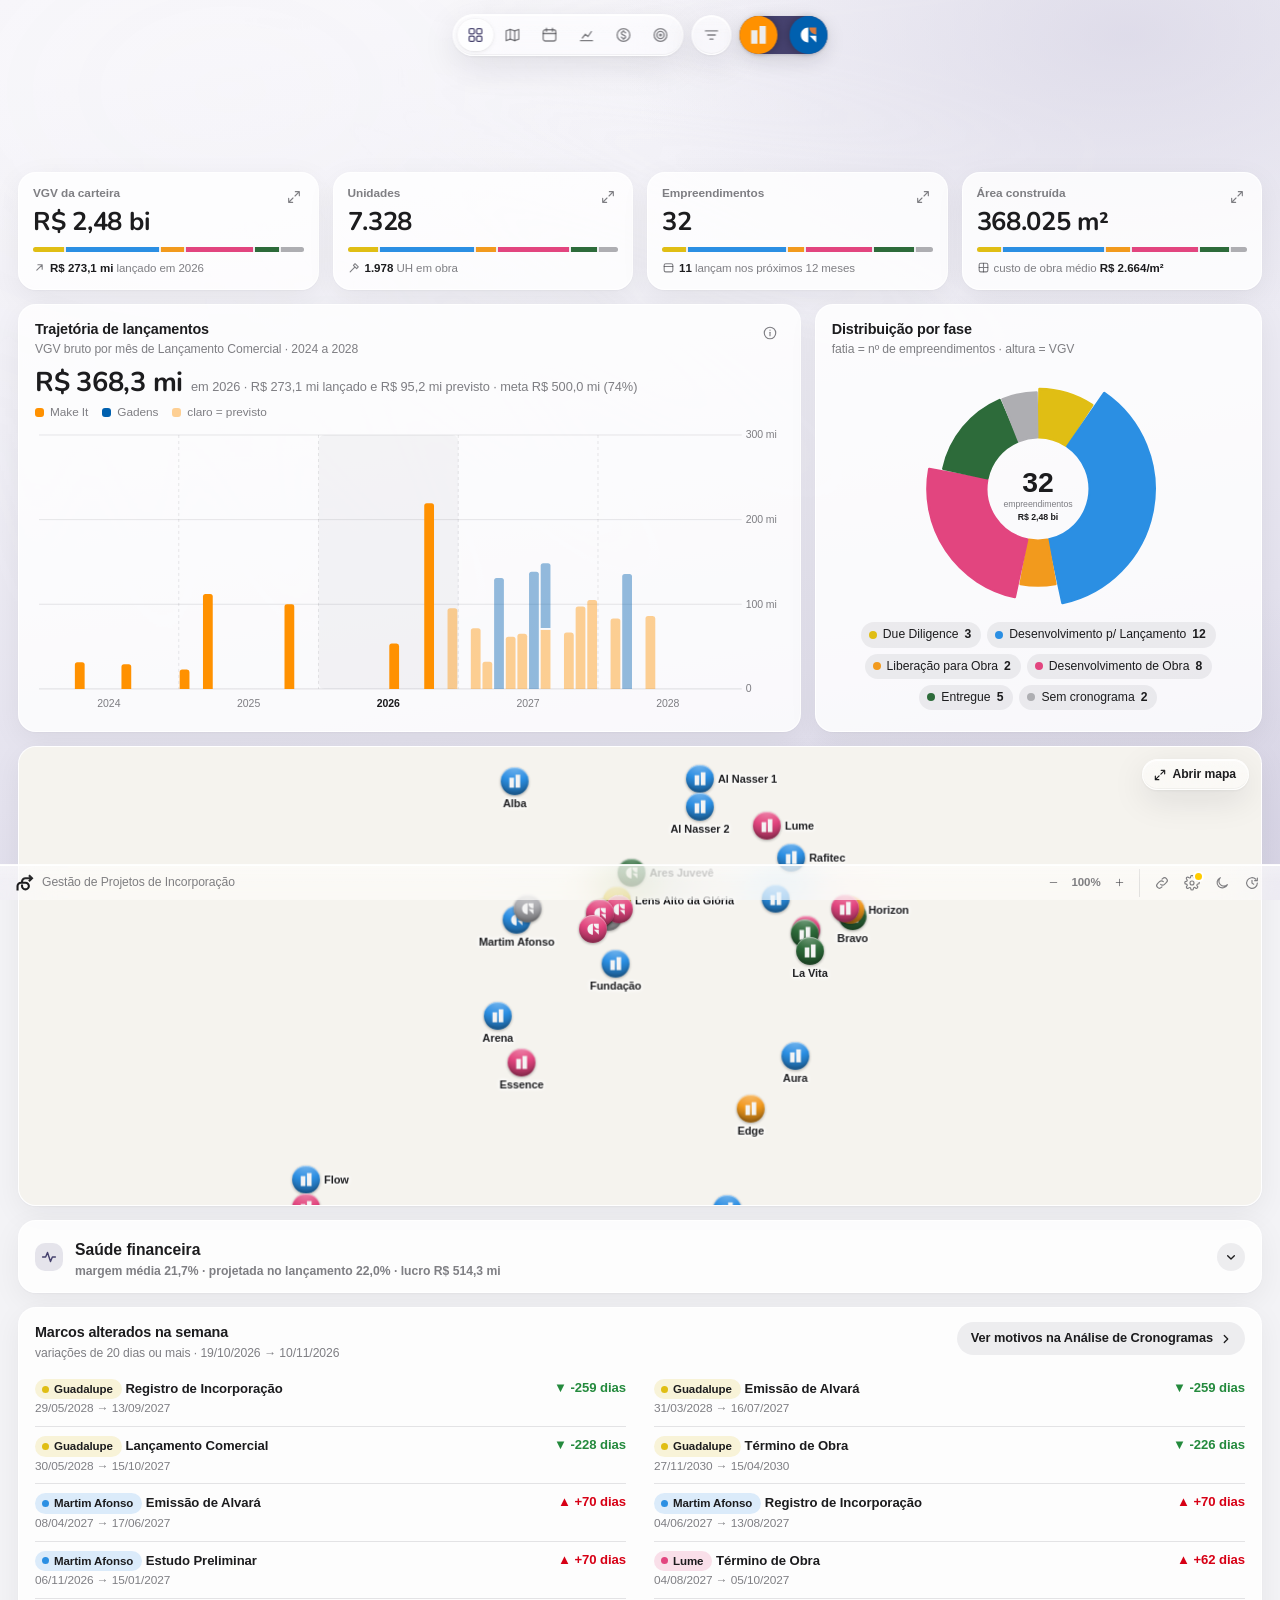
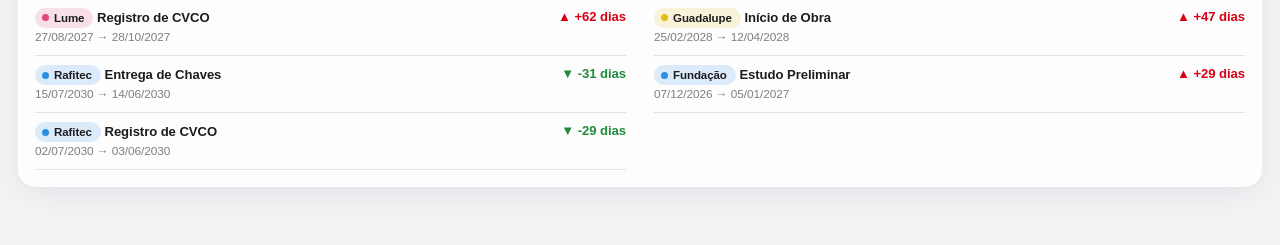
==== index.html @ de72485e "v0.9.2: card Números da versão e rolagem das janelas Co-Authored-By: Claude Opus 5.5 <noreply@anthro" ====
<!DOCTYPE html>
<html lang="pt-BR">
<head>
<meta charset="utf-8">
<meta name="viewport" content="width=device-width, initial-scale=1, viewport-fit=cover">
<title>Dashboard Incorporação · Make It e Gadens</title>
<script>/* zoom da interface */try{var zz=+localStorage.getItem("dash-zoom");if(zz)document.documentElement.style.setProperty("--ui",zz)}catch(e){}</script>
<script>/* tema antes de pintar, para não piscar */try{var t=localStorage.getItem("dash-tema");document.documentElement.dataset.theme=t||(matchMedia("(prefers-color-scheme: dark)").matches?"dark":"light")}catch(e){document.documentElement.dataset.theme="light"}</script>
<style>:where(svg){max-width:100%}:where(.top,.bot) :where(svg){width:22px;height:22px}</style>
<link rel="stylesheet" href="vendor/maplibre/maplibre-gl.css?v=4.7.1">
<link rel="preload" href="vendor/fonts/nunito-latin-700-normal.woff2" as="font" type="font/woff2" crossorigin>
<link rel="stylesheet" href="app.css?v=0.9.2">
</head>
<body>
<!-- fundo: degradê desfocado na cor da incorporadora -->
<div class="bg" aria-hidden="true"><i class="sky"></i><i class="rays"></i><i class="warm"></i><i class="tint"></i></div>

<!-- barra superior -->
<header class="top" id="top">
  <nav class="glass navpill" id="nav" aria-label="Páginas">
    <a class="ni" href="#resumo" data-p="resumo"><svg viewBox="0 0 24 24"><rect x="3.5" y="3.5" width="7" height="7" rx="2"/><rect x="13.5" y="3.5" width="7" height="7" rx="2"/><rect x="3.5" y="13.5" width="7" height="7" rx="2"/><rect x="13.5" y="13.5" width="7" height="7" rx="2"/></svg><span class="nl">Resumo</span></a>
    <a class="ni" href="#mapa" data-p="mapa"><svg viewBox="0 0 24 24"><path d="M9 4.5 3.5 6.6v13l5.5-2.1 6 2.1 5.5-2.1v-13L15 6.6z"/><path d="M9 4.5v13M15 6.6v13"/></svg><span class="nl">Mapa</span></a>
    <a class="ni" href="#cronograma" data-p="cronograma"><svg viewBox="0 0 24 24"><rect x="3.5" y="5" width="17" height="15" rx="3"/><path d="M3.5 10h17M8 3v4M16 3v4"/></svg><span class="nl">Cronograma</span></a>
    <a class="ni" href="#analise" data-p="analise"><svg viewBox="0 0 24 24"><path d="M4 19.5h16M6.5 16l4-5 3.5 3 4.5-6.5"/></svg><span class="nl">Análise</span></a>
    <a class="ni" href="#viabilidade" data-p="viabilidade"><svg viewBox="0 0 24 24"><circle cx="12" cy="12" r="8.5"/><path d="M14.8 9.2c-.5-1-1.6-1.6-2.8-1.6-1.6 0-2.8.9-2.8 2.2 0 3 5.6 1.6 5.6 4.5 0 1.3-1.2 2.2-2.8 2.2-1.3 0-2.4-.6-2.9-1.7M12 6v1.6M12 16.4V18"/></svg><span class="nl">Viabilidade</span></a>
    <a class="ni" href="#metas" data-p="metas"><svg viewBox="0 0 24 24"><circle cx="12" cy="12" r="8.5"/><circle cx="12" cy="12" r="4.8"/><circle cx="12" cy="12" r="1.3"/></svg><span class="nl">Metas</span></a>
  </nav>
  <button class="glass circ" id="filterBtn" aria-label="Filtros" aria-haspopup="true">
    <svg viewBox="0 0 24 24"><path d="M4 6.5h16M7 12h10M10 17.5h4"/></svg>
    <span class="fbadge" id="filterCount" hidden></span>
  </button>
  <button class="cosw" id="coSwitch" aria-label="Incorporadora: Consolidado" aria-haspopup="true" data-pos="0">
    <span class="cs-b"><svg viewBox="-24 -24 160 156" aria-hidden="true"><path fill="#fff" d="M54.5 0v108.4C24.6 108.4.3 84.1.3 54.2S24.6 0 54.5 0zM63.1 59.1h49.3v49.3z"/><path fill="#DB7A3B" d="M112.4 0v50.3C84.6 50.3 62 27.8 62 0z"/></svg></span>
    <span class="cs-n"></span>
    <span class="cs-o"><svg viewBox="38 38 156 156" aria-hidden="true"><path fill="#ECECEC" d="M108.6 178.3H63.9V81.6h44.7zM167.9 178.3h-44.6V51.8h44.6z"/></svg></span>
  </button>

  <div class="glass pop" id="navPop" hidden><div class="np-l" id="npList"></div><div class="np-r" id="npPrev"></div></div>
  <div class="glass pop" id="filterPop" hidden></div>
  <div class="glass pop" id="coPop" hidden></div>
</header>

<main id="main">
  <!-- RESUMO / ONE PAGE REPORT -->
  <section class="page" data-page="resumo">
    <div class="grid kpis" id="sec-kpis"></div>

    <div class="grid g-traj">
      <article class="card" id="sec-traj">
        <div class="ch"><div><h3>Trajetória de lançamentos</h3><p class="cap" id="trajCap"></p></div>
          <button class="ib info" id="trajInfo" aria-label="Sobre este gráfico"><svg viewBox="0 0 24 24"><circle cx="12" cy="12" r="8.6"/><path d="M12 11v5.2"/><circle cx="12" cy="7.8" r=".9" fill="currentColor" stroke="none"/></svg></button></div>
        <div class="big"><b id="trajBig"></b><span id="trajBigS"></span></div>
        <div class="leg" id="trajLeg"></div>
        <div class="chart" id="traj"></div>
      </article>
      <article class="card" id="sec-dist">
        <div class="ch"><div><h3 id="distTitle">Distribuição por fase</h3><p class="cap">fatia = nº de empreendimentos · altura = VGV</p></div></div>
        <div class="chart donut" id="donut"></div>
        <div class="dleg" id="donutLeg"></div>
      </article>
    </div>

    <article class="card mapcard" id="sec-map">
      <div id="map"></div>
      <a class="glass mapopen" href="#mapa" id="mapOpen"><svg viewBox="0 0 24 24"><path d="M14 4h6v6M10 20H4v-6M20 4l-6.5 6.5M4 20l6.5-6.5"/></svg>Abrir mapa</a>
    </article>

    <article class="card saude" id="sec-saude">
      <button class="sh-toggle" id="saudeToggle" aria-expanded="false" aria-controls="saudeBody">
        <span class="st-ic"><svg viewBox="0 0 24 24"><path d="M3.5 12h4l2.5-6 4 12 2.5-6h4"/></svg></span>
        <span class="st-t"><b>Saúde financeira</b><span class="cap" id="saudeSum"></span></span>
        <span class="chev"><svg viewBox="0 0 24 24"><path d="M7 10l5 5 5-5"/></svg></span>
      </button>
      <div class="saude-b" id="saudeBody" hidden></div>
    </article>

    <article class="card" id="sec-marcos">
      <div class="ch"><div><h3>Marcos alterados na semana</h3><p class="cap" id="attnNote"></p></div>
        <a class="pillbtn" href="#analise" data-sec="sec-var">Ver motivos na Análise de Cronogramas <svg viewBox="0 0 24 24"><path d="M9 6l6 6-6 6"/></svg></a></div>
      <div class="marcos" id="attn"></div>
    </article>
  </section>

  <!-- MAPA (tela cheia) -->
  <section class="page mapa-page" data-page="mapa" hidden>
    <div id="mapaFull"></div>
    <aside class="mside" id="mside"></aside>
    <div class="mctl">
      <button class="glass mbtn" id="bTipo" aria-pressed="false" data-tip="Tipo de mapa: padrão ou satélite" aria-label="Tipo de mapa"><svg viewBox="0 0 24 24"><path d="M12 3.5 3.5 8 12 12.5 20.5 8z"/><path d="M3.5 12 12 16.5 20.5 12M3.5 16 12 20.5 20.5 16"/></svg></button>
      <button class="glass mbtn t3d" id="b3d" aria-pressed="false" data-tip="Visão 3D ou 2D">3D</button>
      <div class="glass mgrp"><button id="bZin" aria-label="Aproximar">+</button><button id="bZout" aria-label="Afastar">−</button></div>
      <button class="glass mbtn" id="bTodos" data-tip="Enquadrar os empreendimentos" aria-label="Enquadrar empreendimentos"><svg viewBox="0 0 24 24"><path d="M4 9V4h5M20 9V4h-5M4 15v5h5M20 15v5h-5"/></svg></button>
      <button class="glass mbtn" id="bNorte" data-tip="Bússola: clique para voltar o norte para cima" aria-label="Bússola"><svg viewBox="0 0 24 24" id="agulha"><path d="M12 2.8l3.2 9.2H8.8z" fill="#FF453A" stroke="none"/><path d="M12 21.2l-3.2-9.2h6.4z" fill="currentColor" stroke="none" opacity=".45"/></svg><span class="nN">N</span></button>
    </div>
  </section>

  <!-- CRONOGRAMA -->
  <section class="page" data-page="cronograma" hidden>
    <h1 class="pt">Cronograma</h1>
    <article class="card soon"><h3>Em construção</h3><p>Portfólio Macro em Gantt, Régua de Lançamentos (cor por cidade, com a data da V4 e do Registro de Incorporação no hover), Agenda de marcos dos próximos 90 dias e régua individual por empreendimento.</p></article>
    <article class="card" id="sec-lanc"><div class="ch"><div><h3>Próximos lançamentos</h3><p class="cap">prévia com os dados atuais</p></div></div><div id="launchList"></div></article>
  </section>

  <!-- ANÁLISE -->
  <section class="page" data-page="analise" hidden>
    <h1 class="pt">Análise de Cronogramas</h1>
    <article class="card reg" id="sec-reg">
      <div><h3>Registro de Desvios</h3><p>O registro dos atrasos da reunião semanal acontece no app do Registro de Desvios, que abre numa aba nova (precisa de conta Claude com o ClickUp conectado). O que for registrado lá aparece aqui na atualização seguinte.</p></div>
      <a class="pillbtn solid" href="https://claude.ai/artifact/K1xeNHfYBN74VQAXnCFyDD" target="_blank" rel="noopener">Abrir o Registro de Desvios ↗</a>
    </article>
    <article class="card" id="sec-var"><div class="ch"><div><h3>Marcos que mudaram na semana</h3><p class="cap" id="varNote"></p></div></div><div id="varTable"></div>
      <p class="cap" style="margin-top:10px">Os motivos de cada alteração entram aqui assim que a página for construída, lendo os registros do Registro de Desvios.</p></article>
  </section>

  <!-- VIABILIDADE -->
  <section class="page" data-page="viabilidade" hidden>
    <div class="vb">
      <aside class="card vb-side" id="vbSide"></aside>
      <div class="vb-main" id="vbMain"></div>
    </div>
    <article class="card saude fechado" id="sec-viab"><button class="sh-toggle" id="vbTabT" aria-expanded="false"><span class="st-ic"><svg viewBox="0 0 24 24"><rect x="3.5" y="4.5" width="17" height="15" rx="3"/><path d="M3.5 9.5h17M9 9.5v10"/></svg></span><span class="st-t"><b>Viabilidades vigentes</b><span class="cap">tabela com todos os empreendimentos nos filtros atuais · clique numa linha para abrir</span></span><span class="chev"><svg viewBox="0 0 24 24"><path d="M7 10l5 5 5-5"/></svg></span></button><div class="tbl-wrap vb-tab" id="viabTable"></div></article>
  </section>

  <!-- METAS -->
  <section class="page" data-page="metas" hidden>
    <h1 class="pt">Indicadores e Metas</h1>
    <article class="card soon"><h3>Em construção</h3><p>Página reservada para as metas de Incorporação. Vamos definir os indicadores juntos antes de montar.</p></article>
  </section>
</main>

<!-- barra inferior -->
<footer class="bot glass" id="bot">
  <div class="bot-l">
    <svg class="dgp" viewBox="-14 -14 516 481" aria-hidden="true"><path fill="currentColor" d="M 256.59375 202.605469 L 188.5 202.605469 C 188.5 166.027344 219.039062 136.265625 256.578125 136.265625 L 371.667969 136.269531 L 335.035156 171.960938 L 377.617188 213.453125 L 487.039062 106.828125 L 377.617188 0.203125 L 335.035156 41.695312 L 371.875 77.589844 L 256.578125 77.589844 C 185.835938 77.589844 128.285156 133.671875 128.285156 202.605469 L 128.296875 202.605469 C 57.554688 202.605469 0 258.6875 0 327.621094 L 0 452.71875 L 60.214844 452.71875 L 60.214844 327.621094 C 60.214844 291.042969 90.757812 261.285156 128.296875 261.285156 L 256.59375 261.285156 C 294.132812 261.285156 324.671875 291.042969 324.671875 327.621094 C 324.671875 364.203125 294.132812 393.960938 256.59375 393.960938 C 219.050781 393.960938 188.511719 364.203125 188.511719 327.621094 L 188.511719 287.058594 L 128.296875 287.058594 L 128.296875 327.621094 C 128.296875 396.558594 185.847656 452.640625 256.59375 452.640625 C 327.335938 452.640625 384.886719 396.558594 384.886719 327.621094 C 384.886719 258.6875 327.335938 202.605469 256.59375 202.605469"/></svg>
    <span>Gestão de Projetos de Incorporação</span>
  </div>
  <div class="bot-r">
    <div class="zctl"><button class="ib" id="uiMenos" aria-label="Diminuir a interface" data-tip="Diminuir a interface"><svg viewBox="0 0 24 24"><path d="M6 12h12"/></svg></button><span id="uiPct">100%</span><button class="ib" id="uiMais" aria-label="Aumentar a interface" data-tip="Aumentar a interface"><svg viewBox="0 0 24 24"><path d="M6 12h12M12 6v12"/></svg></button></div>
    <button class="ib" id="linkBtn" aria-label="Links úteis" data-tip="Links úteis" aria-haspopup="true"><svg viewBox="0 0 24 24"><path d="M10 14a4 4 0 0 0 5.7 0l3-3a4 4 0 0 0-5.7-5.7l-1 1"/><path d="M14 10a4 4 0 0 0-5.7 0l-3 3a4 4 0 0 0 5.7 5.7l1-1"/></svg></button>
    <button class="ib" id="setBtn" data-tip="Dados, pendências e histórico de versões" aria-label="Configurações"><svg viewBox="0 0 24 24"><circle cx="12" cy="12" r="3"/><path d="M19.4 14.5a1.6 1.6 0 0 0 .3 1.8l.1.1a2 2 0 1 1-2.8 2.8l-.1-.1a1.6 1.6 0 0 0-1.8-.3 1.6 1.6 0 0 0-1 1.5v.2a2 2 0 1 1-4 0v-.1a1.6 1.6 0 0 0-1-1.5 1.6 1.6 0 0 0-1.8.3l-.1.1a2 2 0 1 1-2.8-2.8l.1-.1a1.6 1.6 0 0 0 .3-1.8 1.6 1.6 0 0 0-1.5-1h-.2a2 2 0 1 1 0-4h.1a1.6 1.6 0 0 0 1.5-1 1.6 1.6 0 0 0-.3-1.8l-.1-.1a2 2 0 1 1 2.8-2.8l.1.1a1.6 1.6 0 0 0 1.8.3h0a1.6 1.6 0 0 0 1-1.5v-.2a2 2 0 1 1 4 0v.1a1.6 1.6 0 0 0 1 1.5 1.6 1.6 0 0 0 1.8-.3l.1-.1a2 2 0 1 1 2.8 2.8l-.1.1a1.6 1.6 0 0 0-.3 1.8v0a1.6 1.6 0 0 0 1.5 1h.2a2 2 0 1 1 0 4h-.1a1.6 1.6 0 0 0-1.5 1z"/></svg><span class="pdot" id="pendDot" hidden></span></button>
    <button class="ib" id="themeBtn" aria-label="Alternar modo claro e escuro"><svg class="moon" viewBox="0 0 24 24"><path d="M20 14.5A8 8 0 1 1 9.5 4a6.5 6.5 0 0 0 10.5 10.5z"/></svg><svg class="sun" viewBox="0 0 24 24"><circle cx="12" cy="12" r="4"/><path d="M12 2.5v2M12 19.5v2M4.6 4.6l1.4 1.4M18 18l1.4 1.4M2.5 12h2M19.5 12h2M4.6 19.4L6 18M18 6l1.4-1.4"/></svg></button>
    <span class="ib stamp" id="stamp" tabindex="0" aria-label="Data da última atualização"><svg viewBox="0 0 24 24"><path d="M20 12a8 8 0 1 1-2.3-5.6M20 4.5v4h-4"/><path d="M12 8v4.2l2.6 1.6"/></svg></span>
  </div>
</footer>

<!-- folhas -->
<div class="scrim" id="scrim" hidden></div>
<section class="glass sheet" id="setSheet" hidden role="dialog" aria-label="Configurações">
  <div class="sh-h"><div class="seg" id="setTabs" role="tablist"><button role="tab" data-t="dados" aria-selected="true">Origem dos dados</button><button role="tab" data-t="pend" aria-selected="false">Pendências</button><button role="tab" data-t="log" aria-selected="false">Histórico de versões</button></div><button class="ib" data-close aria-label="Fechar"><svg viewBox="0 0 24 24"><path d="M6 6l12 12M18 6L6 18"/></svg></button></div>
  <div class="sh-b" id="setBody"></div>
</section>
<section class="glass sheet wide" id="expSheet" hidden role="dialog" aria-labelledby="expT">
  <div class="sh-h"><h2 id="expT"></h2><button class="ib" data-close aria-label="Fechar"><svg viewBox="0 0 24 24"><path d="M6 6l12 12M18 6L6 18"/></svg></button></div>
  <div class="sh-b" id="expBody"></div>
</section>

<div class="glass pop linkpop" id="linkPop" hidden>
  <div class="h">Links úteis</div>
  <a href="https://grupogadens.reportload.com" target="_blank" rel="noopener"><span class="li">BI</span><span><b>BI Explorer</b><small>grupogadens.reportload.com</small></span></a>
  <a href="https://app.powerbi.com/view?r=eyJrIjoiMWNkNWViYWQtMjk3ZS00ZTI0LWE0ZDYtMWIxNTVmNDY5ZWE4IiwidCI6ImUxMWE5NmU1LTZmMWUtNDZkZC1hNzMzLWEyMjlhYjAyMzkwZSJ9" target="_blank" rel="noopener"><span class="li">EN</span><span><b>BI Engenharia</b><small>Power BI</small></span></a>
  <a href="https://viabil.autosky.cloud" target="_blank" rel="noopener"><span class="li">VI</span><span><b>Viabil</b><small>viabil.autosky.cloud</small></span></a>
  <a href="https://makeitconstrutora.cvcrm.com.br" target="_blank" rel="noopener"><span class="li mk">CV</span><span><b>CV Make It</b><small>makeitconstrutora.cvcrm.com.br</small></span></a>
  <a href="https://gadens.cvcrm.com.br" target="_blank" rel="noopener"><span class="li gd">CV</span><span><b>CV Gadens</b><small>gadens.cvcrm.com.br</small></span></a>
</div>
<div class="tip" id="tip" hidden></div>
<script src="vendor/maplibre/maplibre-gl.js?v=4.7.1"></script>
<script src="vendor/maplibre/pmtiles.js?v=4.5.0"></script>
<script src="mapa.js?v=0.9.2"></script>
<script src="app.js?v=0.9.2"></script>
</body>
</html>
---- vendor/maplibre/maplibre-gl.css ----
.maplibregl-map{font:12px/20px Helvetica Neue,Arial,Helvetica,sans-serif;overflow:hidden;position:relative;-webkit-tap-highlight-color:rgb(0 0 0/0)}.maplibregl-canvas{left:0;position:absolute;top:0}.maplibregl-map:fullscreen{height:100%;width:100%}.maplibregl-ctrl-group button.maplibregl-ctrl-compass{touch-action:none}.maplibregl-canvas-container.maplibregl-interactive,.maplibregl-ctrl-group button.maplibregl-ctrl-compass{cursor:grab;-webkit-user-select:none;-moz-user-select:none;user-select:none}.maplibregl-canvas-container.maplibregl-interactive.maplibregl-track-pointer{cursor:pointer}.maplibregl-canvas-container.maplibregl-interactive:active,.maplibregl-ctrl-group button.maplibregl-ctrl-compass:active{cursor:grabbing}.maplibregl-canvas-container.maplibregl-touch-zoom-rotate,.maplibregl-canvas-container.maplibregl-touch-zoom-rotate .maplibregl-canvas{touch-action:pan-x pan-y}.maplibregl-canvas-container.maplibregl-touch-drag-pan,.maplibregl-canvas-container.maplibregl-touch-drag-pan .maplibregl-canvas{touch-action:pinch-zoom}.maplibregl-canvas-container.maplibregl-touch-zoom-rotate.maplibregl-touch-drag-pan,.maplibregl-canvas-container.maplibregl-touch-zoom-rotate.maplibregl-touch-drag-pan .maplibregl-canvas{touch-action:none}.maplibregl-canvas-container.maplibregl-touch-drag-pan.maplibregl-cooperative-gestures,.maplibregl-canvas-container.maplibregl-touch-drag-pan.maplibregl-cooperative-gestures .maplibregl-canvas{touch-action:pan-x pan-y}.maplibregl-ctrl-bottom-left,.maplibregl-ctrl-bottom-right,.maplibregl-ctrl-top-left,.maplibregl-ctrl-top-right{pointer-events:none;position:absolute;z-index:2}.maplibregl-ctrl-top-left{left:0;top:0}.maplibregl-ctrl-top-right{right:0;top:0}.maplibregl-ctrl-bottom-left{bottom:0;left:0}.maplibregl-ctrl-bottom-right{bottom:0;right:0}.maplibregl-ctrl{clear:both;pointer-events:auto;transform:translate(0)}.maplibregl-ctrl-top-left .maplibregl-ctrl{float:left;margin:10px 0 0 10px}.maplibregl-ctrl-top-right .maplibregl-ctrl{float:right;margin:10px 10px 0 0}.maplibregl-ctrl-bottom-left .maplibregl-ctrl{float:left;margin:0 0 10px 10px}.maplibregl-ctrl-bottom-right .maplibregl-ctrl{float:right;margin:0 10px 10px 0}.maplibregl-ctrl-group{background:#fff;border-radius:4px}.maplibregl-ctrl-group:not(:empty){box-shadow:0 0 0 2px rgba(0,0,0,.1)}@media (forced-colors:active){.maplibregl-ctrl-group:not(:empty){box-shadow:0 0 0 2px ButtonText}}.maplibregl-ctrl-group button{background-color:transparent;border:0;box-sizing:border-box;cursor:pointer;display:block;height:29px;outline:none;padding:0;width:29px}.maplibregl-ctrl-group button+button{border-top:1px solid #ddd}.maplibregl-ctrl button .maplibregl-ctrl-icon{background-position:50%;background-repeat:no-repeat;display:block;height:100%;width:100%}@media (forced-colors:active){.maplibregl-ctrl-icon{background-color:transparent}.maplibregl-ctrl-group button+button{border-top:1px solid ButtonText}}.maplibregl-ctrl button::-moz-focus-inner{border:0;padding:0}.maplibregl-ctrl-attrib-button:focus,.maplibregl-ctrl-group button:focus{box-shadow:0 0 2px 2px #0096ff}.maplibregl-ctrl button:disabled{cursor:not-allowed}.maplibregl-ctrl button:disabled .maplibregl-ctrl-icon{opacity:.25}.maplibregl-ctrl button:not(:disabled):hover{background-color:rgb(0 0 0/5%)}.maplibregl-ctrl-group button:focus:focus-visible{box-shadow:0 0 2px 2px #0096ff}.maplibregl-ctrl-group button:focus:not(:focus-visible){box-shadow:none}.maplibregl-ctrl-group button:focus:first-child{border-radius:4px 4px 0 0}.maplibregl-ctrl-group button:focus:last-child{border-radius:0 0 4px 4px}.maplibregl-ctrl-group button:focus:only-child{border-radius:inherit}.maplibregl-ctrl button.maplibregl-ctrl-zoom-out .maplibregl-ctrl-icon{background-image:url("data:image/svg+xml;charset=utf-8,%3Csvg xmlns='http://www.w3.org/2000/svg' width='29' height='29' fill='%23333' viewBox='0 0 29 29'%3E%3Cpath d='M10 13c-.75 0-1.5.75-1.5 1.5S9.25 16 10 16h9c.75 0 1.5-.75 1.5-1.5S19.75 13 19 13z'/%3E%3C/svg%3E")}.maplibregl-ctrl button.maplibregl-ctrl-zoom-in .maplibregl-ctrl-icon{background-image:url("data:image/svg+xml;charset=utf-8,%3Csvg xmlns='http://www.w3.org/2000/svg' width='29' height='29' fill='%23333' viewBox='0 0 29 29'%3E%3Cpath d='M14.5 8.5c-.75 0-1.5.75-1.5 1.5v3h-3c-.75 0-1.5.75-1.5 1.5S9.25 16 10 16h3v3c0 .75.75 1.5 1.5 1.5S16 19.75 16 19v-3h3c.75 0 1.5-.75 1.5-1.5S19.75 13 19 13h-3v-3c0-.75-.75-1.5-1.5-1.5'/%3E%3C/svg%3E")}@media (forced-colors:active){.maplibregl-ctrl button.maplibregl-ctrl-zoom-out .maplibregl-ctrl-icon{background-image:url("data:image/svg+xml;charset=utf-8,%3Csvg xmlns='http://www.w3.org/2000/svg' width='29' height='29' fill='%23fff' viewBox='0 0 29 29'%3E%3Cpath d='M10 13c-.75 0-1.5.75-1.5 1.5S9.25 16 10 16h9c.75 0 1.5-.75 1.5-1.5S19.75 13 19 13z'/%3E%3C/svg%3E")}.maplibregl-ctrl button.maplibregl-ctrl-zoom-in .maplibregl-ctrl-icon{background-image:url("data:image/svg+xml;charset=utf-8,%3Csvg xmlns='http://www.w3.org/2000/svg' width='29' height='29' fill='%23fff' viewBox='0 0 29 29'%3E%3Cpath d='M14.5 8.5c-.75 0-1.5.75-1.5 1.5v3h-3c-.75 0-1.5.75-1.5 1.5S9.25 16 10 16h3v3c0 .75.75 1.5 1.5 1.5S16 19.75 16 19v-3h3c.75 0 1.5-.75 1.5-1.5S19.75 13 19 13h-3v-3c0-.75-.75-1.5-1.5-1.5'/%3E%3C/svg%3E")}}@media (forced-colors:active) and (prefers-color-scheme:light){.maplibregl-ctrl button.maplibregl-ctrl-zoom-out .maplibregl-ctrl-icon{background-image:url("data:image/svg+xml;charset=utf-8,%3Csvg xmlns='http://www.w3.org/2000/svg' width='29' height='29' viewBox='0 0 29 29'%3E%3Cpath d='M10 13c-.75 0-1.5.75-1.5 1.5S9.25 16 10 16h9c.75 0 1.5-.75 1.5-1.5S19.75 13 19 13z'/%3E%3C/svg%3E")}.maplibregl-ctrl button.maplibregl-ctrl-zoom-in .maplibregl-ctrl-icon{background-image:url("data:image/svg+xml;charset=utf-8,%3Csvg xmlns='http://www.w3.org/2000/svg' width='29' height='29' viewBox='0 0 29 29'%3E%3Cpath d='M14.5 8.5c-.75 0-1.5.75-1.5 1.5v3h-3c-.75 0-1.5.75-1.5 1.5S9.25 16 10 16h3v3c0 .75.75 1.5 1.5 1.5S16 19.75 16 19v-3h3c.75 0 1.5-.75 1.5-1.5S19.75 13 19 13h-3v-3c0-.75-.75-1.5-1.5-1.5'/%3E%3C/svg%3E")}}.maplibregl-ctrl button.maplibregl-ctrl-fullscreen .maplibregl-ctrl-icon{background-image:url("data:image/svg+xml;charset=utf-8,%3Csvg xmlns='http://www.w3.org/2000/svg' width='29' height='29' fill='%23333' viewBox='0 0 29 29'%3E%3Cpath d='M24 16v5.5c0 1.75-.75 2.5-2.5 2.5H16v-1l3-1.5-4-5.5 1-1 5.5 4 1.5-3zM6 16l1.5 3 5.5-4 1 1-4 5.5 3 1.5v1H7.5C5.75 24 5 23.25 5 21.5V16zm7-11v1l-3 1.5 4 5.5-1 1-5.5-4L6 13H5V7.5C5 5.75 5.75 5 7.5 5zm11 2.5c0-1.75-.75-2.5-2.5-2.5H16v1l3 1.5-4 5.5 1 1 5.5-4 1.5 3h1z'/%3E%3C/svg%3E")}.maplibregl-ctrl button.maplibregl-ctrl-shrink .maplibregl-ctrl-icon{background-image:url("data:image/svg+xml;charset=utf-8,%3Csvg xmlns='http://www.w3.org/2000/svg' width='29' height='29' viewBox='0 0 29 29'%3E%3Cpath d='M18.5 16c-1.75 0-2.5.75-2.5 2.5V24h1l1.5-3 5.5 4 1-1-4-5.5 3-1.5v-1zM13 18.5c0-1.75-.75-2.5-2.5-2.5H5v1l3 1.5L4 24l1 1 5.5-4 1.5 3h1zm3-8c0 1.75.75 2.5 2.5 2.5H24v-1l-3-1.5L25 5l-1-1-5.5 4L17 5h-1zM10.5 13c1.75 0 2.5-.75 2.5-2.5V5h-1l-1.5 3L5 4 4 5l4 5.5L5 12v1z'/%3E%3C/svg%3E")}@media (forced-colors:active){.maplibregl-ctrl button.maplibregl-ctrl-fullscreen .maplibregl-ctrl-icon{background-image:url("data:image/svg+xml;charset=utf-8,%3Csvg xmlns='http://www.w3.org/2000/svg' width='29' height='29' fill='%23fff' viewBox='0 0 29 29'%3E%3Cpath d='M24 16v5.5c0 1.75-.75 2.5-2.5 2.5H16v-1l3-1.5-4-5.5 1-1 5.5 4 1.5-3zM6 16l1.5 3 5.5-4 1 1-4 5.5 3 1.5v1H7.5C5.75 24 5 23.25 5 21.5V16zm7-11v1l-3 1.5 4 5.5-1 1-5.5-4L6 13H5V7.5C5 5.75 5.75 5 7.5 5zm11 2.5c0-1.75-.75-2.5-2.5-2.5H16v1l3 1.5-4 5.5 1 1 5.5-4 1.5 3h1z'/%3E%3C/svg%3E")}.maplibregl-ctrl button.maplibregl-ctrl-shrink .maplibregl-ctrl-icon{background-image:url("data:image/svg+xml;charset=utf-8,%3Csvg xmlns='http://www.w3.org/2000/svg' width='29' height='29' fill='%23fff' viewBox='0 0 29 29'%3E%3Cpath d='M18.5 16c-1.75 0-2.5.75-2.5 2.5V24h1l1.5-3 5.5 4 1-1-4-5.5 3-1.5v-1zM13 18.5c0-1.75-.75-2.5-2.5-2.5H5v1l3 1.5L4 24l1 1 5.5-4 1.5 3h1zm3-8c0 1.75.75 2.5 2.5 2.5H24v-1l-3-1.5L25 5l-1-1-5.5 4L17 5h-1zM10.5 13c1.75 0 2.5-.75 2.5-2.5V5h-1l-1.5 3L5 4 4 5l4 5.5L5 12v1z'/%3E%3C/svg%3E")}}@media (forced-colors:active) and (prefers-color-scheme:light){.maplibregl-ctrl button.maplibregl-ctrl-fullscreen .maplibregl-ctrl-icon{background-image:url("data:image/svg+xml;charset=utf-8,%3Csvg xmlns='http://www.w3.org/2000/svg' width='29' height='29' viewBox='0 0 29 29'%3E%3Cpath d='M24 16v5.5c0 1.75-.75 2.5-2.5 2.5H16v-1l3-1.5-4-5.5 1-1 5.5 4 1.5-3zM6 16l1.5 3 5.5-4 1 1-4 5.5 3 1.5v1H7.5C5.75 24 5 23.25 5 21.5V16zm7-11v1l-3 1.5 4 5.5-1 1-5.5-4L6 13H5V7.5C5 5.75 5.75 5 7.5 5zm11 2.5c0-1.75-.75-2.5-2.5-2.5H16v1l3 1.5-4 5.5 1 1 5.5-4 1.5 3h1z'/%3E%3C/svg%3E")}.maplibregl-ctrl button.maplibregl-ctrl-shrink .maplibregl-ctrl-icon{background-image:url("data:image/svg+xml;charset=utf-8,%3Csvg xmlns='http://www.w3.org/2000/svg' width='29' height='29' viewBox='0 0 29 29'%3E%3Cpath d='M18.5 16c-1.75 0-2.5.75-2.5 2.5V24h1l1.5-3 5.5 4 1-1-4-5.5 3-1.5v-1zM13 18.5c0-1.75-.75-2.5-2.5-2.5H5v1l3 1.5L4 24l1 1 5.5-4 1.5 3h1zm3-8c0 1.75.75 2.5 2.5 2.5H24v-1l-3-1.5L25 5l-1-1-5.5 4L17 5h-1zM10.5 13c1.75 0 2.5-.75 2.5-2.5V5h-1l-1.5 3L5 4 4 5l4 5.5L5 12v1z'/%3E%3C/svg%3E")}}.maplibregl-ctrl button.maplibregl-ctrl-compass .maplibregl-ctrl-icon{background-image:url("data:image/svg+xml;charset=utf-8,%3Csvg xmlns='http://www.w3.org/2000/svg' width='29' height='29' fill='%23333' viewBox='0 0 29 29'%3E%3Cpath d='m10.5 14 4-8 4 8z'/%3E%3Cpath fill='%23ccc' d='m10.5 16 4 8 4-8z'/%3E%3C/svg%3E")}@media (forced-colors:active){.maplibregl-ctrl button.maplibregl-ctrl-compass .maplibregl-ctrl-icon{background-image:url("data:image/svg+xml;charset=utf-8,%3Csvg xmlns='http://www.w3.org/2000/svg' width='29' height='29' fill='%23fff' viewBox='0 0 29 29'%3E%3Cpath d='m10.5 14 4-8 4 8z'/%3E%3Cpath fill='%23ccc' d='m10.5 16 4 8 4-8z'/%3E%3C/svg%3E")}}@media (forced-colors:active) and (prefers-color-scheme:light){.maplibregl-ctrl button.maplibregl-ctrl-compass .maplibregl-ctrl-icon{background-image:url("data:image/svg+xml;charset=utf-8,%3Csvg xmlns='http://www.w3.org/2000/svg' width='29' height='29' viewBox='0 0 29 29'%3E%3Cpath d='m10.5 14 4-8 4 8z'/%3E%3Cpath fill='%23ccc' d='m10.5 16 4 8 4-8z'/%3E%3C/svg%3E")}}.maplibregl-ctrl button.maplibregl-ctrl-terrain .maplibregl-ctrl-icon{background-image:url("data:image/svg+xml;charset=utf-8,%3Csvg xmlns='http://www.w3.org/2000/svg' width='22' height='22' fill='%23333' viewBox='0 0 22 22'%3E%3Cpath d='m1.754 13.406 4.453-4.851 3.09 3.09 3.281 3.277.969-.969-3.309-3.312 3.844-4.121 6.148 6.886h1.082v-.855l-7.207-8.07-4.84 5.187L6.169 6.57l-5.48 5.965v.871ZM.688 16.844h20.625v1.375H.688Zm0 0'/%3E%3C/svg%3E")}.maplibregl-ctrl button.maplibregl-ctrl-terrain-enabled .maplibregl-ctrl-icon{background-image:url("data:image/svg+xml;charset=utf-8,%3Csvg xmlns='http://www.w3.org/2000/svg' width='22' height='22' fill='%2333b5e5' viewBox='0 0 22 22'%3E%3Cpath d='m1.754 13.406 4.453-4.851 3.09 3.09 3.281 3.277.969-.969-3.309-3.312 3.844-4.121 6.148 6.886h1.082v-.855l-7.207-8.07-4.84 5.187L6.169 6.57l-5.48 5.965v.871ZM.688 16.844h20.625v1.375H.688Zm0 0'/%3E%3C/svg%3E")}.maplibregl-ctrl button.maplibregl-ctrl-geolocate .maplibregl-ctrl-icon{background-image:url("data:image/svg+xml;charset=utf-8,%3Csvg xmlns='http://www.w3.org/2000/svg' width='29' height='29' fill='%23333' viewBox='0 0 20 20'%3E%3Cpath d='M10 4C9 4 9 5 9 5v.1A5 5 0 0 0 5.1 9H5s-1 0-1 1 1 1 1 1h.1A5 5 0 0 0 9 14.9v.1s0 1 1 1 1-1 1-1v-.1a5 5 0 0 0 3.9-3.9h.1s1 0 1-1-1-1-1-1h-.1A5 5 0 0 0 11 5.1V5s0-1-1-1m0 2.5a3.5 3.5 0 1 1 0 7 3.5 3.5 0 1 1 0-7'/%3E%3Ccircle cx='10' cy='10' r='2'/%3E%3C/svg%3E")}.maplibregl-ctrl button.maplibregl-ctrl-geolocate:disabled .maplibregl-ctrl-icon{background-image:url("data:image/svg+xml;charset=utf-8,%3Csvg xmlns='http://www.w3.org/2000/svg' width='29' height='29' fill='%23aaa' viewBox='0 0 20 20'%3E%3Cpath d='M10 4C9 4 9 5 9 5v.1A5 5 0 0 0 5.1 9H5s-1 0-1 1 1 1 1 1h.1A5 5 0 0 0 9 14.9v.1s0 1 1 1 1-1 1-1v-.1a5 5 0 0 0 3.9-3.9h.1s1 0 1-1-1-1-1-1h-.1A5 5 0 0 0 11 5.1V5s0-1-1-1m0 2.5a3.5 3.5 0 1 1 0 7 3.5 3.5 0 1 1 0-7'/%3E%3Ccircle cx='10' cy='10' r='2'/%3E%3Cpath fill='red' d='m14 5 1 1-9 9-1-1z'/%3E%3C/svg%3E")}.maplibregl-ctrl button.maplibregl-ctrl-geolocate.maplibregl-ctrl-geolocate-active .maplibregl-ctrl-icon{background-image:url("data:image/svg+xml;charset=utf-8,%3Csvg xmlns='http://www.w3.org/2000/svg' width='29' height='29' fill='%2333b5e5' viewBox='0 0 20 20'%3E%3Cpath d='M10 4C9 4 9 5 9 5v.1A5 5 0 0 0 5.1 9H5s-1 0-1 1 1 1 1 1h.1A5 5 0 0 0 9 14.9v.1s0 1 1 1 1-1 1-1v-.1a5 5 0 0 0 3.9-3.9h.1s1 0 1-1-1-1-1-1h-.1A5 5 0 0 0 11 5.1V5s0-1-1-1m0 2.5a3.5 3.5 0 1 1 0 7 3.5 3.5 0 1 1 0-7'/%3E%3Ccircle cx='10' cy='10' r='2'/%3E%3C/svg%3E")}.maplibregl-ctrl button.maplibregl-ctrl-geolocate.maplibregl-ctrl-geolocate-active-error .maplibregl-ctrl-icon{background-image:url("data:image/svg+xml;charset=utf-8,%3Csvg xmlns='http://www.w3.org/2000/svg' width='29' height='29' fill='%23e58978' viewBox='0 0 20 20'%3E%3Cpath d='M10 4C9 4 9 5 9 5v.1A5 5 0 0 0 5.1 9H5s-1 0-1 1 1 1 1 1h.1A5 5 0 0 0 9 14.9v.1s0 1 1 1 1-1 1-1v-.1a5 5 0 0 0 3.9-3.9h.1s1 0 1-1-1-1-1-1h-.1A5 5 0 0 0 11 5.1V5s0-1-1-1m0 2.5a3.5 3.5 0 1 1 0 7 3.5 3.5 0 1 1 0-7'/%3E%3Ccircle cx='10' cy='10' r='2'/%3E%3C/svg%3E")}.maplibregl-ctrl button.maplibregl-ctrl-geolocate.maplibregl-ctrl-geolocate-background .maplibregl-ctrl-icon{background-image:url("data:image/svg+xml;charset=utf-8,%3Csvg xmlns='http://www.w3.org/2000/svg' width='29' height='29' fill='%2333b5e5' viewBox='0 0 20 20'%3E%3Cpath d='M10 4C9 4 9 5 9 5v.1A5 5 0 0 0 5.1 9H5s-1 0-1 1 1 1 1 1h.1A5 5 0 0 0 9 14.9v.1s0 1 1 1 1-1 1-1v-.1a5 5 0 0 0 3.9-3.9h.1s1 0 1-1-1-1-1-1h-.1A5 5 0 0 0 11 5.1V5s0-1-1-1m0 2.5a3.5 3.5 0 1 1 0 7 3.5 3.5 0 1 1 0-7'/%3E%3C/svg%3E")}.maplibregl-ctrl button.maplibregl-ctrl-geolocate.maplibregl-ctrl-geolocate-background-error .maplibregl-ctrl-icon{background-image:url("data:image/svg+xml;charset=utf-8,%3Csvg xmlns='http://www.w3.org/2000/svg' width='29' height='29' fill='%23e54e33' viewBox='0 0 20 20'%3E%3Cpath d='M10 4C9 4 9 5 9 5v.1A5 5 0 0 0 5.1 9H5s-1 0-1 1 1 1 1 1h.1A5 5 0 0 0 9 14.9v.1s0 1 1 1 1-1 1-1v-.1a5 5 0 0 0 3.9-3.9h.1s1 0 1-1-1-1-1-1h-.1A5 5 0 0 0 11 5.1V5s0-1-1-1m0 2.5a3.5 3.5 0 1 1 0 7 3.5 3.5 0 1 1 0-7'/%3E%3C/svg%3E")}.maplibregl-ctrl button.maplibregl-ctrl-geolocate.maplibregl-ctrl-geolocate-waiting .maplibregl-ctrl-icon{animation:maplibregl-spin 2s linear infinite}@media (forced-colors:active){.maplibregl-ctrl button.maplibregl-ctrl-geolocate .maplibregl-ctrl-icon{background-image:url("data:image/svg+xml;charset=utf-8,%3Csvg xmlns='http://www.w3.org/2000/svg' width='29' height='29' fill='%23fff' viewBox='0 0 20 20'%3E%3Cpath d='M10 4C9 4 9 5 9 5v.1A5 5 0 0 0 5.1 9H5s-1 0-1 1 1 1 1 1h.1A5 5 0 0 0 9 14.9v.1s0 1 1 1 1-1 1-1v-.1a5 5 0 0 0 3.9-3.9h.1s1 0 1-1-1-1-1-1h-.1A5 5 0 0 0 11 5.1V5s0-1-1-1m0 2.5a3.5 3.5 0 1 1 0 7 3.5 3.5 0 1 1 0-7'/%3E%3Ccircle cx='10' cy='10' r='2'/%3E%3C/svg%3E")}.maplibregl-ctrl button.maplibregl-ctrl-geolocate:disabled .maplibregl-ctrl-icon{background-image:url("data:image/svg+xml;charset=utf-8,%3Csvg xmlns='http://www.w3.org/2000/svg' width='29' height='29' fill='%23999' viewBox='0 0 20 20'%3E%3Cpath d='M10 4C9 4 9 5 9 5v.1A5 5 0 0 0 5.1 9H5s-1 0-1 1 1 1 1 1h.1A5 5 0 0 0 9 14.9v.1s0 1 1 1 1-1 1-1v-.1a5 5 0 0 0 3.9-3.9h.1s1 0 1-1-1-1-1-1h-.1A5 5 0 0 0 11 5.1V5s0-1-1-1m0 2.5a3.5 3.5 0 1 1 0 7 3.5 3.5 0 1 1 0-7'/%3E%3Ccircle cx='10' cy='10' r='2'/%3E%3Cpath fill='red' d='m14 5 1 1-9 9-1-1z'/%3E%3C/svg%3E")}.maplibregl-ctrl button.maplibregl-ctrl-geolocate.maplibregl-ctrl-geolocate-active .maplibregl-ctrl-icon{background-image:url("data:image/svg+xml;charset=utf-8,%3Csvg xmlns='http://www.w3.org/2000/svg' width='29' height='29' fill='%2333b5e5' viewBox='0 0 20 20'%3E%3Cpath d='M10 4C9 4 9 5 9 5v.1A5 5 0 0 0 5.1 9H5s-1 0-1 1 1 1 1 1h.1A5 5 0 0 0 9 14.9v.1s0 1 1 1 1-1 1-1v-.1a5 5 0 0 0 3.9-3.9h.1s1 0 1-1-1-1-1-1h-.1A5 5 0 0 0 11 5.1V5s0-1-1-1m0 2.5a3.5 3.5 0 1 1 0 7 3.5 3.5 0 1 1 0-7'/%3E%3Ccircle cx='10' cy='10' r='2'/%3E%3C/svg%3E")}.maplibregl-ctrl button.maplibregl-ctrl-geolocate.maplibregl-ctrl-geolocate-active-error .maplibregl-ctrl-icon{background-image:url("data:image/svg+xml;charset=utf-8,%3Csvg xmlns='http://www.w3.org/2000/svg' width='29' height='29' fill='%23e58978' viewBox='0 0 20 20'%3E%3Cpath d='M10 4C9 4 9 5 9 5v.1A5 5 0 0 0 5.1 9H5s-1 0-1 1 1 1 1 1h.1A5 5 0 0 0 9 14.9v.1s0 1 1 1 1-1 1-1v-.1a5 5 0 0 0 3.9-3.9h.1s1 0 1-1-1-1-1-1h-.1A5 5 0 0 0 11 5.1V5s0-1-1-1m0 2.5a3.5 3.5 0 1 1 0 7 3.5 3.5 0 1 1 0-7'/%3E%3Ccircle cx='10' cy='10' r='2'/%3E%3C/svg%3E")}.maplibregl-ctrl button.maplibregl-ctrl-geolocate.maplibregl-ctrl-geolocate-background .maplibregl-ctrl-icon{background-image:url("data:image/svg+xml;charset=utf-8,%3Csvg xmlns='http://www.w3.org/2000/svg' width='29' height='29' fill='%2333b5e5' viewBox='0 0 20 20'%3E%3Cpath d='M10 4C9 4 9 5 9 5v.1A5 5 0 0 0 5.1 9H5s-1 0-1 1 1 1 1 1h.1A5 5 0 0 0 9 14.9v.1s0 1 1 1 1-1 1-1v-.1a5 5 0 0 0 3.9-3.9h.1s1 0 1-1-1-1-1-1h-.1A5 5 0 0 0 11 5.1V5s0-1-1-1m0 2.5a3.5 3.5 0 1 1 0 7 3.5 3.5 0 1 1 0-7'/%3E%3C/svg%3E")}.maplibregl-ctrl button.maplibregl-ctrl-geolocate.maplibregl-ctrl-geolocate-background-error .maplibregl-ctrl-icon{background-image:url("data:image/svg+xml;charset=utf-8,%3Csvg xmlns='http://www.w3.org/2000/svg' width='29' height='29' fill='%23e54e33' viewBox='0 0 20 20'%3E%3Cpath d='M10 4C9 4 9 5 9 5v.1A5 5 0 0 0 5.1 9H5s-1 0-1 1 1 1 1 1h.1A5 5 0 0 0 9 14.9v.1s0 1 1 1 1-1 1-1v-.1a5 5 0 0 0 3.9-3.9h.1s1 0 1-1-1-1-1-1h-.1A5 5 0 0 0 11 5.1V5s0-1-1-1m0 2.5a3.5 3.5 0 1 1 0 7 3.5 3.5 0 1 1 0-7'/%3E%3C/svg%3E")}}@media (forced-colors:active) and (prefers-color-scheme:light){.maplibregl-ctrl button.maplibregl-ctrl-geolocate .maplibregl-ctrl-icon{background-image:url("data:image/svg+xml;charset=utf-8,%3Csvg xmlns='http://www.w3.org/2000/svg' width='29' height='29' viewBox='0 0 20 20'%3E%3Cpath d='M10 4C9 4 9 5 9 5v.1A5 5 0 0 0 5.1 9H5s-1 0-1 1 1 1 1 1h.1A5 5 0 0 0 9 14.9v.1s0 1 1 1 1-1 1-1v-.1a5 5 0 0 0 3.9-3.9h.1s1 0 1-1-1-1-1-1h-.1A5 5 0 0 0 11 5.1V5s0-1-1-1m0 2.5a3.5 3.5 0 1 1 0 7 3.5 3.5 0 1 1 0-7'/%3E%3Ccircle cx='10' cy='10' r='2'/%3E%3C/svg%3E")}.maplibregl-ctrl button.maplibregl-ctrl-geolocate:disabled .maplibregl-ctrl-icon{background-image:url("data:image/svg+xml;charset=utf-8,%3Csvg xmlns='http://www.w3.org/2000/svg' width='29' height='29' fill='%23666' viewBox='0 0 20 20'%3E%3Cpath d='M10 4C9 4 9 5 9 5v.1A5 5 0 0 0 5.1 9H5s-1 0-1 1 1 1 1 1h.1A5 5 0 0 0 9 14.9v.1s0 1 1 1 1-1 1-1v-.1a5 5 0 0 0 3.9-3.9h.1s1 0 1-1-1-1-1-1h-.1A5 5 0 0 0 11 5.1V5s0-1-1-1m0 2.5a3.5 3.5 0 1 1 0 7 3.5 3.5 0 1 1 0-7'/%3E%3Ccircle cx='10' cy='10' r='2'/%3E%3Cpath fill='red' d='m14 5 1 1-9 9-1-1z'/%3E%3C/svg%3E")}}@keyframes maplibregl-spin{0%{transform:rotate(0deg)}to{transform:rotate(1turn)}}a.maplibregl-ctrl-logo{background-image:url("data:image/svg+xml;charset=utf-8,%3Csvg xmlns='http://www.w3.org/2000/svg' width='88' height='23' fill='none'%3E%3Cpath fill='%23000' fill-opacity='.4' fill-rule='evenodd' d='M17.408 16.796h-1.827l2.501-12.095h.198l3.324 6.533.988 2.19.988-2.19 3.258-6.533h.181l2.6 12.095h-1.81l-1.218-5.644-.362-1.71-.658 1.71-2.929 5.644h-.098l-2.914-5.644-.757-1.71-.345 1.71zm1.958-3.42-.726 3.663a1.255 1.255 0 0 1-1.232 1.011h-1.827a1.255 1.255 0 0 1-1.229-1.509l2.501-12.095a1.255 1.255 0 0 1 1.23-1.001h.197a1.25 1.25 0 0 1 1.12.685l3.19 6.273 3.125-6.263a1.25 1.25 0 0 1 1.123-.695h.181a1.255 1.255 0 0 1 1.227.991l1.443 6.71a5 5 0 0 1 .314-.787l.009-.016a4.6 4.6 0 0 1 1.777-1.887c.782-.46 1.668-.667 2.611-.667a4.6 4.6 0 0 1 1.7.32l.306.134c.21-.16.474-.256.759-.256h1.694a1.255 1.255 0 0 1 1.212.925 1.255 1.255 0 0 1 1.212-.925h1.711c.284 0 .545.094.755.252.613-.3 1.312-.45 2.075-.45 1.356 0 2.557.445 3.482 1.4q.47.48.763 1.064V4.701a1.255 1.255 0 0 1 1.255-1.255h1.86A1.255 1.255 0 0 1 54.44 4.7v9.194h2.217c.19 0 .37.043.532.118v-4.77c0-.356.147-.678.385-.906a2.42 2.42 0 0 1-.682-1.71c0-.665.267-1.253.735-1.7a2.45 2.45 0 0 1 1.722-.674 2.43 2.43 0 0 1 1.705.675q.318.302.504.683V4.7a1.255 1.255 0 0 1 1.255-1.255h1.744A1.255 1.255 0 0 1 65.812 4.7v3.335a4.8 4.8 0 0 1 1.526-.246c.938 0 1.817.214 2.59.69a4.47 4.47 0 0 1 1.67 1.743v-.98a1.255 1.255 0 0 1 1.256-1.256h1.777c.233 0 .451.064.639.174a3.4 3.4 0 0 1 1.567-.372c.346 0 .861.02 1.285.232a1.25 1.25 0 0 1 .689 1.004 4.7 4.7 0 0 1 .853-.588c.795-.44 1.675-.647 2.61-.647 1.385 0 2.65.39 3.525 1.396.836.938 1.168 2.173 1.168 3.528q-.001.515-.056 1.051a1.255 1.255 0 0 1-.947 1.09l.408.952a1.255 1.255 0 0 1-.477 1.552c-.418.268-.92.463-1.458.612-.613.171-1.304.244-2.049.244-1.06 0-2.043-.207-2.886-.698l-.015-.008c-.798-.48-1.419-1.135-1.818-1.963l-.004-.008a5.8 5.8 0 0 1-.548-2.512q0-.429.053-.843a1.3 1.3 0 0 1-.333-.086l-.166-.004c-.223 0-.426.062-.643.228-.03.024-.142.139-.142.59v3.883a1.255 1.255 0 0 1-1.256 1.256h-1.777a1.255 1.255 0 0 1-1.256-1.256V15.69l-.032.057a4.8 4.8 0 0 1-1.86 1.833 5.04 5.04 0 0 1-2.484.634 4.5 4.5 0 0 1-1.935-.424 1.25 1.25 0 0 1-.764.258h-1.71a1.255 1.255 0 0 1-1.256-1.255V7.687a2.4 2.4 0 0 1-.428.625c.253.23.412.561.412.93v7.553a1.255 1.255 0 0 1-1.256 1.255h-1.843a1.25 1.25 0 0 1-.894-.373c-.228.23-.544.373-.894.373H51.32a1.255 1.255 0 0 1-1.256-1.255v-1.251l-.061.117a4.7 4.7 0 0 1-1.782 1.884 4.77 4.77 0 0 1-2.485.67 5.6 5.6 0 0 1-1.485-.188l.009 2.764a1.255 1.255 0 0 1-1.255 1.259h-1.729a1.255 1.255 0 0 1-1.255-1.255v-3.537a1.255 1.255 0 0 1-1.167.793h-1.679a1.25 1.25 0 0 1-.77-.263 4.5 4.5 0 0 1-1.945.429c-.885 0-1.724-.21-2.495-.632l-.017-.01a5 5 0 0 1-1.081-.836 1.255 1.255 0 0 1-1.254 1.312h-1.81a1.255 1.255 0 0 1-1.228-.99l-.782-3.625-2.044 3.939a1.25 1.25 0 0 1-1.115.676h-.098a1.25 1.25 0 0 1-1.116-.68l-2.061-3.994zM35.92 16.63l.207-.114.223-.15q.493-.356.735-.785l.061-.118.033 1.332h1.678V9.242h-1.694l-.033 1.267q-.133-.329-.526-.658l-.032-.028a3.2 3.2 0 0 0-.668-.428l-.27-.12a3.3 3.3 0 0 0-1.235-.23q-1.136-.001-1.974.493a3.36 3.36 0 0 0-1.3 1.382q-.445.89-.444 2.074 0 1.2.51 2.107a3.8 3.8 0 0 0 1.382 1.381 3.9 3.9 0 0 0 1.893.477q.795 0 1.455-.33zm-2.789-5.38q-.576.675-.575 1.762 0 1.102.559 1.794.576.675 1.645.675a2.25 2.25 0 0 0 .934-.19 2.2 2.2 0 0 0 .468-.29l.178-.161a2.2 2.2 0 0 0 .397-.561q.244-.5.244-1.15v-.115q0-.708-.296-1.267l-.043-.077a2.2 2.2 0 0 0-.633-.709l-.13-.086-.047-.028a2.1 2.1 0 0 0-1.073-.285q-1.052 0-1.629.692zm2.316 2.706c.163-.17.28-.407.28-.83v-.114c0-.292-.06-.508-.15-.68a.96.96 0 0 0-.353-.389.85.85 0 0 0-.464-.127c-.4 0-.56.114-.664.239l-.01.012c-.148.174-.275.45-.275.945 0 .506.122.801.27.99.097.11.266.224.68.224.303 0 .504-.09.687-.269zm7.545 1.705a2.6 2.6 0 0 0 .331.423q.319.33.755.548l.173.074q.65.255 1.49.255 1.02 0 1.844-.493a3.45 3.45 0 0 0 1.316-1.4q.493-.904.493-2.089 0-1.909-.988-2.913-.988-1.02-2.584-1.02-.898 0-1.575.347a3 3 0 0 0-.415.262l-.199.166a3.4 3.4 0 0 0-.64.82V9.242h-1.712v11.553h1.729l-.017-5.134zm.53-1.138q.206.29.48.5l.155.11.053.034q.51.296 1.119.297 1.07 0 1.645-.675.577-.69.576-1.762 0-1.119-.576-1.777-.558-.675-1.645-.675-.435 0-.835.16a2 2 0 0 0-.284.136 2 2 0 0 0-.363.254 2.2 2.2 0 0 0-.46.569l-.082.162a2.6 2.6 0 0 0-.213 1.072v.115q0 .707.296 1.267l.135.211zm.964-.818a1.1 1.1 0 0 0 .367.385.94.94 0 0 0 .476.118c.423 0 .59-.117.687-.23.159-.194.28-.478.28-.95 0-.53-.133-.8-.266-.952l-.021-.025c-.078-.094-.231-.221-.68-.221a1 1 0 0 0-.503.135l-.012.007a.86.86 0 0 0-.335.343c-.073.133-.132.324-.132.614v.115a1.4 1.4 0 0 0 .14.66zm15.7-6.222q.347-.346.346-.856a1.05 1.05 0 0 0-.345-.79 1.18 1.18 0 0 0-.84-.329q-.51 0-.855.33a1.05 1.05 0 0 0-.346.79q0 .51.346.855.345.346.856.346.51 0 .839-.346zm4.337 9.314.033-1.332q.191.403.59.747l.098.081a4 4 0 0 0 .316.224l.223.122a3.2 3.2 0 0 0 1.44.322 3.8 3.8 0 0 0 1.875-.477 3.5 3.5 0 0 0 1.382-1.366q.527-.89.526-2.09 0-1.184-.444-2.073a3.24 3.24 0 0 0-1.283-1.399q-.823-.51-1.942-.51a3.5 3.5 0 0 0-1.527.344l-.086.043-.165.09a3 3 0 0 0-.33.214q-.432.315-.656.707a2 2 0 0 0-.099.198l.082-1.283V4.701h-1.744v12.095zm.473-2.509a2.5 2.5 0 0 0 .566.7q.117.098.245.18l.144.08a2.1 2.1 0 0 0 .975.232q1.07 0 1.645-.675.576-.69.576-1.778 0-1.102-.576-1.777-.56-.691-1.645-.692a2.2 2.2 0 0 0-1.015.235q-.22.113-.415.282l-.15.142a2.1 2.1 0 0 0-.42.594q-.223.479-.223 1.1v.115q0 .705.293 1.26zm2.616-.293c.157-.191.28-.479.28-.967 0-.51-.13-.79-.276-.961l-.021-.026c-.082-.1-.232-.225-.67-.225a.87.87 0 0 0-.681.279l-.012.011c-.154.155-.274.38-.274.807v.115c0 .285.057.499.144.669a1.1 1.1 0 0 0 .367.405c.137.082.28.123.455.123.423 0 .59-.118.686-.23zm8.266-3.013q.345-.13.724-.14l.069-.002q.493 0 .642.099l.247-1.794q-.196-.099-.717-.099a2.3 2.3 0 0 0-.545.063 2 2 0 0 0-.411.148 2.2 2.2 0 0 0-.4.249 2.5 2.5 0 0 0-.485.499 2.7 2.7 0 0 0-.32.581l-.05.137v-1.48h-1.778v7.553h1.777v-3.884q0-.546.159-.943a1.5 1.5 0 0 1 .466-.636 2.5 2.5 0 0 1 .399-.253 2 2 0 0 1 .224-.099zm9.784 2.656.05-.922q0-1.743-.856-2.698-.838-.97-2.584-.97-1.119-.001-2.007.493a3.46 3.46 0 0 0-1.4 1.382q-.493.906-.493 2.106 0 1.07.428 1.975.428.89 1.332 1.432.906.526 2.255.526.973 0 1.668-.185l.044-.012.135-.04q.613-.184.984-.421l-.542-1.267q-.3.162-.642.274l-.297.087q-.51.131-1.3.131-.954 0-1.497-.444a1.6 1.6 0 0 1-.192-.193q-.366-.44-.512-1.234l-.004-.021zm-5.427-1.256-.003.022h3.752v-.138q-.011-.727-.288-1.118a1 1 0 0 0-.156-.176q-.46-.428-1.316-.428-.986 0-1.494.604-.379.45-.494 1.234zm-27.053 2.77V4.7h-1.86v12.095h5.333V15.15zm7.103-5.908v7.553h-1.843V9.242h1.843z'/%3E%3Cpath fill='%23fff' d='m19.63 11.151-.757-1.71-.345 1.71-1.12 5.644h-1.827L18.083 4.7h.197l3.325 6.533.988 2.19.988-2.19L26.839 4.7h.181l2.6 12.095h-1.81l-1.218-5.644-.362-1.71-.658 1.71-2.93 5.644h-.098l-2.913-5.644zm14.836 5.81q-1.02 0-1.893-.478a3.8 3.8 0 0 1-1.381-1.382q-.51-.906-.51-2.106 0-1.185.444-2.074a3.36 3.36 0 0 1 1.3-1.382q.839-.494 1.974-.494a3.3 3.3 0 0 1 1.234.231 3.3 3.3 0 0 1 .97.575q.396.33.527.659l.033-1.267h1.694v7.553H37.18l-.033-1.332q-.279.593-1.02 1.053a3.17 3.17 0 0 1-1.662.444zm.296-1.482q.938 0 1.58-.642.642-.66.642-1.711v-.115q0-.708-.296-1.267a2.2 2.2 0 0 0-.807-.872 2.1 2.1 0 0 0-1.119-.313q-1.053 0-1.629.692-.575.675-.575 1.76 0 1.103.559 1.795.577.675 1.645.675zm6.521-6.237h1.711v1.4q.906-1.597 2.83-1.597 1.596 0 2.584 1.02.988 1.005.988 2.914 0 1.185-.493 2.09a3.46 3.46 0 0 1-1.316 1.399 3.5 3.5 0 0 1-1.844.493q-.954 0-1.662-.329a2.67 2.67 0 0 1-1.086-.97l.017 5.134h-1.728zm4.048 6.22q1.07 0 1.645-.674.577-.69.576-1.762 0-1.119-.576-1.777-.558-.675-1.645-.675-.592 0-1.12.296-.51.28-.822.823-.296.527-.296 1.234v.115q0 .708.296 1.267.313.543.823.855.51.296 1.119.297z'/%3E%3Cpath fill='%23e1e3e9' d='M51.325 4.7h1.86v10.45h3.473v1.646h-5.333zm7.12 4.542h1.843v7.553h-1.843zm.905-1.415a1.16 1.16 0 0 1-.856-.346 1.17 1.17 0 0 1-.346-.856 1.05 1.05 0 0 1 .346-.79q.346-.329.856-.329.494 0 .839.33a1.05 1.05 0 0 1 .345.79 1.16 1.16 0 0 1-.345.855q-.33.346-.84.346zm7.875 9.133a3.17 3.17 0 0 1-1.662-.444q-.723-.46-1.004-1.053l-.033 1.332h-1.71V4.701h1.743v4.657l-.082 1.283q.279-.658 1.086-1.119a3.5 3.5 0 0 1 1.778-.477q1.119 0 1.942.51a3.24 3.24 0 0 1 1.283 1.4q.445.888.444 2.072 0 1.201-.526 2.09a3.5 3.5 0 0 1-1.382 1.366 3.8 3.8 0 0 1-1.876.477zm-.296-1.481q1.069 0 1.645-.675.577-.69.577-1.778 0-1.102-.577-1.776-.56-.691-1.645-.692a2.12 2.12 0 0 0-1.58.659q-.642.641-.642 1.694v.115q0 .71.296 1.267a2.4 2.4 0 0 0 .807.872 2.1 2.1 0 0 0 1.119.313zm5.927-6.237h1.777v1.481q.263-.757.856-1.217a2.14 2.14 0 0 1 1.349-.46q.527 0 .724.098l-.247 1.794q-.149-.099-.642-.099-.774 0-1.416.494-.626.493-.626 1.58v3.883h-1.777V9.242zm9.534 7.718q-1.35 0-2.255-.526-.904-.543-1.332-1.432a4.6 4.6 0 0 1-.428-1.975q0-1.2.493-2.106a3.46 3.46 0 0 1 1.4-1.382q.889-.495 2.007-.494 1.744 0 2.584.97.855.956.856 2.7 0 .444-.05.92h-5.43q.18 1.005.708 1.45.542.443 1.497.443.79 0 1.3-.131a4 4 0 0 0 .938-.362l.542 1.267q-.411.263-1.119.46-.708.198-1.711.197zm1.596-4.558q.016-1.02-.444-1.432-.46-.428-1.316-.428-1.728 0-1.991 1.86z'/%3E%3Cpath d='M5.074 15.948a.484.657 0 0 0-.486.659v1.84a.484.657 0 0 0 .486.659h4.101a.484.657 0 0 0 .486-.659v-1.84a.484.657 0 0 0-.486-.659zm3.56 1.16H5.617v.838h3.017z' style='fill:%23fff;fill-rule:evenodd;stroke-width:1.03600001'/%3E%3Cg style='stroke-width:1.12603545'%3E%3Cpath d='M-9.408-1.416c-3.833-.025-7.056 2.912-7.08 6.615-.02 3.08 1.653 4.832 3.107 6.268.903.892 1.721 1.74 2.32 2.902l-.525-.004c-.543-.003-.992.304-1.24.639a1.87 1.87 0 0 0-.362 1.121l-.011 1.877c-.003.402.104.787.347 1.125.244.338.688.653 1.23.656l4.142.028c.542.003.99-.306 1.238-.641a1.87 1.87 0 0 0 .363-1.121l.012-1.875a1.87 1.87 0 0 0-.348-1.127c-.243-.338-.688-.653-1.23-.656l-.518-.004c.597-1.145 1.425-1.983 2.348-2.87 1.473-1.414 3.18-3.149 3.2-6.226-.016-3.59-2.923-6.684-6.993-6.707m-.006 1.1v.002c3.274.02 5.92 2.532 5.9 5.6-.017 2.706-1.39 4.026-2.863 5.44-1.034.994-2.118 2.033-2.814 3.633-.018.041-.052.055-.075.065q-.013.004-.02.01a.34.34 0 0 1-.226.084.34.34 0 0 1-.224-.086l-.092-.077c-.699-1.615-1.768-2.669-2.781-3.67-1.454-1.435-2.797-2.762-2.78-5.478.02-3.067 2.7-5.545 5.975-5.523m-.02 2.826c-1.62-.01-2.944 1.315-2.955 2.96-.01 1.646 1.295 2.988 2.916 2.999h.002c1.621.01 2.943-1.316 2.953-2.961.011-1.646-1.294-2.988-2.916-2.998m-.005 1.1c1.017.006 1.829.83 1.822 1.89s-.83 1.874-1.848 1.867c-1.018-.006-1.829-.83-1.822-1.89s.83-1.874 1.848-1.868m-2.155 11.857 4.14.025c.271.002.49.305.487.676l-.013 1.875c-.003.37-.224.67-.495.668l-4.14-.025c-.27-.002-.487-.306-.485-.676l.012-1.875c.003-.37.224-.67.494-.668' style='color:%23000;font-style:normal;font-variant:normal;font-weight:400;font-stretch:normal;font-size:medium;line-height:normal;font-family:sans-serif;font-variant-ligatures:normal;font-variant-position:normal;font-variant-caps:normal;font-variant-numeric:normal;font-variant-alternates:normal;font-feature-settings:normal;text-indent:0;text-align:start;text-decoration:none;text-decoration-line:none;text-decoration-style:solid;text-decoration-color:%23000;letter-spacing:normal;word-spacing:normal;text-transform:none;writing-mode:lr-tb;direction:ltr;text-orientation:mixed;dominant-baseline:auto;baseline-shift:baseline;text-anchor:start;white-space:normal;shape-padding:0;clip-rule:evenodd;display:inline;overflow:visible;visibility:visible;opacity:1;isolation:auto;mix-blend-mode:normal;color-interpolation:sRGB;color-interpolation-filters:linearRGB;solid-color:%23000;solid-opacity:1;vector-effect:none;fill:%23000;fill-opacity:.4;fill-rule:evenodd;stroke:none;stroke-width:2.47727823;stroke-linecap:butt;stroke-linejoin:miter;stroke-miterlimit:4;stroke-dasharray:none;stroke-dashoffset:0;stroke-opacity:1;color-rendering:auto;image-rendering:auto;shape-rendering:auto;text-rendering:auto' transform='translate(15.553 2.85)scale(.88807)'/%3E%3Cpath d='M-9.415-.316C-12.69-.338-15.37 2.14-15.39 5.207c-.017 2.716 1.326 4.041 2.78 5.477 1.013 1 2.081 2.055 2.78 3.67l.092.076a.34.34 0 0 0 .225.086.34.34 0 0 0 .227-.083l.019-.01c.022-.009.057-.024.074-.064.697-1.6 1.78-2.64 2.814-3.634 1.473-1.414 2.847-2.733 2.864-5.44.02-3.067-2.627-5.58-5.901-5.601m-.057 8.784c1.621.011 2.944-1.315 2.955-2.96.01-1.646-1.295-2.988-2.916-2.999-1.622-.01-2.945 1.315-2.955 2.96s1.295 2.989 2.916 3' style='clip-rule:evenodd;fill:%23e1e3e9;fill-opacity:1;fill-rule:evenodd;stroke:none;stroke-width:2.47727823;stroke-miterlimit:4;stroke-dasharray:none;stroke-opacity:.4' transform='translate(15.553 2.85)scale(.88807)'/%3E%3Cpath d='M-11.594 15.465c-.27-.002-.492.297-.494.668l-.012 1.876c-.003.371.214.673.485.675l4.14.027c.271.002.492-.298.495-.668l.012-1.877c.003-.37-.215-.672-.485-.674z' style='clip-rule:evenodd;fill:%23fff;fill-opacity:1;fill-rule:evenodd;stroke:none;stroke-width:2.47727823;stroke-miterlimit:4;stroke-dasharray:none;stroke-opacity:.4' transform='translate(15.553 2.85)scale(.88807)'/%3E%3C/g%3E%3C/svg%3E");background-repeat:no-repeat;cursor:pointer;display:block;height:23px;margin:0 0 -4px -4px;overflow:hidden;width:88px}a.maplibregl-ctrl-logo.maplibregl-compact{width:14px}@media (forced-colors:active){a.maplibregl-ctrl-logo{background-color:transparent;background-image:url("data:image/svg+xml;charset=utf-8,%3Csvg xmlns='http://www.w3.org/2000/svg' width='88' height='23' fill='none'%3E%3Cpath fill='%23000' fill-opacity='.4' fill-rule='evenodd' d='M17.408 16.796h-1.827l2.501-12.095h.198l3.324 6.533.988 2.19.988-2.19 3.258-6.533h.181l2.6 12.095h-1.81l-1.218-5.644-.362-1.71-.658 1.71-2.929 5.644h-.098l-2.914-5.644-.757-1.71-.345 1.71zm1.958-3.42-.726 3.663a1.255 1.255 0 0 1-1.232 1.011h-1.827a1.255 1.255 0 0 1-1.229-1.509l2.501-12.095a1.255 1.255 0 0 1 1.23-1.001h.197a1.25 1.25 0 0 1 1.12.685l3.19 6.273 3.125-6.263a1.25 1.25 0 0 1 1.123-.695h.181a1.255 1.255 0 0 1 1.227.991l1.443 6.71a5 5 0 0 1 .314-.787l.009-.016a4.6 4.6 0 0 1 1.777-1.887c.782-.46 1.668-.667 2.611-.667a4.6 4.6 0 0 1 1.7.32l.306.134c.21-.16.474-.256.759-.256h1.694a1.255 1.255 0 0 1 1.212.925 1.255 1.255 0 0 1 1.212-.925h1.711c.284 0 .545.094.755.252.613-.3 1.312-.45 2.075-.45 1.356 0 2.557.445 3.482 1.4q.47.48.763 1.064V4.701a1.255 1.255 0 0 1 1.255-1.255h1.86A1.255 1.255 0 0 1 54.44 4.7v9.194h2.217c.19 0 .37.043.532.118v-4.77c0-.356.147-.678.385-.906a2.42 2.42 0 0 1-.682-1.71c0-.665.267-1.253.735-1.7a2.45 2.45 0 0 1 1.722-.674 2.43 2.43 0 0 1 1.705.675q.318.302.504.683V4.7a1.255 1.255 0 0 1 1.255-1.255h1.744A1.255 1.255 0 0 1 65.812 4.7v3.335a4.8 4.8 0 0 1 1.526-.246c.938 0 1.817.214 2.59.69a4.47 4.47 0 0 1 1.67 1.743v-.98a1.255 1.255 0 0 1 1.256-1.256h1.777c.233 0 .451.064.639.174a3.4 3.4 0 0 1 1.567-.372c.346 0 .861.02 1.285.232a1.25 1.25 0 0 1 .689 1.004 4.7 4.7 0 0 1 .853-.588c.795-.44 1.675-.647 2.61-.647 1.385 0 2.65.39 3.525 1.396.836.938 1.168 2.173 1.168 3.528q-.001.515-.056 1.051a1.255 1.255 0 0 1-.947 1.09l.408.952a1.255 1.255 0 0 1-.477 1.552c-.418.268-.92.463-1.458.612-.613.171-1.304.244-2.049.244-1.06 0-2.043-.207-2.886-.698l-.015-.008c-.798-.48-1.419-1.135-1.818-1.963l-.004-.008a5.8 5.8 0 0 1-.548-2.512q0-.429.053-.843a1.3 1.3 0 0 1-.333-.086l-.166-.004c-.223 0-.426.062-.643.228-.03.024-.142.139-.142.59v3.883a1.255 1.255 0 0 1-1.256 1.256h-1.777a1.255 1.255 0 0 1-1.256-1.256V15.69l-.032.057a4.8 4.8 0 0 1-1.86 1.833 5.04 5.04 0 0 1-2.484.634 4.5 4.5 0 0 1-1.935-.424 1.25 1.25 0 0 1-.764.258h-1.71a1.255 1.255 0 0 1-1.256-1.255V7.687a2.4 2.4 0 0 1-.428.625c.253.23.412.561.412.93v7.553a1.255 1.255 0 0 1-1.256 1.255h-1.843a1.25 1.25 0 0 1-.894-.373c-.228.23-.544.373-.894.373H51.32a1.255 1.255 0 0 1-1.256-1.255v-1.251l-.061.117a4.7 4.7 0 0 1-1.782 1.884 4.77 4.77 0 0 1-2.485.67 5.6 5.6 0 0 1-1.485-.188l.009 2.764a1.255 1.255 0 0 1-1.255 1.259h-1.729a1.255 1.255 0 0 1-1.255-1.255v-3.537a1.255 1.255 0 0 1-1.167.793h-1.679a1.25 1.25 0 0 1-.77-.263 4.5 4.5 0 0 1-1.945.429c-.885 0-1.724-.21-2.495-.632l-.017-.01a5 5 0 0 1-1.081-.836 1.255 1.255 0 0 1-1.254 1.312h-1.81a1.255 1.255 0 0 1-1.228-.99l-.782-3.625-2.044 3.939a1.25 1.25 0 0 1-1.115.676h-.098a1.25 1.25 0 0 1-1.116-.68l-2.061-3.994zM35.92 16.63l.207-.114.223-.15q.493-.356.735-.785l.061-.118.033 1.332h1.678V9.242h-1.694l-.033 1.267q-.133-.329-.526-.658l-.032-.028a3.2 3.2 0 0 0-.668-.428l-.27-.12a3.3 3.3 0 0 0-1.235-.23q-1.136-.001-1.974.493a3.36 3.36 0 0 0-1.3 1.382q-.445.89-.444 2.074 0 1.2.51 2.107a3.8 3.8 0 0 0 1.382 1.381 3.9 3.9 0 0 0 1.893.477q.795 0 1.455-.33zm-2.789-5.38q-.576.675-.575 1.762 0 1.102.559 1.794.576.675 1.645.675a2.25 2.25 0 0 0 .934-.19 2.2 2.2 0 0 0 .468-.29l.178-.161a2.2 2.2 0 0 0 .397-.561q.244-.5.244-1.15v-.115q0-.708-.296-1.267l-.043-.077a2.2 2.2 0 0 0-.633-.709l-.13-.086-.047-.028a2.1 2.1 0 0 0-1.073-.285q-1.052 0-1.629.692zm2.316 2.706c.163-.17.28-.407.28-.83v-.114c0-.292-.06-.508-.15-.68a.96.96 0 0 0-.353-.389.85.85 0 0 0-.464-.127c-.4 0-.56.114-.664.239l-.01.012c-.148.174-.275.45-.275.945 0 .506.122.801.27.99.097.11.266.224.68.224.303 0 .504-.09.687-.269zm7.545 1.705a2.6 2.6 0 0 0 .331.423q.319.33.755.548l.173.074q.65.255 1.49.255 1.02 0 1.844-.493a3.45 3.45 0 0 0 1.316-1.4q.493-.904.493-2.089 0-1.909-.988-2.913-.988-1.02-2.584-1.02-.898 0-1.575.347a3 3 0 0 0-.415.262l-.199.166a3.4 3.4 0 0 0-.64.82V9.242h-1.712v11.553h1.729l-.017-5.134zm.53-1.138q.206.29.48.5l.155.11.053.034q.51.296 1.119.297 1.07 0 1.645-.675.577-.69.576-1.762 0-1.119-.576-1.777-.558-.675-1.645-.675-.435 0-.835.16a2 2 0 0 0-.284.136 2 2 0 0 0-.363.254 2.2 2.2 0 0 0-.46.569l-.082.162a2.6 2.6 0 0 0-.213 1.072v.115q0 .707.296 1.267l.135.211zm.964-.818a1.1 1.1 0 0 0 .367.385.94.94 0 0 0 .476.118c.423 0 .59-.117.687-.23.159-.194.28-.478.28-.95 0-.53-.133-.8-.266-.952l-.021-.025c-.078-.094-.231-.221-.68-.221a1 1 0 0 0-.503.135l-.012.007a.86.86 0 0 0-.335.343c-.073.133-.132.324-.132.614v.115a1.4 1.4 0 0 0 .14.66zm15.7-6.222q.347-.346.346-.856a1.05 1.05 0 0 0-.345-.79 1.18 1.18 0 0 0-.84-.329q-.51 0-.855.33a1.05 1.05 0 0 0-.346.79q0 .51.346.855.345.346.856.346.51 0 .839-.346zm4.337 9.314.033-1.332q.191.403.59.747l.098.081a4 4 0 0 0 .316.224l.223.122a3.2 3.2 0 0 0 1.44.322 3.8 3.8 0 0 0 1.875-.477 3.5 3.5 0 0 0 1.382-1.366q.527-.89.526-2.09 0-1.184-.444-2.073a3.24 3.24 0 0 0-1.283-1.399q-.823-.51-1.942-.51a3.5 3.5 0 0 0-1.527.344l-.086.043-.165.09a3 3 0 0 0-.33.214q-.432.315-.656.707a2 2 0 0 0-.099.198l.082-1.283V4.701h-1.744v12.095zm.473-2.509a2.5 2.5 0 0 0 .566.7q.117.098.245.18l.144.08a2.1 2.1 0 0 0 .975.232q1.07 0 1.645-.675.576-.69.576-1.778 0-1.102-.576-1.777-.56-.691-1.645-.692a2.2 2.2 0 0 0-1.015.235q-.22.113-.415.282l-.15.142a2.1 2.1 0 0 0-.42.594q-.223.479-.223 1.1v.115q0 .705.293 1.26zm2.616-.293c.157-.191.28-.479.28-.967 0-.51-.13-.79-.276-.961l-.021-.026c-.082-.1-.232-.225-.67-.225a.87.87 0 0 0-.681.279l-.012.011c-.154.155-.274.38-.274.807v.115c0 .285.057.499.144.669a1.1 1.1 0 0 0 .367.405c.137.082.28.123.455.123.423 0 .59-.118.686-.23zm8.266-3.013q.345-.13.724-.14l.069-.002q.493 0 .642.099l.247-1.794q-.196-.099-.717-.099a2.3 2.3 0 0 0-.545.063 2 2 0 0 0-.411.148 2.2 2.2 0 0 0-.4.249 2.5 2.5 0 0 0-.485.499 2.7 2.7 0 0 0-.32.581l-.05.137v-1.48h-1.778v7.553h1.777v-3.884q0-.546.159-.943a1.5 1.5 0 0 1 .466-.636 2.5 2.5 0 0 1 .399-.253 2 2 0 0 1 .224-.099zm9.784 2.656.05-.922q0-1.743-.856-2.698-.838-.97-2.584-.97-1.119-.001-2.007.493a3.46 3.46 0 0 0-1.4 1.382q-.493.906-.493 2.106 0 1.07.428 1.975.428.89 1.332 1.432.906.526 2.255.526.973 0 1.668-.185l.044-.012.135-.04q.613-.184.984-.421l-.542-1.267q-.3.162-.642.274l-.297.087q-.51.131-1.3.131-.954 0-1.497-.444a1.6 1.6 0 0 1-.192-.193q-.366-.44-.512-1.234l-.004-.021zm-5.427-1.256-.003.022h3.752v-.138q-.011-.727-.288-1.118a1 1 0 0 0-.156-.176q-.46-.428-1.316-.428-.986 0-1.494.604-.379.45-.494 1.234zm-27.053 2.77V4.7h-1.86v12.095h5.333V15.15zm7.103-5.908v7.553h-1.843V9.242h1.843z'/%3E%3Cpath fill='%23fff' d='m19.63 11.151-.757-1.71-.345 1.71-1.12 5.644h-1.827L18.083 4.7h.197l3.325 6.533.988 2.19.988-2.19L26.839 4.7h.181l2.6 12.095h-1.81l-1.218-5.644-.362-1.71-.658 1.71-2.93 5.644h-.098l-2.913-5.644zm14.836 5.81q-1.02 0-1.893-.478a3.8 3.8 0 0 1-1.381-1.382q-.51-.906-.51-2.106 0-1.185.444-2.074a3.36 3.36 0 0 1 1.3-1.382q.839-.494 1.974-.494a3.3 3.3 0 0 1 1.234.231 3.3 3.3 0 0 1 .97.575q.396.33.527.659l.033-1.267h1.694v7.553H37.18l-.033-1.332q-.279.593-1.02 1.053a3.17 3.17 0 0 1-1.662.444zm.296-1.482q.938 0 1.58-.642.642-.66.642-1.711v-.115q0-.708-.296-1.267a2.2 2.2 0 0 0-.807-.872 2.1 2.1 0 0 0-1.119-.313q-1.053 0-1.629.692-.575.675-.575 1.76 0 1.103.559 1.795.577.675 1.645.675zm6.521-6.237h1.711v1.4q.906-1.597 2.83-1.597 1.596 0 2.584 1.02.988 1.005.988 2.914 0 1.185-.493 2.09a3.46 3.46 0 0 1-1.316 1.399 3.5 3.5 0 0 1-1.844.493q-.954 0-1.662-.329a2.67 2.67 0 0 1-1.086-.97l.017 5.134h-1.728zm4.048 6.22q1.07 0 1.645-.674.577-.69.576-1.762 0-1.119-.576-1.777-.558-.675-1.645-.675-.592 0-1.12.296-.51.28-.822.823-.296.527-.296 1.234v.115q0 .708.296 1.267.313.543.823.855.51.296 1.119.297z'/%3E%3Cpath fill='%23e1e3e9' d='M51.325 4.7h1.86v10.45h3.473v1.646h-5.333zm7.12 4.542h1.843v7.553h-1.843zm.905-1.415a1.16 1.16 0 0 1-.856-.346 1.17 1.17 0 0 1-.346-.856 1.05 1.05 0 0 1 .346-.79q.346-.329.856-.329.494 0 .839.33a1.05 1.05 0 0 1 .345.79 1.16 1.16 0 0 1-.345.855q-.33.346-.84.346zm7.875 9.133a3.17 3.17 0 0 1-1.662-.444q-.723-.46-1.004-1.053l-.033 1.332h-1.71V4.701h1.743v4.657l-.082 1.283q.279-.658 1.086-1.119a3.5 3.5 0 0 1 1.778-.477q1.119 0 1.942.51a3.24 3.24 0 0 1 1.283 1.4q.445.888.444 2.072 0 1.201-.526 2.09a3.5 3.5 0 0 1-1.382 1.366 3.8 3.8 0 0 1-1.876.477zm-.296-1.481q1.069 0 1.645-.675.577-.69.577-1.778 0-1.102-.577-1.776-.56-.691-1.645-.692a2.12 2.12 0 0 0-1.58.659q-.642.641-.642 1.694v.115q0 .71.296 1.267a2.4 2.4 0 0 0 .807.872 2.1 2.1 0 0 0 1.119.313zm5.927-6.237h1.777v1.481q.263-.757.856-1.217a2.14 2.14 0 0 1 1.349-.46q.527 0 .724.098l-.247 1.794q-.149-.099-.642-.099-.774 0-1.416.494-.626.493-.626 1.58v3.883h-1.777V9.242zm9.534 7.718q-1.35 0-2.255-.526-.904-.543-1.332-1.432a4.6 4.6 0 0 1-.428-1.975q0-1.2.493-2.106a3.46 3.46 0 0 1 1.4-1.382q.889-.495 2.007-.494 1.744 0 2.584.97.855.956.856 2.7 0 .444-.05.92h-5.43q.18 1.005.708 1.45.542.443 1.497.443.79 0 1.3-.131a4 4 0 0 0 .938-.362l.542 1.267q-.411.263-1.119.46-.708.198-1.711.197zm1.596-4.558q.016-1.02-.444-1.432-.46-.428-1.316-.428-1.728 0-1.991 1.86z'/%3E%3Cpath d='M5.074 15.948a.484.657 0 0 0-.486.659v1.84a.484.657 0 0 0 .486.659h4.101a.484.657 0 0 0 .486-.659v-1.84a.484.657 0 0 0-.486-.659zm3.56 1.16H5.617v.838h3.017z' style='fill:%23fff;fill-rule:evenodd;stroke-width:1.03600001'/%3E%3Cg style='stroke-width:1.12603545'%3E%3Cpath d='M-9.408-1.416c-3.833-.025-7.056 2.912-7.08 6.615-.02 3.08 1.653 4.832 3.107 6.268.903.892 1.721 1.74 2.32 2.902l-.525-.004c-.543-.003-.992.304-1.24.639a1.87 1.87 0 0 0-.362 1.121l-.011 1.877c-.003.402.104.787.347 1.125.244.338.688.653 1.23.656l4.142.028c.542.003.99-.306 1.238-.641a1.87 1.87 0 0 0 .363-1.121l.012-1.875a1.87 1.87 0 0 0-.348-1.127c-.243-.338-.688-.653-1.23-.656l-.518-.004c.597-1.145 1.425-1.983 2.348-2.87 1.473-1.414 3.18-3.149 3.2-6.226-.016-3.59-2.923-6.684-6.993-6.707m-.006 1.1v.002c3.274.02 5.92 2.532 5.9 5.6-.017 2.706-1.39 4.026-2.863 5.44-1.034.994-2.118 2.033-2.814 3.633-.018.041-.052.055-.075.065q-.013.004-.02.01a.34.34 0 0 1-.226.084.34.34 0 0 1-.224-.086l-.092-.077c-.699-1.615-1.768-2.669-2.781-3.67-1.454-1.435-2.797-2.762-2.78-5.478.02-3.067 2.7-5.545 5.975-5.523m-.02 2.826c-1.62-.01-2.944 1.315-2.955 2.96-.01 1.646 1.295 2.988 2.916 2.999h.002c1.621.01 2.943-1.316 2.953-2.961.011-1.646-1.294-2.988-2.916-2.998m-.005 1.1c1.017.006 1.829.83 1.822 1.89s-.83 1.874-1.848 1.867c-1.018-.006-1.829-.83-1.822-1.89s.83-1.874 1.848-1.868m-2.155 11.857 4.14.025c.271.002.49.305.487.676l-.013 1.875c-.003.37-.224.67-.495.668l-4.14-.025c-.27-.002-.487-.306-.485-.676l.012-1.875c.003-.37.224-.67.494-.668' style='color:%23000;font-style:normal;font-variant:normal;font-weight:400;font-stretch:normal;font-size:medium;line-height:normal;font-family:sans-serif;font-variant-ligatures:normal;font-variant-position:normal;font-variant-caps:normal;font-variant-numeric:normal;font-variant-alternates:normal;font-feature-settings:normal;text-indent:0;text-align:start;text-decoration:none;text-decoration-line:none;text-decoration-style:solid;text-decoration-color:%23000;letter-spacing:normal;word-spacing:normal;text-transform:none;writing-mode:lr-tb;direction:ltr;text-orientation:mixed;dominant-baseline:auto;baseline-shift:baseline;text-anchor:start;white-space:normal;shape-padding:0;clip-rule:evenodd;display:inline;overflow:visible;visibility:visible;opacity:1;isolation:auto;mix-blend-mode:normal;color-interpolation:sRGB;color-interpolation-filters:linearRGB;solid-color:%23000;solid-opacity:1;vector-effect:none;fill:%23000;fill-opacity:.4;fill-rule:evenodd;stroke:none;stroke-width:2.47727823;stroke-linecap:butt;stroke-linejoin:miter;stroke-miterlimit:4;stroke-dasharray:none;stroke-dashoffset:0;stroke-opacity:1;color-rendering:auto;image-rendering:auto;shape-rendering:auto;text-rendering:auto' transform='translate(15.553 2.85)scale(.88807)'/%3E%3Cpath d='M-9.415-.316C-12.69-.338-15.37 2.14-15.39 5.207c-.017 2.716 1.326 4.041 2.78 5.477 1.013 1 2.081 2.055 2.78 3.67l.092.076a.34.34 0 0 0 .225.086.34.34 0 0 0 .227-.083l.019-.01c.022-.009.057-.024.074-.064.697-1.6 1.78-2.64 2.814-3.634 1.473-1.414 2.847-2.733 2.864-5.44.02-3.067-2.627-5.58-5.901-5.601m-.057 8.784c1.621.011 2.944-1.315 2.955-2.96.01-1.646-1.295-2.988-2.916-2.999-1.622-.01-2.945 1.315-2.955 2.96s1.295 2.989 2.916 3' style='clip-rule:evenodd;fill:%23e1e3e9;fill-opacity:1;fill-rule:evenodd;stroke:none;stroke-width:2.47727823;stroke-miterlimit:4;stroke-dasharray:none;stroke-opacity:.4' transform='translate(15.553 2.85)scale(.88807)'/%3E%3Cpath d='M-11.594 15.465c-.27-.002-.492.297-.494.668l-.012 1.876c-.003.371.214.673.485.675l4.14.027c.271.002.492-.298.495-.668l.012-1.877c.003-.37-.215-.672-.485-.674z' style='clip-rule:evenodd;fill:%23fff;fill-opacity:1;fill-rule:evenodd;stroke:none;stroke-width:2.47727823;stroke-miterlimit:4;stroke-dasharray:none;stroke-opacity:.4' transform='translate(15.553 2.85)scale(.88807)'/%3E%3C/g%3E%3C/svg%3E")}}@media (forced-colors:active) and (prefers-color-scheme:light){a.maplibregl-ctrl-logo{background-image:url("data:image/svg+xml;charset=utf-8,%3Csvg xmlns='http://www.w3.org/2000/svg' width='88' height='23' fill='none'%3E%3Cpath fill='%23000' fill-opacity='.4' fill-rule='evenodd' d='M17.408 16.796h-1.827l2.501-12.095h.198l3.324 6.533.988 2.19.988-2.19 3.258-6.533h.181l2.6 12.095h-1.81l-1.218-5.644-.362-1.71-.658 1.71-2.929 5.644h-.098l-2.914-5.644-.757-1.71-.345 1.71zm1.958-3.42-.726 3.663a1.255 1.255 0 0 1-1.232 1.011h-1.827a1.255 1.255 0 0 1-1.229-1.509l2.501-12.095a1.255 1.255 0 0 1 1.23-1.001h.197a1.25 1.25 0 0 1 1.12.685l3.19 6.273 3.125-6.263a1.25 1.25 0 0 1 1.123-.695h.181a1.255 1.255 0 0 1 1.227.991l1.443 6.71a5 5 0 0 1 .314-.787l.009-.016a4.6 4.6 0 0 1 1.777-1.887c.782-.46 1.668-.667 2.611-.667a4.6 4.6 0 0 1 1.7.32l.306.134c.21-.16.474-.256.759-.256h1.694a1.255 1.255 0 0 1 1.212.925 1.255 1.255 0 0 1 1.212-.925h1.711c.284 0 .545.094.755.252.613-.3 1.312-.45 2.075-.45 1.356 0 2.557.445 3.482 1.4q.47.48.763 1.064V4.701a1.255 1.255 0 0 1 1.255-1.255h1.86A1.255 1.255 0 0 1 54.44 4.7v9.194h2.217c.19 0 .37.043.532.118v-4.77c0-.356.147-.678.385-.906a2.42 2.42 0 0 1-.682-1.71c0-.665.267-1.253.735-1.7a2.45 2.45 0 0 1 1.722-.674 2.43 2.43 0 0 1 1.705.675q.318.302.504.683V4.7a1.255 1.255 0 0 1 1.255-1.255h1.744A1.255 1.255 0 0 1 65.812 4.7v3.335a4.8 4.8 0 0 1 1.526-.246c.938 0 1.817.214 2.59.69a4.47 4.47 0 0 1 1.67 1.743v-.98a1.255 1.255 0 0 1 1.256-1.256h1.777c.233 0 .451.064.639.174a3.4 3.4 0 0 1 1.567-.372c.346 0 .861.02 1.285.232a1.25 1.25 0 0 1 .689 1.004 4.7 4.7 0 0 1 .853-.588c.795-.44 1.675-.647 2.61-.647 1.385 0 2.65.39 3.525 1.396.836.938 1.168 2.173 1.168 3.528q-.001.515-.056 1.051a1.255 1.255 0 0 1-.947 1.09l.408.952a1.255 1.255 0 0 1-.477 1.552c-.418.268-.92.463-1.458.612-.613.171-1.304.244-2.049.244-1.06 0-2.043-.207-2.886-.698l-.015-.008c-.798-.48-1.419-1.135-1.818-1.963l-.004-.008a5.8 5.8 0 0 1-.548-2.512q0-.429.053-.843a1.3 1.3 0 0 1-.333-.086l-.166-.004c-.223 0-.426.062-.643.228-.03.024-.142.139-.142.59v3.883a1.255 1.255 0 0 1-1.256 1.256h-1.777a1.255 1.255 0 0 1-1.256-1.256V15.69l-.032.057a4.8 4.8 0 0 1-1.86 1.833 5.04 5.04 0 0 1-2.484.634 4.5 4.5 0 0 1-1.935-.424 1.25 1.25 0 0 1-.764.258h-1.71a1.255 1.255 0 0 1-1.256-1.255V7.687a2.4 2.4 0 0 1-.428.625c.253.23.412.561.412.93v7.553a1.255 1.255 0 0 1-1.256 1.255h-1.843a1.25 1.25 0 0 1-.894-.373c-.228.23-.544.373-.894.373H51.32a1.255 1.255 0 0 1-1.256-1.255v-1.251l-.061.117a4.7 4.7 0 0 1-1.782 1.884 4.77 4.77 0 0 1-2.485.67 5.6 5.6 0 0 1-1.485-.188l.009 2.764a1.255 1.255 0 0 1-1.255 1.259h-1.729a1.255 1.255 0 0 1-1.255-1.255v-3.537a1.255 1.255 0 0 1-1.167.793h-1.679a1.25 1.25 0 0 1-.77-.263 4.5 4.5 0 0 1-1.945.429c-.885 0-1.724-.21-2.495-.632l-.017-.01a5 5 0 0 1-1.081-.836 1.255 1.255 0 0 1-1.254 1.312h-1.81a1.255 1.255 0 0 1-1.228-.99l-.782-3.625-2.044 3.939a1.25 1.25 0 0 1-1.115.676h-.098a1.25 1.25 0 0 1-1.116-.68l-2.061-3.994zM35.92 16.63l.207-.114.223-.15q.493-.356.735-.785l.061-.118.033 1.332h1.678V9.242h-1.694l-.033 1.267q-.133-.329-.526-.658l-.032-.028a3.2 3.2 0 0 0-.668-.428l-.27-.12a3.3 3.3 0 0 0-1.235-.23q-1.136-.001-1.974.493a3.36 3.36 0 0 0-1.3 1.382q-.445.89-.444 2.074 0 1.2.51 2.107a3.8 3.8 0 0 0 1.382 1.381 3.9 3.9 0 0 0 1.893.477q.795 0 1.455-.33zm-2.789-5.38q-.576.675-.575 1.762 0 1.102.559 1.794.576.675 1.645.675a2.25 2.25 0 0 0 .934-.19 2.2 2.2 0 0 0 .468-.29l.178-.161a2.2 2.2 0 0 0 .397-.561q.244-.5.244-1.15v-.115q0-.708-.296-1.267l-.043-.077a2.2 2.2 0 0 0-.633-.709l-.13-.086-.047-.028a2.1 2.1 0 0 0-1.073-.285q-1.052 0-1.629.692zm2.316 2.706c.163-.17.28-.407.28-.83v-.114c0-.292-.06-.508-.15-.68a.96.96 0 0 0-.353-.389.85.85 0 0 0-.464-.127c-.4 0-.56.114-.664.239l-.01.012c-.148.174-.275.45-.275.945 0 .506.122.801.27.99.097.11.266.224.68.224.303 0 .504-.09.687-.269zm7.545 1.705a2.6 2.6 0 0 0 .331.423q.319.33.755.548l.173.074q.65.255 1.49.255 1.02 0 1.844-.493a3.45 3.45 0 0 0 1.316-1.4q.493-.904.493-2.089 0-1.909-.988-2.913-.988-1.02-2.584-1.02-.898 0-1.575.347a3 3 0 0 0-.415.262l-.199.166a3.4 3.4 0 0 0-.64.82V9.242h-1.712v11.553h1.729l-.017-5.134zm.53-1.138q.206.29.48.5l.155.11.053.034q.51.296 1.119.297 1.07 0 1.645-.675.577-.69.576-1.762 0-1.119-.576-1.777-.558-.675-1.645-.675-.435 0-.835.16a2 2 0 0 0-.284.136 2 2 0 0 0-.363.254 2.2 2.2 0 0 0-.46.569l-.082.162a2.6 2.6 0 0 0-.213 1.072v.115q0 .707.296 1.267l.135.211zm.964-.818a1.1 1.1 0 0 0 .367.385.94.94 0 0 0 .476.118c.423 0 .59-.117.687-.23.159-.194.28-.478.28-.95 0-.53-.133-.8-.266-.952l-.021-.025c-.078-.094-.231-.221-.68-.221a1 1 0 0 0-.503.135l-.012.007a.86.86 0 0 0-.335.343c-.073.133-.132.324-.132.614v.115a1.4 1.4 0 0 0 .14.66zm15.7-6.222q.347-.346.346-.856a1.05 1.05 0 0 0-.345-.79 1.18 1.18 0 0 0-.84-.329q-.51 0-.855.33a1.05 1.05 0 0 0-.346.79q0 .51.346.855.345.346.856.346.51 0 .839-.346zm4.337 9.314.033-1.332q.191.403.59.747l.098.081a4 4 0 0 0 .316.224l.223.122a3.2 3.2 0 0 0 1.44.322 3.8 3.8 0 0 0 1.875-.477 3.5 3.5 0 0 0 1.382-1.366q.527-.89.526-2.09 0-1.184-.444-2.073a3.24 3.24 0 0 0-1.283-1.399q-.823-.51-1.942-.51a3.5 3.5 0 0 0-1.527.344l-.086.043-.165.09a3 3 0 0 0-.33.214q-.432.315-.656.707a2 2 0 0 0-.099.198l.082-1.283V4.701h-1.744v12.095zm.473-2.509a2.5 2.5 0 0 0 .566.7q.117.098.245.18l.144.08a2.1 2.1 0 0 0 .975.232q1.07 0 1.645-.675.576-.69.576-1.778 0-1.102-.576-1.777-.56-.691-1.645-.692a2.2 2.2 0 0 0-1.015.235q-.22.113-.415.282l-.15.142a2.1 2.1 0 0 0-.42.594q-.223.479-.223 1.1v.115q0 .705.293 1.26zm2.616-.293c.157-.191.28-.479.28-.967 0-.51-.13-.79-.276-.961l-.021-.026c-.082-.1-.232-.225-.67-.225a.87.87 0 0 0-.681.279l-.012.011c-.154.155-.274.38-.274.807v.115c0 .285.057.499.144.669a1.1 1.1 0 0 0 .367.405c.137.082.28.123.455.123.423 0 .59-.118.686-.23zm8.266-3.013q.345-.13.724-.14l.069-.002q.493 0 .642.099l.247-1.794q-.196-.099-.717-.099a2.3 2.3 0 0 0-.545.063 2 2 0 0 0-.411.148 2.2 2.2 0 0 0-.4.249 2.5 2.5 0 0 0-.485.499 2.7 2.7 0 0 0-.32.581l-.05.137v-1.48h-1.778v7.553h1.777v-3.884q0-.546.159-.943a1.5 1.5 0 0 1 .466-.636 2.5 2.5 0 0 1 .399-.253 2 2 0 0 1 .224-.099zm9.784 2.656.05-.922q0-1.743-.856-2.698-.838-.97-2.584-.97-1.119-.001-2.007.493a3.46 3.46 0 0 0-1.4 1.382q-.493.906-.493 2.106 0 1.07.428 1.975.428.89 1.332 1.432.906.526 2.255.526.973 0 1.668-.185l.044-.012.135-.04q.613-.184.984-.421l-.542-1.267q-.3.162-.642.274l-.297.087q-.51.131-1.3.131-.954 0-1.497-.444a1.6 1.6 0 0 1-.192-.193q-.366-.44-.512-1.234l-.004-.021zm-5.427-1.256-.003.022h3.752v-.138q-.011-.727-.288-1.118a1 1 0 0 0-.156-.176q-.46-.428-1.316-.428-.986 0-1.494.604-.379.45-.494 1.234zm-27.053 2.77V4.7h-1.86v12.095h5.333V15.15zm7.103-5.908v7.553h-1.843V9.242h1.843z'/%3E%3Cpath fill='%23fff' d='m19.63 11.151-.757-1.71-.345 1.71-1.12 5.644h-1.827L18.083 4.7h.197l3.325 6.533.988 2.19.988-2.19L26.839 4.7h.181l2.6 12.095h-1.81l-1.218-5.644-.362-1.71-.658 1.71-2.93 5.644h-.098l-2.913-5.644zm14.836 5.81q-1.02 0-1.893-.478a3.8 3.8 0 0 1-1.381-1.382q-.51-.906-.51-2.106 0-1.185.444-2.074a3.36 3.36 0 0 1 1.3-1.382q.839-.494 1.974-.494a3.3 3.3 0 0 1 1.234.231 3.3 3.3 0 0 1 .97.575q.396.33.527.659l.033-1.267h1.694v7.553H37.18l-.033-1.332q-.279.593-1.02 1.053a3.17 3.17 0 0 1-1.662.444zm.296-1.482q.938 0 1.58-.642.642-.66.642-1.711v-.115q0-.708-.296-1.267a2.2 2.2 0 0 0-.807-.872 2.1 2.1 0 0 0-1.119-.313q-1.053 0-1.629.692-.575.675-.575 1.76 0 1.103.559 1.795.577.675 1.645.675zm6.521-6.237h1.711v1.4q.906-1.597 2.83-1.597 1.596 0 2.584 1.02.988 1.005.988 2.914 0 1.185-.493 2.09a3.46 3.46 0 0 1-1.316 1.399 3.5 3.5 0 0 1-1.844.493q-.954 0-1.662-.329a2.67 2.67 0 0 1-1.086-.97l.017 5.134h-1.728zm4.048 6.22q1.07 0 1.645-.674.577-.69.576-1.762 0-1.119-.576-1.777-.558-.675-1.645-.675-.592 0-1.12.296-.51.28-.822.823-.296.527-.296 1.234v.115q0 .708.296 1.267.313.543.823.855.51.296 1.119.297z'/%3E%3Cpath fill='%23e1e3e9' d='M51.325 4.7h1.86v10.45h3.473v1.646h-5.333zm7.12 4.542h1.843v7.553h-1.843zm.905-1.415a1.16 1.16 0 0 1-.856-.346 1.17 1.17 0 0 1-.346-.856 1.05 1.05 0 0 1 .346-.79q.346-.329.856-.329.494 0 .839.33a1.05 1.05 0 0 1 .345.79 1.16 1.16 0 0 1-.345.855q-.33.346-.84.346zm7.875 9.133a3.17 3.17 0 0 1-1.662-.444q-.723-.46-1.004-1.053l-.033 1.332h-1.71V4.701h1.743v4.657l-.082 1.283q.279-.658 1.086-1.119a3.5 3.5 0 0 1 1.778-.477q1.119 0 1.942.51a3.24 3.24 0 0 1 1.283 1.4q.445.888.444 2.072 0 1.201-.526 2.09a3.5 3.5 0 0 1-1.382 1.366 3.8 3.8 0 0 1-1.876.477zm-.296-1.481q1.069 0 1.645-.675.577-.69.577-1.778 0-1.102-.577-1.776-.56-.691-1.645-.692a2.12 2.12 0 0 0-1.58.659q-.642.641-.642 1.694v.115q0 .71.296 1.267a2.4 2.4 0 0 0 .807.872 2.1 2.1 0 0 0 1.119.313zm5.927-6.237h1.777v1.481q.263-.757.856-1.217a2.14 2.14 0 0 1 1.349-.46q.527 0 .724.098l-.247 1.794q-.149-.099-.642-.099-.774 0-1.416.494-.626.493-.626 1.58v3.883h-1.777V9.242zm9.534 7.718q-1.35 0-2.255-.526-.904-.543-1.332-1.432a4.6 4.6 0 0 1-.428-1.975q0-1.2.493-2.106a3.46 3.46 0 0 1 1.4-1.382q.889-.495 2.007-.494 1.744 0 2.584.97.855.956.856 2.7 0 .444-.05.92h-5.43q.18 1.005.708 1.45.542.443 1.497.443.79 0 1.3-.131a4 4 0 0 0 .938-.362l.542 1.267q-.411.263-1.119.46-.708.198-1.711.197zm1.596-4.558q.016-1.02-.444-1.432-.46-.428-1.316-.428-1.728 0-1.991 1.86z'/%3E%3Cpath d='M5.074 15.948a.484.657 0 0 0-.486.659v1.84a.484.657 0 0 0 .486.659h4.101a.484.657 0 0 0 .486-.659v-1.84a.484.657 0 0 0-.486-.659zm3.56 1.16H5.617v.838h3.017z' style='fill:%23fff;fill-rule:evenodd;stroke-width:1.03600001'/%3E%3Cg style='stroke-width:1.12603545'%3E%3Cpath d='M-9.408-1.416c-3.833-.025-7.056 2.912-7.08 6.615-.02 3.08 1.653 4.832 3.107 6.268.903.892 1.721 1.74 2.32 2.902l-.525-.004c-.543-.003-.992.304-1.24.639a1.87 1.87 0 0 0-.362 1.121l-.011 1.877c-.003.402.104.787.347 1.125.244.338.688.653 1.23.656l4.142.028c.542.003.99-.306 1.238-.641a1.87 1.87 0 0 0 .363-1.121l.012-1.875a1.87 1.87 0 0 0-.348-1.127c-.243-.338-.688-.653-1.23-.656l-.518-.004c.597-1.145 1.425-1.983 2.348-2.87 1.473-1.414 3.18-3.149 3.2-6.226-.016-3.59-2.923-6.684-6.993-6.707m-.006 1.1v.002c3.274.02 5.92 2.532 5.9 5.6-.017 2.706-1.39 4.026-2.863 5.44-1.034.994-2.118 2.033-2.814 3.633-.018.041-.052.055-.075.065q-.013.004-.02.01a.34.34 0 0 1-.226.084.34.34 0 0 1-.224-.086l-.092-.077c-.699-1.615-1.768-2.669-2.781-3.67-1.454-1.435-2.797-2.762-2.78-5.478.02-3.067 2.7-5.545 5.975-5.523m-.02 2.826c-1.62-.01-2.944 1.315-2.955 2.96-.01 1.646 1.295 2.988 2.916 2.999h.002c1.621.01 2.943-1.316 2.953-2.961.011-1.646-1.294-2.988-2.916-2.998m-.005 1.1c1.017.006 1.829.83 1.822 1.89s-.83 1.874-1.848 1.867c-1.018-.006-1.829-.83-1.822-1.89s.83-1.874 1.848-1.868m-2.155 11.857 4.14.025c.271.002.49.305.487.676l-.013 1.875c-.003.37-.224.67-.495.668l-4.14-.025c-.27-.002-.487-.306-.485-.676l.012-1.875c.003-.37.224-.67.494-.668' style='color:%23000;font-style:normal;font-variant:normal;font-weight:400;font-stretch:normal;font-size:medium;line-height:normal;font-family:sans-serif;font-variant-ligatures:normal;font-variant-position:normal;font-variant-caps:normal;font-variant-numeric:normal;font-variant-alternates:normal;font-feature-settings:normal;text-indent:0;text-align:start;text-decoration:none;text-decoration-line:none;text-decoration-style:solid;text-decoration-color:%23000;letter-spacing:normal;word-spacing:normal;text-transform:none;writing-mode:lr-tb;direction:ltr;text-orientation:mixed;dominant-baseline:auto;baseline-shift:baseline;text-anchor:start;white-space:normal;shape-padding:0;clip-rule:evenodd;display:inline;overflow:visible;visibility:visible;opacity:1;isolation:auto;mix-blend-mode:normal;color-interpolation:sRGB;color-interpolation-filters:linearRGB;solid-color:%23000;solid-opacity:1;vector-effect:none;fill:%23000;fill-opacity:.4;fill-rule:evenodd;stroke:none;stroke-width:2.47727823;stroke-linecap:butt;stroke-linejoin:miter;stroke-miterlimit:4;stroke-dasharray:none;stroke-dashoffset:0;stroke-opacity:1;color-rendering:auto;image-rendering:auto;shape-rendering:auto;text-rendering:auto' transform='translate(15.553 2.85)scale(.88807)'/%3E%3Cpath d='M-9.415-.316C-12.69-.338-15.37 2.14-15.39 5.207c-.017 2.716 1.326 4.041 2.78 5.477 1.013 1 2.081 2.055 2.78 3.67l.092.076a.34.34 0 0 0 .225.086.34.34 0 0 0 .227-.083l.019-.01c.022-.009.057-.024.074-.064.697-1.6 1.78-2.64 2.814-3.634 1.473-1.414 2.847-2.733 2.864-5.44.02-3.067-2.627-5.58-5.901-5.601m-.057 8.784c1.621.011 2.944-1.315 2.955-2.96.01-1.646-1.295-2.988-2.916-2.999-1.622-.01-2.945 1.315-2.955 2.96s1.295 2.989 2.916 3' style='clip-rule:evenodd;fill:%23e1e3e9;fill-opacity:1;fill-rule:evenodd;stroke:none;stroke-width:2.47727823;stroke-miterlimit:4;stroke-dasharray:none;stroke-opacity:.4' transform='translate(15.553 2.85)scale(.88807)'/%3E%3Cpath d='M-11.594 15.465c-.27-.002-.492.297-.494.668l-.012 1.876c-.003.371.214.673.485.675l4.14.027c.271.002.492-.298.495-.668l.012-1.877c.003-.37-.215-.672-.485-.674z' style='clip-rule:evenodd;fill:%23fff;fill-opacity:1;fill-rule:evenodd;stroke:none;stroke-width:2.47727823;stroke-miterlimit:4;stroke-dasharray:none;stroke-opacity:.4' transform='translate(15.553 2.85)scale(.88807)'/%3E%3C/g%3E%3C/svg%3E")}}.maplibregl-ctrl.maplibregl-ctrl-attrib{background-color:hsla(0,0%,100%,.5);margin:0;padding:0 5px}@media screen{.maplibregl-ctrl-attrib.maplibregl-compact{background-color:#fff;border-radius:12px;box-sizing:content-box;color:#000;margin:10px;min-height:20px;padding:2px 24px 2px 0;position:relative}.maplibregl-ctrl-attrib.maplibregl-compact-show{padding:2px 28px 2px 8px;visibility:visible}.maplibregl-ctrl-bottom-left>.maplibregl-ctrl-attrib.maplibregl-compact-show,.maplibregl-ctrl-top-left>.maplibregl-ctrl-attrib.maplibregl-compact-show{border-radius:12px;padding:2px 8px 2px 28px}.maplibregl-ctrl-attrib.maplibregl-compact .maplibregl-ctrl-attrib-inner{display:none}.maplibregl-ctrl-attrib-button{background-color:hsla(0,0%,100%,.5);background-image:url("data:image/svg+xml;charset=utf-8,%3Csvg xmlns='http://www.w3.org/2000/svg' width='24' height='24' fill-rule='evenodd' viewBox='0 0 20 20'%3E%3Cpath d='M4 10a6 6 0 1 0 12 0 6 6 0 1 0-12 0m5-3a1 1 0 1 0 2 0 1 1 0 1 0-2 0m0 3a1 1 0 1 1 2 0v3a1 1 0 1 1-2 0'/%3E%3C/svg%3E");border:0;border-radius:12px;box-sizing:border-box;cursor:pointer;display:none;height:24px;outline:none;position:absolute;right:0;top:0;width:24px}.maplibregl-ctrl-attrib summary.maplibregl-ctrl-attrib-button{-webkit-appearance:none;-moz-appearance:none;appearance:none;list-style:none}.maplibregl-ctrl-attrib summary.maplibregl-ctrl-attrib-button::-webkit-details-marker{display:none}.maplibregl-ctrl-bottom-left .maplibregl-ctrl-attrib-button,.maplibregl-ctrl-top-left .maplibregl-ctrl-attrib-button{left:0}.maplibregl-ctrl-attrib.maplibregl-compact .maplibregl-ctrl-attrib-button,.maplibregl-ctrl-attrib.maplibregl-compact-show .maplibregl-ctrl-attrib-inner{display:block}.maplibregl-ctrl-attrib.maplibregl-compact-show .maplibregl-ctrl-attrib-button{background-color:rgb(0 0 0/5%)}.maplibregl-ctrl-bottom-right>.maplibregl-ctrl-attrib.maplibregl-compact:after{bottom:0;right:0}.maplibregl-ctrl-top-right>.maplibregl-ctrl-attrib.maplibregl-compact:after{right:0;top:0}.maplibregl-ctrl-top-left>.maplibregl-ctrl-attrib.maplibregl-compact:after{left:0;top:0}.maplibregl-ctrl-bottom-left>.maplibregl-ctrl-attrib.maplibregl-compact:after{bottom:0;left:0}}@media screen and (forced-colors:active){.maplibregl-ctrl-attrib.maplibregl-compact:after{background-image:url("data:image/svg+xml;charset=utf-8,%3Csvg xmlns='http://www.w3.org/2000/svg' width='24' height='24' fill='%23fff' fill-rule='evenodd' viewBox='0 0 20 20'%3E%3Cpath d='M4 10a6 6 0 1 0 12 0 6 6 0 1 0-12 0m5-3a1 1 0 1 0 2 0 1 1 0 1 0-2 0m0 3a1 1 0 1 1 2 0v3a1 1 0 1 1-2 0'/%3E%3C/svg%3E")}}@media screen and (forced-colors:active) and (prefers-color-scheme:light){.maplibregl-ctrl-attrib.maplibregl-compact:after{background-image:url("data:image/svg+xml;charset=utf-8,%3Csvg xmlns='http://www.w3.org/2000/svg' width='24' height='24' fill-rule='evenodd' viewBox='0 0 20 20'%3E%3Cpath d='M4 10a6 6 0 1 0 12 0 6 6 0 1 0-12 0m5-3a1 1 0 1 0 2 0 1 1 0 1 0-2 0m0 3a1 1 0 1 1 2 0v3a1 1 0 1 1-2 0'/%3E%3C/svg%3E")}}.maplibregl-ctrl-attrib a{color:rgba(0,0,0,.75);text-decoration:none}.maplibregl-ctrl-attrib a:hover{color:inherit;text-decoration:underline}.maplibregl-attrib-empty{display:none}.maplibregl-ctrl-scale{background-color:hsla(0,0%,100%,.75);border:2px solid #333;border-top:#333;box-sizing:border-box;color:#333;font-size:10px;padding:0 5px}.maplibregl-popup{display:flex;left:0;pointer-events:none;position:absolute;top:0;will-change:transform}.maplibregl-popup-anchor-top,.maplibregl-popup-anchor-top-left,.maplibregl-popup-anchor-top-right{flex-direction:column}.maplibregl-popup-anchor-bottom,.maplibregl-popup-anchor-bottom-left,.maplibregl-popup-anchor-bottom-right{flex-direction:column-reverse}.maplibregl-popup-anchor-left{flex-direction:row}.maplibregl-popup-anchor-right{flex-direction:row-reverse}.maplibregl-popup-tip{border:10px solid transparent;height:0;width:0;z-index:1}.maplibregl-popup-anchor-top .maplibregl-popup-tip{align-self:center;border-bottom-color:#fff;border-top:none}.maplibregl-popup-anchor-top-left .maplibregl-popup-tip{align-self:flex-start;border-bottom-color:#fff;border-left:none;border-top:none}.maplibregl-popup-anchor-top-right .maplibregl-popup-tip{align-self:flex-end;border-bottom-color:#fff;border-right:none;border-top:none}.maplibregl-popup-anchor-bottom .maplibregl-popup-tip{align-self:center;border-bottom:none;border-top-color:#fff}.maplibregl-popup-anchor-bottom-left .maplibregl-popup-tip{align-self:flex-start;border-bottom:none;border-left:none;border-top-color:#fff}.maplibregl-popup-anchor-bottom-right .maplibregl-popup-tip{align-self:flex-end;border-bottom:none;border-right:none;border-top-color:#fff}.maplibregl-popup-anchor-left .maplibregl-popup-tip{align-self:center;border-left:none;border-right-color:#fff}.maplibregl-popup-anchor-right .maplibregl-popup-tip{align-self:center;border-left-color:#fff;border-right:none}.maplibregl-popup-close-button{background-color:transparent;border:0;border-radius:0 3px 0 0;cursor:pointer;position:absolute;right:0;top:0}.maplibregl-popup-close-button:hover{background-color:rgb(0 0 0/5%)}.maplibregl-popup-content{background:#fff;border-radius:3px;box-shadow:0 1px 2px rgba(0,0,0,.1);padding:15px 10px;pointer-events:auto;position:relative}.maplibregl-popup-anchor-top-left .maplibregl-popup-content{border-top-left-radius:0}.maplibregl-popup-anchor-top-right .maplibregl-popup-content{border-top-right-radius:0}.maplibregl-popup-anchor-bottom-left .maplibregl-popup-content{border-bottom-left-radius:0}.maplibregl-popup-anchor-bottom-right .maplibregl-popup-content{border-bottom-right-radius:0}.maplibregl-popup-track-pointer{display:none}.maplibregl-popup-track-pointer *{pointer-events:none;-webkit-user-select:none;-moz-user-select:none;user-select:none}.maplibregl-map:hover .maplibregl-popup-track-pointer{display:flex}.maplibregl-map:active .maplibregl-popup-track-pointer{display:none}.maplibregl-marker{left:0;position:absolute;top:0;transition:opacity .2s;will-change:transform}.maplibregl-user-location-dot,.maplibregl-user-location-dot:before{background-color:#1da1f2;border-radius:50%;height:15px;width:15px}.maplibregl-user-location-dot:before{animation:maplibregl-user-location-dot-pulse 2s infinite;content:"";position:absolute}.maplibregl-user-location-dot:after{border:2px solid #fff;border-radius:50%;box-shadow:0 0 3px rgba(0,0,0,.35);box-sizing:border-box;content:"";height:19px;left:-2px;position:absolute;top:-2px;width:19px}@keyframes maplibregl-user-location-dot-pulse{0%{opacity:1;transform:scale(1)}70%{opacity:0;transform:scale(3)}to{opacity:0;transform:scale(1)}}.maplibregl-user-location-dot-stale{background-color:#aaa}.maplibregl-user-location-dot-stale:after{display:none}.maplibregl-user-location-accuracy-circle{background-color:#1da1f233;border-radius:100%;height:1px;width:1px}.maplibregl-crosshair,.maplibregl-crosshair .maplibregl-interactive,.maplibregl-crosshair .maplibregl-interactive:active{cursor:crosshair}.maplibregl-boxzoom{background:#fff;border:2px dotted #202020;height:0;left:0;opacity:.5;position:absolute;top:0;width:0}.maplibregl-cooperative-gesture-screen{align-items:center;background:rgba(0,0,0,.4);color:#fff;display:flex;font-size:1.4em;inset:0;justify-content:center;line-height:1.2;opacity:0;padding:1rem;pointer-events:none;position:absolute;transition:opacity 1s ease 1s;z-index:99999}.maplibregl-cooperative-gesture-screen.maplibregl-show{opacity:1;transition:opacity .05s}.maplibregl-cooperative-gesture-screen .maplibregl-mobile-message{display:none}@media (hover:none),(width <= 480px){.maplibregl-cooperative-gesture-screen .maplibregl-desktop-message{display:none}.maplibregl-cooperative-gesture-screen .maplibregl-mobile-message{display:block}}.maplibregl-pseudo-fullscreen{height:100%!important;left:0!important;position:fixed!important;top:0!important;width:100%!important;z-index:99999}
---- app.css ----
/* Dashboard de Incorporação — idioma visual Apple: fundo em degradê desfocado, vidro líquido nas barras, cards claros */
@property --accent{syntax:"<color>";inherits:true;initial-value:#5A5A60}
@font-face{font-family:"Nunito";font-weight:700;font-display:swap;src:url(vendor/fonts/nunito-latin-700-normal.woff2) format("woff2")}
@font-face{font-family:"Nunito";font-weight:800;font-display:swap;src:url(vendor/fonts/nunito-latin-800-normal.woff2) format("woff2")}

:root{
  color-scheme:light;
  --ui:1;
  --accent:#45416d; --accent-ink:#fff; --accent-tint:color-mix(in srgb,var(--accent) 13%,transparent);
  --base:#F3F3F6; --card:rgba(255,255,255,.80); --card-solid:#fff; --card-edge:rgba(255,255,255,.9);
  --label:#1c1c1e; --label-2:rgba(60,60,67,.66); --label-3:rgba(60,60,67,.38);
  --sep:rgba(60,60,67,.13); --grid:rgba(60,60,67,.12); --fill:rgba(120,120,128,.12); --fill-2:rgba(120,120,128,.2);
  --glass:rgba(255,255,255,.52); --glass-strong:rgba(255,255,255,.80); --glass-edge:rgba(255,255,255,.75); --glass-hi:rgba(255,255,255,.95); --glass-lo:rgba(0,0,0,.04);
  --shadow:0 1px 2px rgba(20,20,40,.04),0 8px 30px rgba(20,20,40,.06); --shadow-lg:0 30px 80px rgba(20,20,40,.20),0 4px 12px rgba(20,20,40,.08);
  --red-ink:#d70015; --green-ink:#248a3d; --yellow:#FFCC00; --yellow-ink:#a05a00;
  --mk:#FF9100; --gd:#0060AF;
  --f-due:#E0BE14; --f-dev:#2B8FE3; --f-lib:#F29A1D; --f-obr:#E2457F; --f-ent:#3CB548; --f-etg:#2D6B3A; --f-none:#AEAEB2;
  --ring:#FFFFFF; --nav:#45416d;
  --font:-apple-system,BlinkMacSystemFont,"SF Pro Text","SF Pro Display","Helvetica Neue","Segoe UI",Roboto,Arial,sans-serif;
  --font-d:-apple-system,BlinkMacSystemFont,"SF Pro Display","SF Pro Text","Helvetica Neue","Segoe UI",Roboto,Arial,sans-serif;
  --font-r:ui-rounded,"SF Pro Rounded","Nunito",-apple-system,BlinkMacSystemFont,"Segoe UI",sans-serif;
  --spring:cubic-bezier(.34,1.36,.64,1);
}
:root[data-theme="dark"]{
  color-scheme:dark;
  --accent:#8C86C8;
  --base:#0A0A0C; --card:rgba(30,30,33,.78); --card-solid:#1C1C1F; --card-edge:rgba(255,255,255,.06);
  --label:#F5F5F7; --label-2:rgba(235,235,245,.62); --label-3:rgba(235,235,245,.32);
  --sep:rgba(255,255,255,.08); --grid:rgba(255,255,255,.08); --fill:rgba(120,120,128,.22); --fill-2:rgba(120,120,128,.32);
  --glass:rgba(44,44,48,.46); --glass-strong:rgba(40,40,44,.84); --glass-edge:rgba(255,255,255,.12); --glass-hi:rgba(255,255,255,.14); --glass-lo:rgba(0,0,0,.2);
  --shadow:0 1px 2px rgba(0,0,0,.3),0 8px 30px rgba(0,0,0,.25); --shadow-lg:0 30px 80px rgba(0,0,0,.6);
  --red-ink:#ff6961; --green-ink:#30d158; --yellow-ink:#ffd60a;
  --mk:#FF9F1A; --gd:#2C86DC;
  --f-due:#D9B911; --f-dev:#2B8FE3; --f-lib:#F29A1D; --f-obr:#E2457F; --f-ent:#3CB548; --f-etg:#3B7A47; --f-none:#6E6E73;
  --ring:#5E5E63;
}
/* cor da incorporadora: realce + leve tom no fundo (Consolidado #45416d) */
:root[data-inc="Make It"]{--accent:#FF9100}
:root[data-inc="Gadens"]{--accent:#0060AF}
:root[data-theme="dark"][data-inc="Make It"]{--accent:#FF9F1A}
:root[data-theme="dark"][data-inc="Gadens"]{--accent:#2C86DC}

*{box-sizing:border-box}
[hidden]{display:none!important}
html{-webkit-font-smoothing:antialiased;background:var(--base)}
body{margin:0;font-family:var(--font);font-size:14px;line-height:1.42;letter-spacing:-.005em;color:var(--label);background:transparent;min-height:100vh;
  padding:172px max(18px,env(safe-area-inset-right,0px)) calc(58px + env(safe-area-inset-bottom,0px)) max(18px,env(safe-area-inset-left,0px))}
h1,h2,h3,h4{font-family:var(--font-d);margin:0;text-wrap:balance}
button{font:inherit;color:inherit}
a{color:inherit}
svg{display:block}
:focus-visible{outline:3px solid color-mix(in srgb,var(--accent) 55%,transparent);outline-offset:2px}
.cap{font-size:.76rem;color:var(--label-2);margin:2px 0 0}
.muted{color:var(--label-2)}

/* ---------- fundo: a página inteira toma a cor da incorporadora (laranja Make It, azul Gadens, cinza arroxeado no Consolidado) ---------- */
@property --g1{syntax:"<color>";inherits:true;initial-value:#EDECF3}
@property --g2{syntax:"<color>";inherits:true;initial-value:#E3E1EC}
@property --g3{syntax:"<color>";inherits:true;initial-value:#D9D6E6}
@property --g4{syntax:"<color>";inherits:true;initial-value:#F4F3F8}
:root{--g1:#EFEEF5;--g2:#E4E2EE;--g3:#D6D3E4;--g4:#F7F6FA;--ray:rgba(255,255,255,.55);transition:--accent .7s ease,--g1 1s ease,--g2 1s ease,--g3 1s ease,--g4 1s ease}
:root[data-inc="Make It"]{--g1:#FFF1E0;--g2:#FFE0BC;--g3:#FFC98A;--g4:#FFF8EF}
:root[data-inc="Gadens"]{--g1:#E8F1FB;--g2:#D3E4F6;--g3:#B5D0EE;--g4:#F3F8FD}
:root[data-theme="dark"]{--g1:#16151D;--g2:#1C1A27;--g3:#262338;--g4:#0F0E14;--ray:rgba(255,255,255,.07)}
:root[data-theme="dark"][data-inc="Make It"]{--g1:#1B1209;--g2:#26170A;--g3:#3A220B;--g4:#110B06}
:root[data-theme="dark"][data-inc="Gadens"]{--g1:#0A121D;--g2:#0D1828;--g3:#11223B;--g4:#070C14}
.bg{position:fixed;inset:0;z-index:-1;overflow:hidden;pointer-events:none;background:linear-gradient(170deg,var(--g4) 0%,var(--g1) 38%,var(--g2) 72%,var(--g3) 100%)}
.bg i{position:absolute;inset:0;display:block}
.bg .sky{background:radial-gradient(90% 60% at 10% -10%,var(--g4),transparent 65%)}
.bg .rays{inset:-30%;background:repeating-conic-gradient(from 96deg at 22% 18%,transparent 0deg,var(--ray) 3deg,transparent 7deg,transparent 12deg);
  filter:blur(34px);opacity:.6;-webkit-mask-image:radial-gradient(60% 55% at 30% 25%,#000,transparent 78%);mask-image:radial-gradient(60% 55% at 30% 25%,#000,transparent 78%);animation:raios 90s ease-in-out infinite alternate}
.bg .warm{background:radial-gradient(70% 55% at 100% 105%,var(--g3),transparent 70%);opacity:.8}
.bg .tint{background:radial-gradient(55% 45% at 88% 4%,color-mix(in srgb,var(--g3) 70%,transparent),transparent 72%)}
@keyframes raios{to{transform:rotate(3deg) scale(1.03)}}

/* ---------- vidro líquido ---------- */
.glass{position:relative;background:var(--glass);backdrop-filter:blur(26px) saturate(190%);-webkit-backdrop-filter:blur(26px) saturate(190%);
  border:1px solid var(--glass-edge);box-shadow:inset 0 1px 0 var(--glass-hi),inset 0 -1px 0 var(--glass-lo),0 10px 34px rgba(20,20,40,.10),0 1px 3px rgba(20,20,40,.06)}
.glass::before{content:"";position:absolute;inset:0;border-radius:inherit;pointer-events:none;background:linear-gradient(180deg,rgba(255,255,255,.34),rgba(255,255,255,0) 48%);opacity:.7}
:root[data-theme="dark"] .glass::before{background:linear-gradient(180deg,rgba(255,255,255,.10),rgba(255,255,255,0) 48%)}

/* ---------- barra superior ---------- */
.top{position:fixed;z-index:30;top:14px;left:50%;transform:translateX(-50%);display:flex;align-items:center;gap:8px;transition:left .4s var(--spring)}
.top>*:not(.pop){zoom:var(--ui)}
.top>.pop{zoom:var(--ui)}
.navpill{display:flex;gap:1px;padding:4px;border-radius:999px}
.ni{display:flex;align-items:center;height:32px;padding:0 9px;border-radius:999px;text-decoration:none;color:var(--label-2);transition:background .25s,color .25s}
.ni svg{width:18px;height:18px;fill:none;stroke:currentColor;stroke-width:1.7;stroke-linecap:round;stroke-linejoin:round;flex:none}
.ni .nl{max-width:0;overflow:hidden;white-space:nowrap;font-weight:600;font-size:.8rem;opacity:0;transition:max-width .35s var(--spring),opacity .2s,margin .35s}
.ni:hover,.ni.hov{color:var(--label);background:var(--fill)}
.navpill:hover .nl,.ni.hov .nl,.top:has(#navPop:not([hidden])) .nl{max-width:110px;opacity:1;margin-left:6px}
.ni.on{color:var(--accent);background:color-mix(in srgb,var(--glass-strong) 80%,transparent);box-shadow:0 1px 4px rgba(0,0,0,.08),0 0 0 .5px rgba(0,0,0,.04)}
.circ{width:40px;height:40px;border-radius:50%;display:grid;place-items:center;cursor:pointer;color:var(--label-2);transition:color .2s,transform .15s}
.circ:hover{color:var(--label)} .circ:active{transform:scale(.95)}
.circ svg{width:18px;height:18px;fill:none;stroke:currentColor;stroke-width:1.9;stroke-linecap:round}
.fbadge{position:absolute;top:-2px;right:-2px;min-width:16px;height:16px;border-radius:8px;background:var(--accent);color:#fff;font-size:.66rem;font-weight:700;display:grid;place-items:center;padding:0 5px;box-shadow:0 0 0 2px var(--base)}

/* interruptor da incorporadora: três camadas (Make It, Consolidado, Gadens) que deslizam, como no slide */
.cosw{position:relative;width:88px;height:38px;border:0;padding:0;border-radius:999px;cursor:pointer;background:none;flex:none;
  box-shadow:0 6px 20px rgba(20,20,40,.14),0 1px 3px rgba(20,20,40,.12)}
.cosw>span{position:absolute;top:0;bottom:0;border-radius:999px;display:grid;place-items:center;overflow:hidden;
  transition:left .5s cubic-bezier(.3,1.2,.45,1),right .5s cubic-bezier(.3,1.2,.45,1),z-index 0s .2s}
.cosw .cs-o{background:#FF9100;box-shadow:2px 0 6px rgba(0,0,0,.18)} .cosw .cs-b{background:#0060AF;box-shadow:-2px 0 6px rgba(0,0,0,.18)} .cosw .cs-n{background:var(--nav)}
.cosw svg{width:22px;height:22px;flex:none}
.cosw[data-pos="0"] .cs-o{left:0;right:50px;z-index:3} .cosw[data-pos="0"] .cs-n{left:0;right:0;z-index:1} .cosw[data-pos="0"] .cs-b{left:50px;right:0;z-index:3}
.cosw[data-pos="1"] .cs-o{left:0;right:20px;z-index:3} .cosw[data-pos="1"] .cs-n{left:0;right:9px;z-index:2} .cosw[data-pos="1"] .cs-b{left:0;right:0;z-index:1}
.cosw[data-pos="2"] .cs-o{left:0;right:0;z-index:1} .cosw[data-pos="2"] .cs-n{left:9px;right:0;z-index:2} .cosw[data-pos="2"] .cs-b{left:20px;right:0;z-index:3}
.cosw:active{transform:scale(.97)}

/* popovers */
.pop{position:absolute;top:calc(100% + 10px);border-radius:24px;padding:16px;z-index:31;animation:popin .22s var(--spring)}
@keyframes popin{from{opacity:0;transform:translateY(-6px) scale(.98)}}
#navPop{left:0;width:620px;display:grid;grid-template-columns:200px minmax(0,1fr);gap:0;padding:0;overflow:hidden}
.np-l{padding:18px 16px 18px 20px;border-right:1px solid var(--sep);display:flex;flex-direction:column;gap:2px}
.np-l .h{font-size:.72rem;font-weight:600;color:var(--label-3);text-transform:uppercase;letter-spacing:.04em;margin:0 0 6px}
.np-l a{display:flex;align-items:center;gap:8px;padding:6px 8px;margin:0 -8px;border-radius:10px;text-decoration:none;font-size:.95rem;font-weight:500;color:var(--label-2);transition:background .15s,color .15s}
.np-l a:hover{background:var(--fill);color:var(--label)}
.np-l a i{width:7px;height:7px;border-radius:50%;background:var(--c,var(--label-3));flex:none}
.np-l a.soon{opacity:.45;pointer-events:none}
.np-l a.soon::after{content:"em breve";font-size:.66rem;margin-left:auto;color:var(--label-3)}
.np-r{padding:18px 20px;display:flex;flex-direction:column;gap:8px;min-width:0}
.np-r .pv{background:var(--card-solid);border-radius:16px;padding:12px 14px;box-shadow:0 1px 2px rgba(0,0,0,.04)}
.np-r .pv-h{display:flex;justify-content:space-between;align-items:baseline;gap:8px}
.np-r .pv-h b{font-family:var(--font-r);font-size:1.35rem;letter-spacing:-.01em;font-variant-numeric:tabular-nums}
.np-r .pv-h span{font-size:.74rem;color:var(--label-2)}
.np-r .pv svg{width:100%;height:auto;overflow:visible;margin-top:6px}
.np-r .pv text{font-size:9.5px;fill:var(--label-2);font-family:var(--font)}
.np-r .foot{display:flex;justify-content:space-between;font-size:.76rem;color:var(--label-2)}
#filterPop{right:96px;width:min(400px,92vw);display:flex;flex-direction:column;gap:14px;padding:18px}
#coPop{right:0;width:230px;padding:6px;display:flex;flex-direction:column;gap:2px}
.co-opt{display:flex;align-items:center;gap:10px;padding:8px 10px;border-radius:14px;border:0;background:none;cursor:pointer;text-align:left;font-weight:500;width:100%}
.co-opt:hover{background:var(--fill)}
.co-opt .ci{width:30px;height:30px;border-radius:9px;display:grid;place-items:center;flex:none;box-shadow:inset 0 1px 0 rgba(255,255,255,.3)}
.co-opt .ci svg{width:18px;height:18px}
.co-opt .ck{margin-left:auto;color:var(--accent);font-weight:700;opacity:0}
.co-opt[aria-checked="true"] .ck{opacity:1}
.fg label,.fg .lb{display:block;font-size:.72rem;font-weight:600;color:var(--label-3);text-transform:uppercase;letter-spacing:.04em;margin-bottom:7px}
.chips{display:flex;flex-wrap:wrap;gap:6px}
.chips button{border:0;border-radius:999px;padding:5px 11px 5px 9px;background:var(--fill);cursor:pointer;font-size:.8rem;font-weight:500;display:inline-flex;align-items:center;gap:6px;transition:background .15s,box-shadow .15s}
.chips button:hover{background:var(--fill-2)}
.chips button i{width:8px;height:8px;border-radius:50%;background:var(--c,var(--label-3));flex:none}
.chips button[aria-pressed="true"]{background:color-mix(in srgb,var(--c,var(--accent)) 18%,transparent);box-shadow:inset 0 0 0 1.5px var(--c,var(--accent));font-weight:600}
.f-foot{display:flex;justify-content:space-between;align-items:center}
.seg{display:inline-flex;gap:2px;padding:3px;border-radius:11px;background:var(--fill)}
.seg.full{display:flex}.seg.full button{flex:1}
.seg button{border:0;background:none;padding:5px 12px;border-radius:9px;cursor:pointer;font-weight:500;font-size:.82rem;white-space:nowrap}
.seg button[aria-checked="true"],.seg button[aria-selected="true"]{background:var(--card-solid);box-shadow:0 1px 4px rgba(0,0,0,.10),0 0 0 .5px rgba(0,0,0,.05);font-weight:600}

/* ---------- conteúdo ---------- */
main{max-width:1320px;margin:0 auto}
main>.page:not(.mapa-page)>*:not(#sec-map){zoom:var(--ui)}
#sec-map{height:calc(460px * var(--ui))}
.page{display:flex;flex-direction:column;gap:14px}
.pt{font-size:1.5rem;font-weight:700;letter-spacing:-.024em;margin:4px 2px 2px}
.grid{display:grid;gap:14px}
.kpis{grid-template-columns:repeat(4,minmax(0,1fr))}
.g-traj{grid-template-columns:minmax(0,1.75fr) minmax(0,1fr)}
.card{scroll-margin-top:110px;position:relative;background:var(--card);border:1px solid var(--card-edge);border-radius:18px;padding:14px 16px 16px;min-width:0;box-shadow:var(--shadow)}
.ch{display:flex;justify-content:space-between;align-items:flex-start;gap:10px;flex-wrap:wrap}
.ch h3{font-size:.9rem;font-weight:600;letter-spacing:-.01em}
.big{display:flex;align-items:baseline;gap:8px;margin:10px 0 2px;flex-wrap:wrap}
.big b{font-family:var(--font-r);font-size:1.7rem;font-weight:700;letter-spacing:-.01em;font-variant-numeric:tabular-nums;line-height:1.1}
.big span{font-size:.8rem;color:var(--label-2)}
.ib{width:28px;height:28px;border-radius:50%;border:0;background:none;cursor:pointer;display:grid;place-items:center;color:var(--label-2);position:relative;flex:none;transition:background .15s,color .15s}
.ib:hover{background:var(--fill);color:var(--label)}
.ib svg{width:16px;height:16px;fill:none;stroke:currentColor;stroke-width:1.7;stroke-linecap:round;stroke-linejoin:round}
.leg{display:flex;flex-wrap:wrap;gap:4px 14px;font-size:.74rem;color:var(--label-2);margin:6px 0 4px}
.leg span{display:inline-flex;align-items:center;gap:6px}
.leg i{width:9px;height:9px;border-radius:3px;display:inline-block}
.leg i.lt{opacity:.42}
.chart{position:relative;width:100%}
.chart svg{display:block;width:100%;height:auto;overflow:visible}
.chart text{font-family:var(--font);font-size:10.5px;fill:var(--label-2)}
.chart .val{fill:var(--label);font-weight:600}
.chart .hit{cursor:pointer}
.chart .dim{opacity:.25;transition:opacity .2s}

/* KPI */
.kpi{display:flex;flex-direction:column;gap:2px;padding:12px 14px 12px}
.kpi .k{font-size:.74rem;font-weight:600;color:var(--label-2)}
.kpi b{font-family:var(--font-r);font-size:1.6rem;font-weight:700;letter-spacing:-.01em;font-variant-numeric:tabular-nums;line-height:1.15;margin-top:3px}
.kpi .exp{position:absolute;top:10px;right:10px}
.mbar{display:flex;gap:2px;height:5px;border-radius:999px;overflow:hidden;margin:9px 0 6px;background:var(--fill)}
.mbar i{display:block;height:100%;min-width:3px;transition:flex-grow .5s}
.kpi .ins{font-size:.72rem;color:var(--label-2);display:block}
.kpi .ins b{font-size:.72rem;font-family:var(--font);letter-spacing:0;margin:0;color:var(--label);font-weight:600}
.kpi .ins svg{display:inline-block;vertical-align:-2px;margin-right:4px;width:13px;height:13px;fill:none;stroke:currentColor;stroke-width:2;stroke-linecap:round;stroke-linejoin:round}

/* donut */
.donut{display:grid;place-items:center;margin-top:6px}
.donut svg{max-width:250px}
.donut .ctr b{font-family:var(--font-d);font-size:30px;font-weight:700;fill:var(--label);letter-spacing:-.02em}
.dleg{display:flex;flex-wrap:wrap;gap:6px;justify-content:center;margin-top:8px}
.dleg button{border:0;background:var(--fill);border-radius:999px;padding:4px 10px 4px 8px;font-size:.76rem;cursor:pointer;display:inline-flex;align-items:center;gap:6px;transition:opacity .2s,box-shadow .15s}
.dleg button i{width:8px;height:8px;border-radius:50%}
.dleg button b{font-weight:700;font-variant-numeric:tabular-nums}
.dleg button.dim{opacity:.4}
.dleg button[aria-pressed="true"]{box-shadow:inset 0 0 0 1.5px var(--c);background:color-mix(in srgb,var(--c) 14%,transparent)}

/* mapa */
.mapcard{padding:0;overflow:hidden;height:460px}
#map{position:absolute;inset:0}
.maplibregl-ctrl-group{border-radius:12px!important;overflow:hidden;box-shadow:0 2px 8px rgba(0,0,0,.12)!important}
.maplibregl-ctrl-attrib{font-size:10px;background:color-mix(in srgb,var(--card-solid) 70%,transparent)!important;border-radius:8px 0 0 0}
.tagc{display:inline-flex;align-items:center;gap:5px;font-size:.72rem;font-weight:600;padding:2px 9px 2px 7px;border-radius:999px;background:color-mix(in srgb,var(--c) 16%,transparent);color:var(--label)}
.tagc::before{content:"";width:7px;height:7px;border-radius:50%;background:var(--c)}

/* saúde financeira */
.saude{padding:0}
.sh-toggle{width:100%;display:flex;align-items:center;gap:12px;border:0;background:none;cursor:pointer;padding:12px 16px;text-align:left;border-radius:20px}
.sh-toggle:hover{background:color-mix(in srgb,var(--fill) 50%,transparent)}
.st-ic{width:28px;height:28px;border-radius:10px;background:var(--accent-tint);color:var(--accent);display:grid;place-items:center;flex:none}
.st-ic svg{width:18px;height:18px;fill:none;stroke:currentColor;stroke-width:1.9;stroke-linecap:round;stroke-linejoin:round}
.st-t{display:flex;flex-direction:column;min-width:0}
.st-t b{font-family:var(--font-d);font-size:.98rem}
.chev{margin-left:auto;width:28px;height:28px;border-radius:50%;background:var(--fill);display:grid;place-items:center;transition:transform .35s var(--spring)}
.chev svg{width:16px;height:16px;fill:none;stroke:currentColor;stroke-width:2;stroke-linecap:round;stroke-linejoin:round}
.sh-toggle[aria-expanded="true"] .chev{transform:rotate(180deg)}
.saude-b{padding:0 18px 18px;display:grid;grid-template-columns:repeat(4,minmax(0,1fr));gap:12px;animation:popin .3s var(--spring)}
.tile{background:var(--card-solid);border-radius:16px;padding:12px 14px;box-shadow:0 1px 2px rgba(0,0,0,.04)}
.tile .k{font-size:.76rem;font-weight:600;color:var(--label-2)}
.tile b{display:block;font-family:var(--font-r);font-size:1.35rem;font-weight:700;letter-spacing:-.01em;font-variant-numeric:tabular-nums;margin-top:4px}
.tile .s{font-size:.72rem;color:var(--label-2)}
.tile.w2{grid-column:span 2} .tile.w4{grid-column:1/-1}
.tile .th{display:flex;justify-content:space-between;align-items:baseline;gap:8px}
.tile h4{font-size:.86rem}
.link{border:0;background:none;padding:0;color:var(--accent);font-weight:600;font-size:.78rem;cursor:pointer}
.link:hover{text-decoration:underline}

/* marcos */
.marcos{display:grid;grid-template-columns:repeat(2,minmax(0,1fr));gap:0 28px;margin-top:8px}
.ai{display:grid;grid-template-columns:minmax(0,1fr) auto;gap:1px 10px;padding:9px 0;border-bottom:1px solid var(--sep);font-size:.82rem}
.ai .d{font-weight:700;font-variant-numeric:tabular-nums;text-align:right}
.d.late{color:var(--red-ink)} .d.early{color:var(--green-ink)}
.ai .x{grid-column:1/-1;color:var(--label-2);font-size:.74rem;font-variant-numeric:tabular-nums}
.pillbtn{border:0;cursor:pointer;font-family:inherit;color:var(--label);appearance:none;-webkit-appearance:none;display:inline-flex;align-items:center;gap:6px;border-radius:999px;padding:7px 12px 7px 14px;background:var(--fill);font-size:.8rem;font-weight:600;text-decoration:none;white-space:nowrap;transition:background .15s}
.pillbtn:hover{background:var(--fill-2)}
.pillbtn svg{width:14px;height:14px;fill:none;stroke:currentColor;stroke-width:2.2;stroke-linecap:round;stroke-linejoin:round}
.pillbtn.solid{background:var(--accent);color:#fff;box-shadow:0 4px 14px color-mix(in srgb,var(--accent) 35%,transparent)}

.soon{background:color-mix(in srgb,var(--card) 60%,transparent);border:1.5px dashed var(--fill-2);box-shadow:none}
.soon h3{font-size:1rem;margin-bottom:4px}
.soon p{margin:0;color:var(--label-2);font-size:.86rem;max-width:760px}
.reg{display:flex;gap:16px;align-items:center;justify-content:space-between;flex-wrap:wrap}
.reg p{margin:4px 0 0;color:var(--label-2);font-size:.86rem;max-width:720px}
.tbl-wrap{overflow-x:auto}
table.t{width:100%;border-collapse:separate;border-spacing:0;font-size:12.5px;min-width:720px;margin-top:8px}
table.t th{font-size:11px;font-weight:500;color:var(--label-2);text-align:left;padding:6px 8px;border-bottom:1px solid var(--sep);white-space:nowrap}
table.t td{padding:6px 8px;white-space:nowrap;border-bottom:1px solid var(--sep)}
table.t td.n,table.t th.n{text-align:right;font-variant-numeric:tabular-nums}
table.t td.w{white-space:normal}

/* ---------- barra inferior ---------- */
.bot{position:fixed;z-index:20;left:0;right:0;bottom:0;height:calc(36px + env(safe-area-inset-bottom,0px));padding:0 max(14px,env(safe-area-inset-right,0px)) env(safe-area-inset-bottom,0px) max(16px,env(safe-area-inset-left,0px));
  display:flex;align-items:center;justify-content:space-between;border-radius:0;border-width:1px 0 0;box-shadow:inset 0 1px 0 var(--glass-hi)}
.bot-l,.bot-r{zoom:var(--ui)}
.bot-l{display:flex;align-items:center;gap:8px;font-size:.76rem;font-weight:500;color:var(--label-2)}
.dgp{width:18px;height:17px;color:var(--label)}
.bot-r{display:flex;align-items:center;gap:2px}
.bot .ib{width:28px;height:28px}
.zctl{display:flex;align-items:center;gap:0;margin-right:6px;padding-right:6px;border-right:1px solid var(--sep)}
.zctl span{font-size:.72rem;font-weight:600;color:var(--label-2);min-width:38px;text-align:center;font-variant-numeric:tabular-nums}
.zctl .ib svg{width:13px;height:13px}
.pdot{position:absolute;top:4px;right:4px;width:7px;height:7px;border-radius:50%;background:var(--yellow);box-shadow:0 0 0 2px var(--card-solid)}
#themeBtn .sun{display:none} :root[data-theme="dark"] #themeBtn .sun{display:block} :root[data-theme="dark"] #themeBtn .moon{display:none}

/* ---------- folhas ---------- */
.scrim{position:fixed;inset:0;z-index:40;background:rgba(0,0,0,.22);backdrop-filter:blur(4px);-webkit-backdrop-filter:blur(4px)}
.sheet{position:fixed;z-index:41;left:50%;top:50%;transform:translate(-50%,-50%);width:min(720px,calc(100vw - 24px));max-height:calc(100vh - 60px);border-radius:26px;display:flex;flex-direction:column;overflow:hidden;
  background:var(--glass-strong);animation:sheetin .3s var(--spring)}
.sheet.wide{width:min(980px,calc(100vw - 24px))}
@keyframes sheetin{from{opacity:0;transform:translate(-50%,-47%) scale(.97)}}
.sh-h{display:flex;align-items:center;justify-content:space-between;gap:12px;padding:14px 14px 12px 20px;border-bottom:1px solid var(--sep)}
.sh-h h2{font-size:1.2rem;font-weight:700;letter-spacing:-.02em;display:flex;align-items:center;gap:10px}
.sh-b{overflow-y:auto;padding:16px 20px 22px;display:flex;flex-direction:column;gap:12px}
.sh-b p{margin:0;font-size:.86rem}
.sh-b ol,.sh-b ul{margin:0;padding-left:20px;font-size:.86rem;display:flex;flex-direction:column;gap:5px}
.box{background:var(--card-solid);border-radius:16px;padding:12px 14px}
.box h4{font-size:.88rem;margin:0 0 8px;display:flex;align-items:center;gap:8px}
.mac{width:11px;height:11px;border-radius:50%;background:var(--c);box-shadow:inset 0 0 0 .5px rgba(0,0,0,.15),inset 0 1px 1px rgba(255,255,255,.4);flex:none}
.grp{display:grid;grid-template-columns:repeat(auto-fill,minmax(270px,1fr));gap:12px}
.row{display:grid;grid-template-columns:minmax(0,1fr) auto;gap:2px 10px;align-items:center;padding:5px 0;border-bottom:1px solid var(--sep);font-size:.82rem}
.row:last-child{border-bottom:0}
.row .v{font-variant-numeric:tabular-nums;font-weight:600}
.row .br{grid-column:1/-1;height:4px;border-radius:2px;background:var(--fill);overflow:hidden}
.row .br i{display:block;height:100%;border-radius:2px;background:var(--c)}
.formula{font-family:ui-monospace,"SF Mono",Menlo,monospace;font-size:.8rem;background:var(--fill);border-radius:8px;padding:2px 8px}
.log{border-left:2px solid var(--sep);padding-left:14px;display:flex;flex-direction:column;gap:14px}
.log .v{font-weight:700;font-size:.9rem;display:flex;gap:8px;align-items:baseline}
.log .v span{font-weight:500;font-size:.76rem;color:var(--label-2)}
.log ul{margin-top:4px}

/* ---------- dica ---------- */
.tip{position:fixed;z-index:60;pointer-events:none;background:var(--glass-strong);backdrop-filter:blur(20px) saturate(180%);-webkit-backdrop-filter:blur(20px) saturate(180%);border:1px solid var(--glass-edge);box-shadow:var(--shadow-lg);border-radius:12px;padding:8px 12px;font-size:.78rem;max-width:330px;color:var(--label)}
.tip table{border-collapse:collapse;margin-top:4px}
.tip td{padding:1px 8px 1px 0;font-variant-numeric:tabular-nums}
.tip td.n{text-align:right}
.tip .muted{font-size:.72rem}
.tip p{margin:4px 0 0}

@media (max-width:1100px){
  .kpis{grid-template-columns:repeat(2,minmax(0,1fr))}
  .g-traj{grid-template-columns:1fr}
  .saude-b{grid-template-columns:repeat(2,minmax(0,1fr))}
  .tile.w2{grid-column:1/-1}
}
@media (max-width:720px){
  body{padding-top:76px;padding-inline:10px}
  .top{top:10px;gap:6px;width:calc(100vw - 16px);justify-content:center}
  .ni{padding:0 8px;height:38px} .ni .nl{display:none}
  .circ{width:36px;height:36px}
  #navPop{display:none!important}
  #filterPop,#coPop{position:fixed;left:8px;right:8px;width:auto;top:64px}
  .kpi b{font-size:1.45rem}
  .marcos{grid-template-columns:1fr}
  .mapcard{height:380px}
  .bot-l span{display:none}
  .saude-b{grid-template-columns:1fr}
}
@media (prefers-reduced-motion:reduce){:root{transition:none}.bg i{animation:none!important}*{animation-duration:.01s!important}}
@supports not ((backdrop-filter:blur(1px)) or (-webkit-backdrop-filter:blur(1px))){.glass,.tip,.sheet{background:var(--glass-strong)}}

/* ---------- ícones dos empreendimentos (mapa e lista) ---------- */
.ico{--s:28px;width:var(--s);height:var(--s);border-radius:50%;display:grid;place-items:center;flex:none;color:#F4F4F4;
  background:radial-gradient(120% 90% at 50% 0%,color-mix(in srgb,var(--c) 68%,#fff) 0%,var(--c) 52%,color-mix(in srgb,var(--c) 70%,#000) 100%);
  box-shadow:inset 0 1px 1px rgba(255,255,255,.5),inset 0 -2px 3px rgba(0,0,0,.16),0 1px 3px rgba(0,0,0,.32)}
:root[data-theme="dark"] .ico{color:color-mix(in srgb,var(--c) 26%,#000)}
.ico svg{width:58%;height:58%;fill:currentColor;display:block}
.pin{cursor:pointer;transition:transform .2s var(--spring)}
.pin:hover{transform:scale(1.15)}
.pin.dim{opacity:.35}
.pin.sel{display:flex;flex-direction:column;align-items:center;transform-origin:50% 100%;animation:pinup .4s var(--spring)}
.pin.sel:hover{transform:none}
@keyframes pinup{from{transform:scale(.5) translateY(10px);opacity:.3}}
.pin.sel .bub{position:relative;padding:4px;border-radius:50%;background:var(--ring);box-shadow:0 4px 12px rgba(0,0,0,.35)}
.pin.sel .bub::after{content:"";position:absolute;left:50%;bottom:-5px;width:14px;height:14px;background:var(--ring);transform:translateX(-50%) rotate(45deg);border-radius:0 0 3px 0}
.pin.sel .ico{--s:40px;position:relative;z-index:1;box-shadow:inset 0 1px 1px rgba(255,255,255,.5),inset 0 -2px 3px rgba(0,0,0,.16)}
.pin.sel .pt{width:8px;height:8px;border-radius:50%;background:var(--c);margin-top:9px;box-shadow:0 0 0 1.5px var(--ring),0 1px 2px rgba(0,0,0,.4)}

/* ---------- mapa da página Resumo ---------- */
.mapcard #map{cursor:pointer}
.mapopen{position:absolute;z-index:3;top:12px;right:12px;display:inline-flex;align-items:center;gap:6px;border-radius:999px;padding:6px 12px 6px 10px;font-size:.76rem;font-weight:600;text-decoration:none;color:var(--label)}
.mapopen svg{width:14px;height:14px;fill:none;stroke:currentColor;stroke-width:2;stroke-linecap:round;stroke-linejoin:round}

/* ---------- página do mapa (no padrão do Mapas da Apple) ---------- */
html.no-scroll,html.no-scroll body{overflow:hidden}
html.no-scroll .top{left:calc(50% + 170px * var(--ui))}
html.no-scroll.ficha-larga .top{left:calc(min(58vw,900px) * var(--ui) + (100vw - min(58vw,900px) * var(--ui)) / 2)}
.mapa-page{position:fixed;inset:0;z-index:1}
#mapaFull{position:absolute;inset:0}
.mside{position:absolute;z-index:4;top:0;left:0;bottom:36px;width:340px;transition:width .35s var(--spring);display:flex;flex-direction:column;overflow:hidden;zoom:var(--ui);
  background:color-mix(in srgb,var(--card-solid) 80%,transparent);backdrop-filter:blur(30px) saturate(180%);-webkit-backdrop-filter:blur(30px) saturate(180%);
  border-right:1px solid var(--glass-edge);box-shadow:8px 0 30px rgba(0,0,0,.10)}
:root[data-theme="dark"] .mside{background:rgba(22,23,27,.82)}
.ms-h{padding:16px 16px 10px;display:flex;flex-direction:column;gap:10px}
.ms-h h2{font-size:1.25rem;font-weight:700;letter-spacing:-.02em;display:flex;align-items:baseline;gap:8px}
.ms-h h2 span{font-size:.85rem;font-weight:500;color:var(--label-2)}
.search{display:flex;align-items:center;gap:8px;background:var(--fill);border-radius:10px;padding:7px 10px}
.search svg{width:15px;height:15px;fill:none;stroke:var(--label-2);stroke-width:2;stroke-linecap:round;flex:none}
.search input{border:0;background:none;outline:none;font:inherit;font-size:.86rem;color:var(--label);width:100%}
.ms-b{overflow-y:auto;padding:2px 12px 16px;flex:1}
.mg-h{display:flex;align-items:baseline;gap:6px;width:100%;border:0;background:none;cursor:pointer;padding:12px 4px 6px;text-align:left}
.mg-h .cv{width:12px;height:12px;flex:none;align-self:center;transition:transform .25s var(--spring);color:var(--c)}
.mg-h .cv svg{width:12px;height:12px;fill:none;stroke:currentColor;stroke-width:2.6;stroke-linecap:round;stroke-linejoin:round}
.mg-h[aria-expanded="false"] .cv{transform:rotate(-90deg)}
.mg-h b{font-size:.88rem;font-weight:600}
.mg-h .n{margin-left:auto;font-size:.7rem;color:var(--label-2);white-space:nowrap}
.mg-h .vg{font-size:.7rem;color:var(--label-2);white-space:nowrap;margin-left:8px}
.mg-c{background:var(--fill);border-radius:14px;padding:2px 0}
.ms-r{display:grid;grid-template-columns:auto minmax(0,1fr) auto;gap:0 10px;align-items:center;width:100%;border:0;background:none;text-align:left;cursor:pointer;padding:8px 10px;position:relative;border-radius:14px}
.ms-r+.ms-r::before{content:"";position:absolute;top:0;left:52px;right:12px;border-top:1px solid var(--sep)}
.ms-r:hover{background:var(--fill)}
.ms-r .ico{--s:32px;grid-row:span 2}
.ms-r b{font-size:.88rem;font-weight:600;overflow:hidden;text-overflow:ellipsis;white-space:nowrap}
.ms-r .s{font-size:.7rem;color:var(--label-2);overflow:hidden;text-overflow:ellipsis;white-space:nowrap;grid-column:2}
.ms-r .s em{font-style:normal;font-weight:600;color:var(--co)}
.ms-r .go{grid-row:span 2;width:24px;height:24px;border-radius:50%;border:1.6px solid var(--co);color:var(--co);display:grid;place-items:center;text-decoration:none;transition:background .15s}
.ms-r .go:hover{background:color-mix(in srgb,var(--co) 18%,transparent)}
.ms-r .go svg{width:11px;height:11px;fill:none;stroke:currentColor;stroke-width:2.6;stroke-linecap:round;stroke-linejoin:round}
.ficha{display:flex;flex-direction:column;gap:12px;padding:16px 16px 20px;overflow-y:auto;flex:1}
.f-back{align-self:flex-start;border:0;background:none;color:var(--label-2);font-weight:600;font-size:.82rem;cursor:pointer;padding:0;display:inline-flex;align-items:center;gap:3px}
.f-back:hover{color:var(--label)}
.f-back svg{width:15px;height:15px;fill:none;stroke:currentColor;stroke-width:2.2;stroke-linecap:round;stroke-linejoin:round}
.f-hd{display:flex;align-items:center;gap:12px}
.f-hd .ico{--s:44px}
.ficha h2{font-size:1.35rem;font-weight:700;letter-spacing:-.02em;line-height:1.15}
.f-sub{font-size:.76rem;color:var(--label-2);margin-top:2px}
.f-sub em{font-style:normal;font-weight:600;color:var(--co)}
.f-end{font-size:.8rem;color:var(--label-2);display:flex;gap:6px;align-items:flex-start}
.f-end svg{width:14px;height:14px;flex:none;margin-top:2px;fill:none;stroke:currentColor;stroke-width:1.8}
.f-acts{display:flex;gap:6px}
.f-acts a,.f-acts button{flex:1;min-width:0;display:flex;flex-direction:column;align-items:center;gap:3px;border:0;border-radius:12px;padding:7px 4px;background:var(--fill);font-size:.68rem;font-weight:600;text-decoration:none;cursor:pointer;color:var(--label)}
.f-acts a:hover,.f-acts button:hover{background:var(--fill-2)}
.f-acts svg{width:17px;height:17px;fill:none;stroke:currentColor;stroke-width:1.8;stroke-linecap:round;stroke-linejoin:round}
.f-acts .on{background:var(--label);color:var(--card-solid)}
.f-kpi{display:grid;grid-template-columns:1fr 1fr;gap:8px}
.f-kpi div{background:var(--fill);border-radius:12px;padding:9px 11px}
.f-kpi span{display:block;font-size:.68rem;color:var(--label-2);font-weight:500}
.f-kpi b{font-family:var(--font-r);font-size:1.1rem;font-weight:700;font-variant-numeric:tabular-nums}
.f-dl{background:var(--fill);border-radius:12px;padding:2px 12px;margin:0}
.f-dl div{display:flex;justify-content:space-between;gap:10px;padding:7px 0;border-bottom:1px solid var(--sep);font-size:.78rem}
.f-dl div:last-child{border-bottom:0}
.f-dl dt{color:var(--label-2)} .f-dl dd{margin:0;text-align:right;font-weight:500}
.f-h{font-size:.68rem;font-weight:600;color:var(--label-3);text-transform:uppercase;letter-spacing:.04em;margin:4px 2px -4px}
.f-tl{background:var(--fill);border-radius:12px;padding:4px 12px;list-style:none;margin:0}
.f-tl li{display:grid;grid-template-columns:14px minmax(0,1fr) auto;gap:8px;align-items:center;padding:6px 0;font-size:.76rem;border-bottom:1px solid var(--sep)}
.f-tl li:last-child{border-bottom:0}
.f-tl i{width:9px;height:9px;border-radius:50%;border:2px solid var(--label-3)}
.f-tl li.ok i{background:var(--green-ink);border-color:var(--green-ink)}
.f-tl li.ok span:last-child{color:var(--label-2)}
.f-tl span:last-child{font-variant-numeric:tabular-nums;font-weight:600}
.mctl{position:absolute;z-index:4;right:14px;top:14px;display:flex;flex-direction:column;gap:10px;align-items:center;zoom:var(--ui)}
.mbtn{width:40px;height:40px;border-radius:50%;display:grid;place-items:center;cursor:pointer;font-weight:700;font-size:.78rem;color:var(--label);padding:0}
.mbtn svg{width:18px;height:18px;fill:none;stroke:currentColor;stroke-width:1.8;stroke-linecap:round;stroke-linejoin:round}
.mbtn[aria-pressed="true"]{background:var(--label);color:var(--card-solid);border-color:transparent}
.mbtn[aria-pressed="true"]::before{display:none}
.mgrp{display:flex;flex-direction:column;border-radius:999px;overflow:hidden;width:40px}
.mgrp button{width:40px;height:40px;border:0;background:none;cursor:pointer;font-size:1.2rem;font-weight:400;color:var(--label);position:relative;z-index:1}
.mgrp button+button{border-top:1px solid var(--sep)}
#bNorte{position:relative}
#bNorte svg{width:24px;height:24px;transition:transform .08s linear}
#bNorte .nN{position:absolute;top:1px;left:0;right:0;text-align:center;font-size:7px;font-weight:800;color:#FF453A;pointer-events:none;display:none}
.mapa-page .maplibregl-ctrl-top-left{left:calc(356px * var(--ui));top:calc(64px * var(--ui))}
.mapa-page .maplibregl-ctrl-scale{background:none;border:0;border-bottom:2px solid var(--label);color:var(--label);font:600 10px var(--font);text-shadow:0 0 3px var(--card-solid);padding:0 4px}
.mapa-page .maplibregl-ctrl-bottom-right{bottom:40px}

/* ---------- painel de filtros ---------- */
.fp{display:flex;flex-direction:column;gap:14px}
.fp .lb{display:block;font-size:.68rem;font-weight:600;color:var(--label-2);text-transform:uppercase;letter-spacing:.04em;margin-bottom:7px}
.ftiles{display:grid;grid-template-columns:repeat(6,minmax(0,1fr));gap:4px;padding:4px;border-radius:14px;background:var(--fill)}
.ftiles button{border:0;border-radius:10px;min-height:50px;padding:4px 2px;background:var(--c);color:#fff;font-size:.68rem;font-weight:600;line-height:1.15;cursor:pointer;transition:opacity .2s,filter .2s,transform .15s;text-shadow:0 1px 1px rgba(0,0,0,.15)}
.ftiles button:active{transform:scale(.96)}
.ftiles.algum button[aria-pressed="false"]{opacity:.38;filter:saturate(.55)}
.fsem{align-self:center;border:0;border-radius:999px;padding:6px 16px;background:var(--fill);font-size:.76rem;font-weight:500;color:var(--label-2);cursor:pointer}
.fsem[aria-pressed="true"]{background:var(--label-2);color:var(--card-solid);font-weight:600}
.frow{display:grid;grid-template-columns:minmax(0,1fr) 200px;align-items:center;gap:10px}
.frow>span{font-size:.84rem;font-weight:500}
.frow:has(.sw){grid-template-columns:minmax(0,1fr) auto}
.dd{display:flex;align-items:center;gap:8px;border:0;border-radius:999px;padding:6px 12px;background:var(--fill);font-size:.78rem;cursor:pointer;color:var(--label-2);text-align:left;min-width:0}
.dd b{font-weight:600;color:var(--label);overflow:hidden;text-overflow:ellipsis;white-space:nowrap}
.dd svg{width:12px;height:12px;flex:none;fill:none;stroke:currentColor;stroke-width:2.4;stroke-linecap:round;stroke-linejoin:round;transition:transform .2s}
.dd[aria-expanded="true"] svg{transform:rotate(180deg)}
.ddl{grid-column:1/-1;display:flex;flex-wrap:wrap;gap:5px;padding:2px 0 2px}
.ddl button{border:0;border-radius:999px;padding:4px 10px 4px 8px;background:var(--fill);cursor:pointer;font-size:.76rem;font-weight:500;display:inline-flex;align-items:center;gap:6px}
.ddl button i{width:8px;height:8px;border-radius:50%;background:var(--c,var(--label-3))}
.ddl button[aria-pressed="true"]{background:color-mix(in srgb,var(--c,var(--label)) 18%,transparent);box-shadow:inset 0 0 0 1.5px var(--c,var(--label-2));font-weight:600}
.sw{position:relative;width:46px;height:28px;border-radius:999px;border:0;background:var(--fill-2);cursor:pointer;transition:background .25s;flex:none;justify-self:end}
.sw::after{content:"";position:absolute;top:2px;left:2px;width:24px;height:24px;border-radius:50%;background:#fff;box-shadow:0 2px 5px rgba(0,0,0,.22);transition:transform .3s var(--spring)}
.sw[aria-checked="true"]{background:#34C759}
.sw[aria-checked="true"]::after{transform:translateX(18px)}
.fclear{align-self:center;border:0;border-radius:999px;padding:7px 26px;background:color-mix(in srgb,#FF3B30 16%,transparent);color:var(--red-ink);font-size:.8rem;font-weight:600;cursor:pointer}
.fclear:disabled{opacity:.45;cursor:default}
.fcount{text-align:center;font-size:.72rem;color:var(--label-2);margin-top:-6px}

/* ---------- links úteis ---------- */
.linkpop{position:fixed;top:auto;bottom:44px;right:12px;width:270px;padding:8px;display:flex;flex-direction:column;gap:1px;zoom:var(--ui);z-index:32}
.linkpop .h{font-size:.68rem;font-weight:600;color:var(--label-3);text-transform:uppercase;letter-spacing:.04em;padding:6px 8px 4px}
.linkpop a{display:flex;align-items:center;gap:10px;padding:7px 8px;border-radius:12px;text-decoration:none}
.linkpop a:hover{background:var(--fill)}
.linkpop .li{width:30px;height:30px;border-radius:9px;display:grid;place-items:center;font:700 .66rem var(--font-r);color:#fff;background:var(--nav);flex:none}
.linkpop .li.mk{background:#FF9100} .linkpop .li.gd{background:#0060AF}
.linkpop b{display:block;font-size:.84rem;font-weight:600}
.linkpop small{display:block;font-size:.68rem;color:var(--label-2);overflow:hidden;text-overflow:ellipsis;white-space:nowrap;max-width:200px}

@media (max-width:720px){
  .mside{top:auto;bottom:36px;width:100%;height:44vh;border-right:0;border-top:1px solid var(--glass-edge);border-radius:18px 18px 0 0}
  html.no-scroll .top{left:50%}
  .mctl{top:64px;right:8px}
  .mapa-page .maplibregl-ctrl-top-left{left:8px}
  .cosw{width:76px;height:34px}
  .cosw[data-pos="0"] .cs-o{right:42px} .cosw[data-pos="0"] .cs-b{left:42px}
}

/* rótulos dos empreendimentos no mapa (como no Mapas da Apple) */
.pin{position:relative}
.pin .rot{position:absolute;left:50%;top:calc(100% + 2px);transform:translateX(-50%);white-space:nowrap;font:600 11px/1.1 var(--font);color:var(--label);pointer-events:none;
  text-shadow:0 0 2px var(--halo),0 0 3px var(--halo),0 0 4px var(--halo),0 0 6px var(--halo);transition:opacity .15s}
.pin .rot.dir{left:calc(100% + 4px);top:50%;transform:translateY(-50%)}
.pin .rot.off{opacity:0}
.pin.sel .rot{top:calc(100% + 1px);font-size:12px;font-weight:700}
:root{--halo:#fff} :root[data-theme="dark"]{--halo:#2C3140}
.mapa-page.sat .pin .rot{color:#fff;--halo:rgba(0,0,0,.8)}
/* cartão no mapa da página inicial */
.mcard .maplibregl-popup-content{background:var(--glass-strong);backdrop-filter:blur(24px) saturate(180%);-webkit-backdrop-filter:blur(24px) saturate(180%);border:1px solid var(--glass-edge);border-radius:16px;padding:10px 12px 12px;box-shadow:var(--shadow-lg);color:var(--label);font-family:var(--font);width:270px}
.mcard .maplibregl-popup-tip{border-top-color:var(--glass-strong)!important;opacity:.9}
.mc-h{display:flex;gap:10px;align-items:center}
.mc-h .ico{--s:30px}
.mc-h b{display:block;font-size:.92rem}
.mc-h span:not(.ico){display:block;font-size:.7rem;color:var(--label-2)}
.mc-h em{font-style:normal;font-weight:600}
.mc-x{margin-left:auto;align-self:flex-start;border:0;background:var(--fill);width:22px;height:22px;border-radius:50%;cursor:pointer;font-size:14px;line-height:1;color:var(--label-2)}
.mc-k{display:grid;grid-template-columns:1fr 1fr 1.2fr;gap:6px;margin:10px 0 8px}
.mc-k div{background:var(--fill);border-radius:10px;padding:6px 8px}
.mc-k span{display:block;font-size:.62rem;color:var(--label-2)}
.mc-k b{font:700 .82rem var(--font-r);white-space:nowrap;overflow:hidden;text-overflow:ellipsis;display:block}
.mc-a{display:flex;gap:6px}
.mc-a button{flex:1;border:0;border-radius:999px;padding:6px 8px;font-size:.74rem;font-weight:600;cursor:pointer;background:var(--fill);color:var(--label)}
.mc-a button:first-child{background:var(--label);color:var(--card-solid)}

/* ---------- Indicadores de Viabilidade ---------- */
.vb{display:grid;grid-template-columns:290px minmax(0,1fr);gap:14px;align-items:start}
.vb-side{position:sticky;top:76px;max-height:calc(100vh - 130px);padding:0;display:flex;flex-direction:column;overflow:hidden}
.vb-sh{padding:14px 14px 10px;display:flex;flex-direction:column;gap:10px;border-bottom:1px solid var(--sep)}
.vb-sh h3{font-size:1rem;font-weight:700;display:flex;gap:8px;align-items:baseline}
.vb-sh h3 span{font-size:.8rem;font-weight:500;color:var(--label-2)}
.vb-sl{overflow-y:auto;padding:4px 8px 12px}
.vb-g{display:flex;align-items:center;gap:7px;font-size:.68rem;font-weight:600;color:var(--label-2);text-transform:uppercase;letter-spacing:.04em;margin:12px 6px 4px}
.vb-g i{width:8px;height:8px;border-radius:50%}
.vb-g span{margin-left:auto;font-weight:500}
.vb-r{display:grid;grid-template-columns:auto minmax(0,1fr);gap:0 10px;align-items:center;width:100%;border:0;background:none;text-align:left;cursor:pointer;padding:7px 8px;border-radius:12px;transition:background .15s}
.vb-r:hover{background:var(--fill)}
.vb-r.on{background:color-mix(in srgb,var(--accent) 14%,transparent)}
.vb-r .ico{--s:30px;grid-row:span 2}
.vb-r b{font-size:.86rem;font-weight:600;overflow:hidden;text-overflow:ellipsis;white-space:nowrap}
.vb-r span:not(.ico){font-size:.7rem;color:var(--label-2);font-variant-numeric:tabular-nums;white-space:nowrap;overflow:hidden;text-overflow:ellipsis}
.vb-main{display:flex;flex-direction:column;gap:14px;min-width:0}
.vb-hd{display:flex;align-items:center;gap:14px;flex-wrap:wrap}
.vb-hd>.ico{--s:52px}
.vb-t{flex:1;min-width:240px;display:flex;flex-direction:column;gap:3px}
.vb-n{display:flex;align-items:center;gap:10px;flex-wrap:wrap}
.vb-n h2{font-size:1.45rem;font-weight:700;letter-spacing:-.02em}
.vb-s{font-size:.8rem;color:var(--label-2)}
.vb-s em{font-style:normal;font-weight:600}
.vb-v{font-size:.8rem;color:var(--label-2)}
.vb-v b{color:var(--label);font-weight:600}
.cmp{background:var(--fill);border-radius:14px;padding:12px 14px;margin-top:10px}
.cmp-h{display:flex;align-items:baseline;gap:6px;font-size:.86rem;margin-bottom:10px}
.cmp-h b{font-weight:700} .cmp-h span{color:var(--label-2);font-size:.78rem} .cmp-h i{font-style:normal;color:var(--label-3);margin:0 4px}
.cmp-g{display:grid;grid-template-columns:repeat(3,minmax(0,1fr));gap:14px}
.cmp-g .k{display:block;font-size:.7rem;font-weight:600;color:var(--label-2)}
.cmp-g b{display:block;font:700 1.35rem var(--font-r);font-variant-numeric:tabular-nums;margin:2px 0}
.cmp-g small{display:block;font-size:.7rem;color:var(--label-3);margin-top:2px}
.dl{font-size:.78rem;font-weight:700;font-variant-numeric:tabular-nums}
.dl.up{color:var(--green-ink)} .dl.down{color:var(--red-ink)} .dl.flat{color:var(--label-3)}
.cmp-note{background:var(--fill);border-radius:12px;padding:12px 14px;font-size:.84rem;color:var(--label-2);margin-top:10px}
.phs{display:flex;flex-direction:column;gap:8px;margin-top:10px}
.ph{border-radius:14px;background:var(--fill);overflow:hidden;transition:box-shadow .2s}
.ph.on{background:var(--card-solid);box-shadow:inset 0 0 0 2px var(--co),0 4px 18px rgba(0,0,0,.08)}
.ph-h{display:flex;align-items:center;gap:8px;width:100%;border:0;background:none;padding:10px 14px;cursor:pointer;text-align:left;font-size:.86rem}
.ph-h b{font-weight:700} .ph-h>span:not(.chip):not(.ph-m){color:var(--label-2)}
.ph-m{margin-left:auto;display:inline-flex;align-items:center;gap:5px;font-size:.74rem;color:var(--label-2);white-space:nowrap}
.ph-m svg{width:13px;height:13px;fill:none;stroke:currentColor;stroke-width:1.8}
.chip{font-size:.64rem;font-weight:700;padding:2px 8px;border-radius:999px;text-transform:uppercase;letter-spacing:.03em}
.chip.vig{background:color-mix(in srgb,var(--co) 18%,transparent);color:var(--co)}
.chip.pend{background:rgba(255,149,0,.16);color:#C26A00} .chip.sim{background:rgba(0,122,255,.14);color:#0A64C8}
:root[data-theme="dark"] .chip.pend{color:#FFB340} :root[data-theme="dark"] .chip.sim{color:#5AA9FF}
.ph-k{display:grid;grid-template-columns:repeat(5,minmax(0,1fr));gap:10px;padding:0 14px 12px}
.ph-k span,.ph-full span{display:block;font-size:.68rem;color:var(--label-2)}
.ph-k b{font:700 .95rem var(--font-r);font-variant-numeric:tabular-nums}
.ph-full{display:grid;grid-template-columns:1fr 1fr;gap:0 28px;padding:0 14px 6px}
.ph-full div{display:flex;justify-content:space-between;align-items:baseline;gap:12px;padding:8px 0;border-bottom:1px solid var(--sep)}
.ph-full span{font-size:.8rem}
.ph-full b{font:700 .92rem var(--font-r);font-variant-numeric:tabular-nums;text-align:right}
.ph.on .cap{padding:0 14px 10px}
.ph.wait{background:none;border:1.5px dashed var(--fill-2)}
.ph.wait .ph-h{cursor:default}
.ph.wait em{margin-left:auto;font-size:.76rem;color:var(--label-3)}
#evoChart{margin-top:8px}
table.t tr.lk{cursor:pointer} table.t tr.lk:hover td{background:var(--fill)} table.t tr.lk.on td{background:color-mix(in srgb,var(--accent) 10%,transparent)}
@media (max-width:1100px){ .vb{grid-template-columns:1fr} .vb-side{position:static;max-height:340px} }
@media (max-width:720px){ .cmp-g{grid-template-columns:1fr} .ph-k{grid-template-columns:repeat(2,1fr)} .ph-full{grid-template-columns:1fr} }

/* ---------- ficha do empreendimento ---------- */
.mapa-page.ficha-larga .mside{width:min(58vw,900px)}
.f-top{display:flex;align-items:center;justify-content:space-between}
.f-exp{width:30px;height:30px;border-radius:50%;border:0;background:var(--fill);color:var(--label);cursor:pointer;display:grid;place-items:center;transition:background .15s}
.f-exp:hover{background:var(--fill-2)}
.f-exp svg{width:15px;height:15px;fill:none;stroke:currentColor;stroke-width:2;stroke-linecap:round;stroke-linejoin:round}
.f-capa{position:relative;height:150px;border-radius:16px;overflow:hidden;flex:none;background:var(--fill)}
.f-capa img{width:100%;height:100%;object-fit:cover;object-position:center 40%;display:block}
.f-capa.vazia{background:radial-gradient(120% 120% at 20% 0%,color-mix(in srgb,var(--c) 45%,var(--card-solid)),color-mix(in srgb,var(--c) 18%,var(--card-solid)) 60%,var(--card-solid))}
.f-capa-g{position:absolute;right:-18px;bottom:-26px;opacity:.28}
.f-capa-g .ico{--s:150px;box-shadow:none}
.f-tags{display:flex;gap:6px;flex-wrap:wrap}
.f-mais{display:flex;align-items:center;justify-content:center;gap:4px;border:0;border-radius:12px;padding:9px;background:var(--fill);font-weight:600;font-size:.8rem;color:var(--label);cursor:pointer}
.f-mais:hover{background:var(--fill-2)}
.f-mais svg{width:14px;height:14px;fill:none;stroke:currentColor;stroke-width:2.2;stroke-linecap:round;stroke-linejoin:round}
.ficha.larga{gap:14px;padding:16px 20px 22px}
.ficha.larga .f-capa{height:260px}
.fl-cab{display:flex;flex-direction:column;gap:12px}
.fl-cor{display:flex;flex-direction:column;gap:14px}
.fl-kpis{display:grid;grid-template-columns:repeat(4,minmax(0,1fr));gap:8px}
.fl-kpis div{background:var(--fill);border-radius:14px;padding:10px 12px}
.fl-kpis span{display:block;font-size:.68rem;color:var(--label-2);font-weight:600}
.fl-kpis b{display:block;font:700 1.25rem var(--font-r);font-variant-numeric:tabular-nums;margin:2px 0}
.fl-kpis small{display:block;font-size:.66rem;color:var(--label-2)}
.fl-2{display:grid;grid-template-columns:1fr 1fr;gap:14px}
.fl-box{background:var(--fill);border-radius:16px;padding:12px 14px}
.fl-box h4{font-size:.8rem;font-weight:700;margin:0 0 8px}
.fl-box .f-dl{background:var(--card-solid)}
.fl-ef{display:flex;align-items:center;gap:12px;margin-bottom:10px}
.anel{width:64px;height:64px;flex:none}
.fl-ef b{display:block;font:700 1.3rem var(--font-r)}
.fl-ef span{font-size:.7rem;color:var(--label-2)}
.fl-vers{display:grid;grid-template-columns:repeat(auto-fit,minmax(70px,1fr));gap:6px}
.fv{background:var(--card-solid);border-radius:12px;padding:8px;display:flex;flex-direction:column;gap:1px;position:relative}
.fv i{width:10px;height:10px;border-radius:50%;background:var(--c);margin-bottom:3px}
.fv b{font-size:.84rem} .fv span{font:700 .8rem var(--font-r)} .fv small{font-size:.64rem;color:var(--label-2)}
.fv.wait{background:none;border:1.5px dashed var(--fill-2)} .fv.wait span{font:500 .7rem var(--font);color:var(--label-3)}
.fv.vig{box-shadow:inset 0 0 0 2px var(--c)}
.fv.vig::after{content:"vigente";position:absolute;top:6px;right:7px;font-size:.56rem;font-weight:800;text-transform:uppercase;color:var(--c)}
.f-links{display:flex;gap:6px;flex-wrap:wrap}
#fTempo text{font-family:var(--font);font-size:10px;fill:var(--label-2)}
.mc-a button.ic{flex:none;width:32px;padding:0;display:grid;place-items:center}
.mc-a button.ic svg{width:15px;height:15px;fill:none;stroke:currentColor;stroke-width:1.9;stroke-linejoin:round}
@media (max-width:1100px){ .fl-2{grid-template-columns:1fr} .fl-kpis{grid-template-columns:repeat(2,minmax(0,1fr))} }

/* ---------- Viabilidade: versão visual ---------- */
.vb-r .ico{--s:30px}
.vb-r.on{background:color-mix(in srgb,var(--vc) 16%,transparent)}
.vb-hd{align-items:stretch}
.vb-t .vb-acts{display:flex;gap:6px;flex-wrap:wrap;margin-top:8px}
.vb-vig{display:flex;flex-direction:column;align-items:flex-start;justify-content:center;min-width:180px;padding:12px 16px;border-radius:16px;
  background:color-mix(in srgb,var(--c) 14%,var(--card-solid));box-shadow:inset 0 0 0 1.5px color-mix(in srgb,var(--c) 45%,transparent)}
.vb-vig span{font-size:.66rem;font-weight:700;text-transform:uppercase;letter-spacing:.05em;color:var(--c)}
.vb-vig b{font:800 2.4rem/1 var(--font-r);color:var(--c);margin:4px 0 0}
.vb-vig strong{font-size:.92rem;font-weight:700}
.vb-vig small{font-size:.7rem;color:var(--label-2);margin-top:2px}
.vb-vig i{font-style:normal;font-size:.64rem;font-weight:700;margin-top:6px;padding:2px 8px;border-radius:999px;background:rgba(255,149,0,.16);color:#C26A00}
.stp{display:flex;gap:8px;margin-top:12px;position:relative}
.stp::before{content:"";position:absolute;left:5%;right:5%;top:22px;height:3px;border-radius:2px;background:var(--fill-2)}
.st{flex:1;position:relative;display:flex;flex-direction:column;align-items:center;gap:2px;border:0;background:none;cursor:pointer;padding:0 4px 8px;border-radius:14px;font:inherit;color:var(--label);text-align:center}
.st:disabled{cursor:default}
.st .st-n{width:44px;height:44px;border-radius:50%;display:grid;place-items:center;font:800 .92rem var(--font-r);color:#fff;background:var(--c);box-shadow:0 0 0 4px var(--card-solid),0 3px 10px color-mix(in srgb,var(--c) 40%,transparent);position:relative;z-index:1;transition:transform .2s var(--spring)}
.st.wait .st-n{background:var(--card-solid);color:var(--label-3);box-shadow:0 0 0 4px var(--card-solid),inset 0 0 0 2px var(--fill-2);border:0}
.st.vig .st-n{width:54px;height:54px;margin-top:-5px;font-size:1.05rem}
.st.on .st-n{box-shadow:0 0 0 4px var(--card-solid),0 0 0 7px var(--c),0 6px 16px color-mix(in srgb,var(--c) 45%,transparent)}
.st:not(:disabled):hover .st-n{transform:scale(1.07)}
.st-t{font-size:.74rem;font-weight:600;margin-top:6px}
.st-m{font:700 1rem var(--font-r);font-variant-numeric:tabular-nums}
.st-s{font-size:.68rem;color:var(--label-2)}
.st.wait .st-t{color:var(--label-2)}
.st em{font-style:normal;font-size:.6rem;font-weight:800;text-transform:uppercase;letter-spacing:.05em;color:var(--c);margin-top:2px}
.st em.sit{color:#C26A00}
.vb-kpis{grid-template-columns:repeat(4,minmax(0,1fr))}
.vk{display:flex;flex-direction:column;gap:2px;padding:12px 14px}
.vk .k{font-size:.74rem;font-weight:600;color:var(--label-2)}
.vk b{font:700 1.6rem var(--font-r);font-variant-numeric:tabular-nums;margin-top:3px}
.vk-d{display:flex;align-items:center;gap:6px;flex-wrap:wrap;font-size:.7rem;color:var(--label-2)}
.vk .exp{position:absolute;top:10px;right:10px}
.vk .spk{width:90px;height:26px;margin-top:6px}
.vk.proj .cap{margin-top:6px}
.vk.proj .link{align-self:flex-start;margin-top:4px}
.dchip{display:inline-flex;align-items:center;gap:3px;font-size:.72rem;font-weight:700;padding:1px 7px;border-radius:999px;font-variant-numeric:tabular-nums}
.dchip.up{background:color-mix(in srgb,var(--green-ink) 14%,transparent);color:var(--green-ink)}
.dchip.down{background:color-mix(in srgb,var(--red-ink) 12%,transparent);color:var(--red-ink)}
.dchip.flat{background:var(--fill);color:var(--label-2)}
.vb-2{grid-template-columns:minmax(0,1.25fr) minmax(0,1fr)}
.vb-prod{display:flex;gap:16px;align-items:center;margin-top:10px;flex-wrap:wrap}
.vb-ef{display:flex;align-items:center;gap:10px}
.vb-ef .anel{width:84px;height:84px}
.vb-ef b{display:block;font:700 1.4rem var(--font-r)}
.vb-ef span{font-size:.72rem;color:var(--label-2)}
.vb-pg{flex:1;min-width:220px;display:grid;grid-template-columns:1fr 1fr;gap:8px}
.vb-pg div{background:var(--fill);border-radius:12px;padding:8px 10px}
.vb-pg span{display:block;font-size:.66rem;color:var(--label-2)}
.vb-pg b{font:700 .95rem var(--font-r);font-variant-numeric:tabular-nums}
.vb-pg small{display:block;font:500 .66rem var(--font);color:var(--label-2)}
#vbCasc text,#evoChart text{font-family:var(--font)}
.vb-acc{padding:0}
.vb-acc .ph-full{padding:0 18px 14px}
#sec-viab.fechado .vb-tab{display:none}
#sec-viab .vb-tab{padding:0 16px 16px}
@media (max-width:1100px){ .vb-kpis{grid-template-columns:repeat(2,minmax(0,1fr))} .vb-2{grid-template-columns:1fr} .vb-vig{min-width:0;width:100%} }

/* linha do tempo em sequência (espaçamento igual, rola na horizontal quando há muitos marcos) */
.tl{display:flex;align-items:stretch;overflow-x:auto;padding:4px 2px 8px;scroll-snap-type:x proximity;scrollbar-width:thin}
.tl-i{flex:1 0 104px;max-width:150px;display:flex;flex-direction:column;align-items:center;text-align:center;position:relative;scroll-snap-align:start}
.tl-i .a{font-size:.62rem;font-weight:800;color:var(--label-3);height:14px;letter-spacing:.04em}
.tl-i .d{font:700 .74rem var(--font-r);color:var(--label-2);font-variant-numeric:tabular-nums;height:18px}
.tl-i .p{position:relative;width:100%;height:18px;display:flex;align-items:center;justify-content:center}
.tl-i .p::before{content:"";position:absolute;left:0;right:0;top:50%;height:4px;margin-top:-2px;background:var(--fill-2)}
.tl-i:first-child .p::before{left:50%} .tl-i:last-child .p::before{right:50%}
.tl-i.ok .p::before{background:var(--c)} .tl-i.ok+.tl-i:not(.ok) .p::before{background:linear-gradient(90deg,var(--c) 50%,var(--fill-2) 50%)}
.tl-i .p i{position:relative;z-index:1;width:14px;height:14px;border-radius:50%;background:var(--card-solid);box-shadow:inset 0 0 0 3px var(--c)}
.tl-i.ok .p i{background:var(--c)}
.tl-i .n{font-size:.72rem;font-weight:600;line-height:1.2;margin-top:6px;padding:0 6px;color:var(--label)}
.tl-i:not(.ok) .n{color:var(--label-2)}
.tl-i.hoje{flex:0 0 46px}
.tl-i.hoje .p::before{background:var(--fill-2)}
.tl-i.hoje .p i{width:2px;height:30px;border-radius:1px;background:var(--red-ink);box-shadow:none}
.tl-i.hoje .n{color:var(--red-ink);font-weight:800;text-transform:uppercase;font-size:.62rem;letter-spacing:.05em}
.tl-i.atr .d{color:var(--red-ink)}

/* ---------- v0.9 · DRE e fluxo de caixa ---------- */
.fx-st{display:grid;grid-template-columns:repeat(4,minmax(0,1fr));gap:10px;margin:4px 0 10px}
.fx-st>div{background:var(--fill);border-radius:14px;padding:10px 12px;display:flex;flex-direction:column;gap:2px;min-width:0}
.fx-st span{font-size:.72rem;color:var(--label-2);font-weight:600}
.fx-st b{font-size:1.12rem;font-variant-numeric:tabular-nums;letter-spacing:-.01em}
.fx-st small{font-size:.72rem;color:var(--label-3);white-space:nowrap;overflow:hidden;text-overflow:ellipsis}
#vbFlx svg text,#vbCasc svg text{font-size:10px;fill:var(--label-2)}
.cmp-sel{font-size:.78rem;color:var(--label-2);display:flex;align-items:center;gap:6px;white-space:nowrap}
.cmp-sel select{font:inherit;font-weight:600;color:var(--label);background:var(--fill);border:0;border-radius:9px;padding:5px 8px}
table.dre-c{min-width:0;width:100%}
table.dre-c td,table.dre-c th{padding:6px 8px}
table.dre-c tr.sub td{font-weight:600;color:var(--label)}
table.dre-c tr.sub td:first-child{color:var(--label)}
table.dre-c tr.fim td{border-top:1px solid var(--sep)}
table.dre-c td.bar{width:28%;position:relative}
table.dre-c td.bar span{display:block;height:6px;border-radius:4px}
table.dre-c .ba{background:var(--fill-2);margin-bottom:3px}
table.dre-c .bb{background:var(--accent)}
table.dre-c .bb.neg{background:var(--red-ink);opacity:.6}
@media (max-width:1100px){ .fx-st{grid-template-columns:repeat(2,minmax(0,1fr))} }
.sheet.wide.xl{width:min(1260px,calc(100vw - 24px))}
.fx-leg{margin:6px 0 2px}
.fx-h{margin:18px 0 8px;font-size:.95rem}
#expBody table.t tr.on td{background:var(--accent-tint)}
#flxExp{flex:none}
/* janelas: o corpo rola inteiro, nada encolhe */
.sh-b{min-height:0}
.sh-b>*{flex-shrink:0}
/* números da viabilidade */
.vb-dest{display:flex;align-items:center;gap:14px;margin:8px 0 10px;flex-wrap:wrap}
.vb-dest .vb-ef span{line-height:1.3}
.vb-tk{flex:1;min-width:180px;background:var(--fill);border-radius:16px;padding:12px 14px;display:flex;flex-direction:column;gap:2px}
.vb-tk span{font-size:.72rem;color:var(--label-2);font-weight:600}
.vb-tk b{font:700 1.4rem var(--font-r);font-variant-numeric:tabular-nums;letter-spacing:-.01em}
.vb-tk small{font-size:.7rem;color:var(--label-3)}
.vb-num .ph-full.um{grid-template-columns:1fr;padding:0 2px}
.vb-num .ph-full.um div{padding:7px 0}
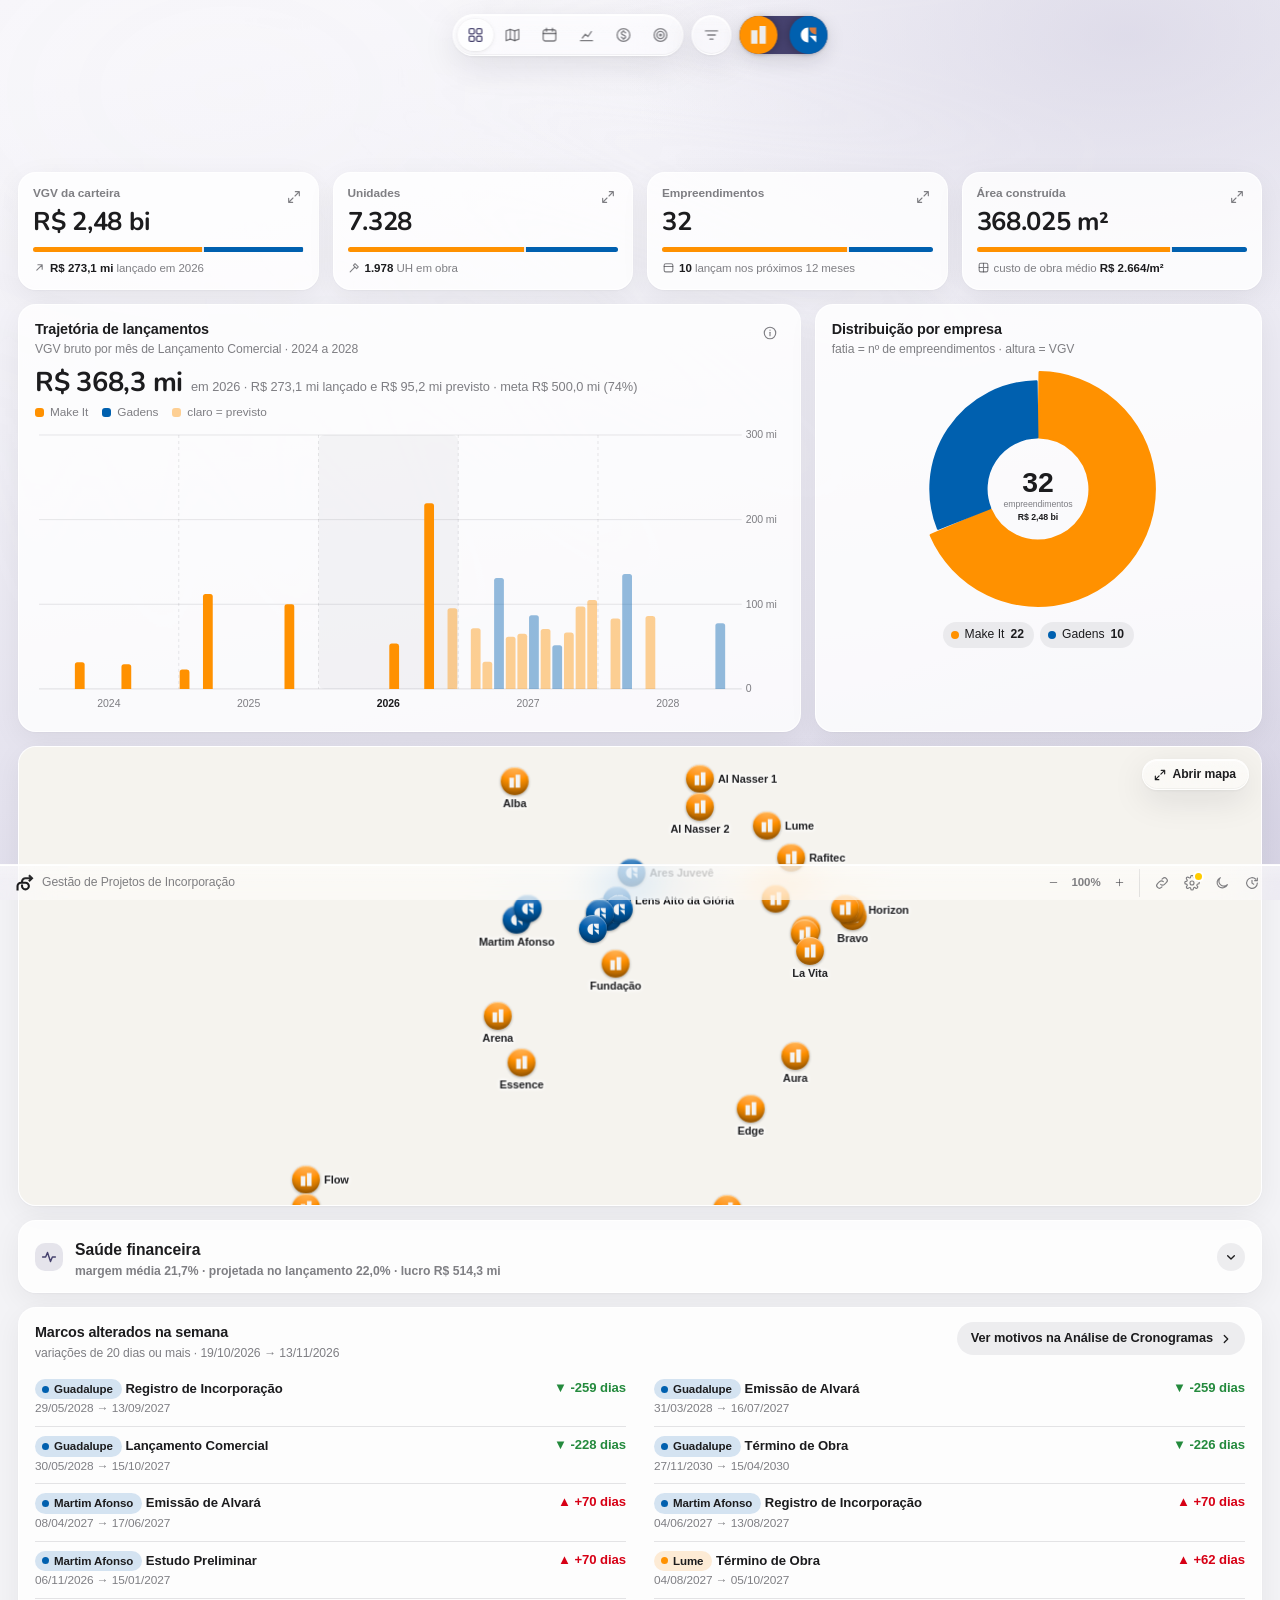
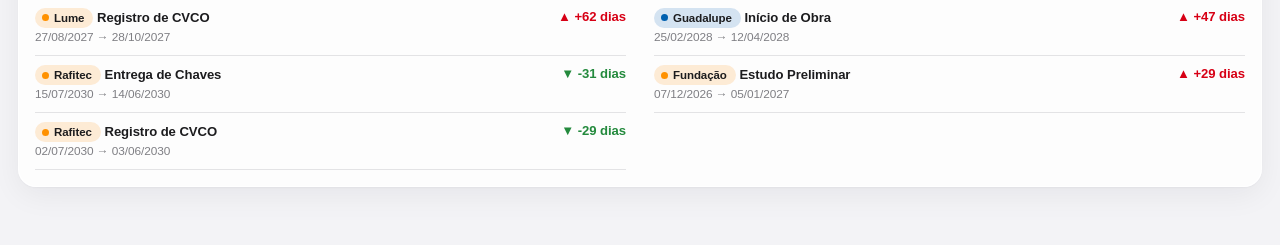
==== commit 983e626b: "v0.11: régua de lançamentos ajustada, simulação de régua, Gantt com ícone da empresa, prontidão para" ====
--- a/index.html
+++ b/index.html
@@ -9,7 +9,7 @@
 <style>:where(svg){max-width:100%}:where(.top,.bot) :where(svg){width:22px;height:22px}</style>
 <link rel="stylesheet" href="vendor/maplibre/maplibre-gl.css?v=4.7.1">
 <link rel="preload" href="vendor/fonts/nunito-latin-700-normal.woff2" as="font" type="font/woff2" crossorigin>
-<link rel="stylesheet" href="app.css?v=0.9.2">
+<link rel="stylesheet" href="app.css?v=0.11">
 </head>
 <body>
 <!-- fundo: degradê desfocado na cor da incorporadora -->
@@ -97,8 +97,14 @@
   <!-- CRONOGRAMA -->
   <section class="page" data-page="cronograma" hidden>
     <h1 class="pt">Cronograma</h1>
-    <article class="card soon"><h3>Em construção</h3><p>Portfólio Macro em Gantt, Régua de Lançamentos (cor por cidade, com a data da V4 e do Registro de Incorporação no hover), Agenda de marcos dos próximos 90 dias e régua individual por empreendimento.</p></article>
-    <article class="card" id="sec-lanc"><div class="ch"><div><h3>Próximos lançamentos</h3><p class="cap">prévia com os dados atuais</p></div></div><div id="launchList"></div></article>
+    <article class="card" id="sec-regua"><div class="ch"><div><h3>Régua de lançamentos</h3><p class="cap">VGV bruto (R$ milhões) de cada lançamento no mês previsto · só entram empreendimentos com a Due Diligence finalizada; para ver terrenos em negociação ou projetados, use a simulação</p></div><button class="pillbtn pri" id="simAbre"><svg viewBox="0 0 24 24"><path d="M4 7h10M4 17h6M18 4v6M15 7h6M14 14l3 3 4-4"/></svg>Simular régua</button></div><div class="chart" id="regua"></div><div class="leg" id="reguaLeg" style="margin-top:8px"></div></article>
+    <article class="card" id="sec-gantt"><div class="ch"><div><h3>Portfólio macro</h3><p class="cap">fases de cada empreendimento ativo, do cronograma no ClickUp · ordenados pelo início de obra · <span id="ganttN"></span></p></div></div><div class="leg" id="ganttLeg"></div><div class="chart" id="gantt"></div></article>
+    <div class="grid cr-2">
+      <article class="card" id="sec-agenda"><div class="ch"><div><h3>Agenda de marcos</h3><p class="cap" id="agN"></p></div></div><div id="agenda" class="ag"></div></article>
+      <article class="card" id="sec-pront"><div class="ch"><div><h3>Prontidão para lançamento</h3><p class="cap" id="prCap"></p></div></div><div id="pront" class="ag"></div></article>
+    </div>
+    <article class="card" id="sec-indiv"><div class="ch"><div><h3>Cronograma do empreendimento</h3><p class="cap">marcos principais em escala de tempo · clique em qualquer empreendimento nos painéis para abrir aqui</p></div><div class="ind-sel" id="indSel"></div></div><div id="indiv"></div></article>
+    <article class="card" id="sec-tabela"><div class="ch"><div><h3>Datas dos marcos</h3><p class="cap">todos os empreendimentos lado a lado, para consulta rápida</p></div></div><div id="tabela"></div></article>
   </section>
 
   <!-- ANÁLISE -->
@@ -165,7 +171,8 @@
 <div class="tip" id="tip" hidden></div>
 <script src="vendor/maplibre/maplibre-gl.js?v=4.7.1"></script>
 <script src="vendor/maplibre/pmtiles.js?v=4.5.0"></script>
-<script src="mapa.js?v=0.9.2"></script>
-<script src="app.js?v=0.9.2"></script>
+<script src="mapa.js?v=0.11"></script>
+<script src="app.js?v=0.11"></script>
+<script src="crono.js?v=0.11"></script>
 </body>
 </html>
--- a/app.css
+++ b/app.css
@@ -719,3 +719,133 @@
 .vb-tk small{font-size:.7rem;color:var(--label-3)}
 .vb-num .ph-full.um{grid-template-columns:1fr;padding:0 2px}
 .vb-num .ph-full.um div{padding:7px 0}
+
+/* ---------- v0.10 · Cronograma ---------- */
+.gantt text,.regua text,.indiv text{fill:var(--label-2);font-size:10px}
+.gantt .gm{font-size:9.5px;fill:var(--label-3)}
+.gantt .ga,.indiv .ga{font-size:10.5px;font-weight:700;fill:var(--label-2)}
+.gantt .gc{font-size:10px;fill:var(--label-3)}
+.gantt .gn{font-size:13px;font-weight:700;fill:var(--label)}
+.gantt .gr{cursor:pointer}
+.gantt .gr:hover>rect:first-child{fill:var(--accent-tint)}
+.regua .rm{font-size:12px;fill:var(--label-2)}
+.regua .ry{font:800 34px var(--font-r);fill:var(--accent);font-style:italic;letter-spacing:-.02em}
+.regua .rv{font:700 15px var(--font-r);fill:var(--label)}
+.regua .rmt{font-size:11px;fill:var(--label-3)}
+.regua .rg{font-size:8.5px;fill:var(--label-3)}
+.regua .rbv{font-weight:800;fill:#fff}
+.regua .rbn{font-weight:800;fill:var(--label)}
+.regua .rbc{font-weight:600}
+.regua .rbu{font-size:9.5px;font-style:italic;fill:var(--label-2)}
+.regua .rb{cursor:pointer}
+.regua .rb:hover rect:first-child{filter:brightness(1.08)}
+#reguaLeg i.hz{background:repeating-linear-gradient(45deg,var(--label-3) 0 2px,transparent 2px 5px)}
+.cr-2{grid-template-columns:minmax(0,1fr) minmax(0,1fr)}
+@media (max-width:1100px){ .cr-2{grid-template-columns:1fr} }
+.ag{max-height:560px;overflow-y:auto;margin:0 -6px;padding:0 6px}
+.ag-g h4{font-size:.74rem;text-transform:uppercase;letter-spacing:.04em;color:var(--label-2);margin:12px 0 6px}
+.ag-g h4.red{color:var(--red-ink)}
+.ag-g:first-child h4{margin-top:2px}
+.ag-i{display:grid;grid-template-columns:44px 8px minmax(0,1fr) auto;align-items:center;gap:10px;padding:7px 8px;border-radius:12px;cursor:pointer}
+.ag-i:hover{background:var(--fill)}
+.ag-d{display:flex;flex-direction:column;align-items:center;background:var(--fill);border-radius:10px;padding:4px 0;line-height:1.05}
+.ag-d b{font:700 1rem var(--font-r)}
+.ag-d span{font-size:.64rem;color:var(--label-2);text-transform:uppercase}
+.ag-i.atr .ag-d{background:color-mix(in srgb,var(--red-ink) 14%,transparent)}
+.ag-dot{width:8px;height:8px;border-radius:50%}
+.ag-t{display:flex;flex-direction:column;min-width:0}
+.ag-t b{font-size:.85rem;white-space:nowrap;overflow:hidden;text-overflow:ellipsis}
+.ag-t span{font-size:.74rem;color:var(--label-2);white-space:nowrap;overflow:hidden;text-overflow:ellipsis}
+.ag-r{font-size:.74rem;color:var(--label-2);white-space:nowrap}
+.ag-i.atr .ag-r{color:var(--red-ink);font-weight:600}
+.fi-h,.fi-r{display:grid;grid-template-columns:minmax(110px,1.1fr) minmax(0,2fr) 44px 74px;gap:10px;align-items:center}
+.fi-h{font-size:.68rem;color:var(--label-3);padding:0 6px 6px;border-bottom:1px solid var(--sep)}
+.fi-r{padding:7px 6px;border-bottom:1px solid var(--sep);cursor:pointer;border-radius:8px}
+.fi-r:hover{background:var(--fill)}
+.fi-n{font-size:.84rem;font-weight:600;display:flex;flex-direction:column;min-width:0}
+.fi-n small{font-size:.68rem;color:var(--label-3);font-weight:500}
+.fi-b{position:relative;height:10px;background:var(--fill);border-radius:5px}
+.fi-b i{position:absolute;left:0;top:0;bottom:0;border-radius:5px;background:var(--accent);opacity:.8}
+.fi-b em{position:absolute;top:-4px;width:3px;height:18px;border-radius:2px;background:var(--label);transform:translateX(-1.5px)}
+.fi-r b{font:700 .92rem var(--font-r);font-variant-numeric:tabular-nums}
+.fi-h .n,.fi-r .n{text-align:right}
+.ind-sel{display:flex;gap:8px;align-items:center;flex-wrap:wrap}
+.ind-sel select{font:inherit;font-size:.86rem;font-weight:700;color:var(--label);background:var(--fill);border:0;border-radius:999px;padding:7px 12px}
+.indiv .im{cursor:default}
+.regua .rlab text{paint-order:stroke;stroke:var(--card-solid);stroke-width:3px;stroke-linejoin:round}
+
+/* ---------- v0.11 · Cronograma ---------- */
+.pillbtn.pri{background:var(--accent);color:var(--accent-ink)}
+.pillbtn.pri svg{stroke:var(--accent-ink)}
+#simAbre{flex:none}
+.regua .rdl{font-size:10.5px;font-weight:700}
+.regua.sim .rb{cursor:grab}
+.regua.sim .rb.drag{cursor:grabbing;opacity:.85}
+.regua.sim .rb.drag path:first-child{filter:drop-shadow(0 8px 14px rgba(0,0,0,.25))}
+.regua .sim-alvo{fill:var(--accent);opacity:.14;stroke:var(--accent);stroke-width:1.5;stroke-dasharray:5 4}
+.regua .rchip{cursor:default}
+.sim-bar{display:flex;align-items:center;gap:10px;flex-wrap:wrap;margin-bottom:10px}
+.sim-sp{flex:1}
+.sim-ck{display:flex;align-items:center;gap:8px;font-size:.84rem;font-weight:600;cursor:pointer;background:var(--fill);padding:7px 12px 7px 9px;border-radius:999px;user-select:none}
+.sim-ck input{position:absolute;opacity:0;pointer-events:none}
+.sim-ck span{width:16px;height:16px;border-radius:5px;border:1.6px solid var(--label-3);display:grid;place-items:center;transition:.15s}
+.sim-ck input:checked+span{background:var(--accent);border-color:var(--accent)}
+.sim-ck input:checked+span::after{content:"";width:8px;height:4px;border:2px solid var(--accent-ink);border-top:0;border-right:0;transform:rotate(-45deg) translate(1px,-1px)}
+.sim-f{display:grid;grid-template-columns:repeat(6,minmax(0,1fr));gap:10px 12px;align-items:end;background:var(--fill);border-radius:16px;padding:14px;margin-bottom:12px}
+.sim-f>b{grid-column:1/-1;font-size:.9rem}
+.sim-f label{display:flex;flex-direction:column;gap:4px;font-size:.72rem;font-weight:600;color:var(--label-2)}
+.sim-f input,.sim-f select{font:inherit;font-size:.86rem;font-weight:500;color:var(--label);background:var(--card-solid);border:1px solid var(--sep);border-radius:10px;padding:7px 9px;min-width:0}
+.sim-fa{grid-column:1/-1;display:flex;gap:8px;justify-content:flex-end}
+@media (max-width:1000px){ .sim-f{grid-template-columns:repeat(3,minmax(0,1fr))} }
+.sim-l{display:flex;flex-direction:column}
+.sim-i{display:flex;align-items:center;gap:10px;padding:8px 6px;border-bottom:1px solid var(--sep);font-size:.84rem;flex-wrap:wrap}
+.sim-dot{width:10px;height:10px;border-radius:3px;flex:none}
+.sim-dot.hz{background-image:repeating-linear-gradient(45deg,rgba(255,255,255,.6) 0 2px,transparent 2px 4px)!important}
+.sim-i .ib{width:28px;height:28px;border-radius:8px;border:0;background:var(--fill);color:var(--label);cursor:pointer;font-size:.9rem}
+.sim-i .ib:hover{background:var(--fill-2)}
+#simLeg i.hz,#reguaLeg i.hz{background:repeating-linear-gradient(45deg,var(--label-3) 0 2px,transparent 2px 5px)}
+.ag.pr{max-height:none}
+.pr-h,.pr-r{display:grid;grid-template-columns:minmax(120px,1.3fr) repeat(3,minmax(0,1fr));gap:8px;align-items:center}
+.pr-h{font-size:.68rem;color:var(--label-3);padding:0 6px 6px;border-bottom:1px solid var(--sep)}
+.pr-r{padding:7px 6px;border-bottom:1px solid var(--sep);cursor:pointer;border-radius:8px}
+.pr-r:hover{background:var(--fill)}
+.pr-n{display:flex;flex-direction:column;min-width:0}
+.pr-n b{font-size:.84rem;white-space:nowrap;overflow:hidden;text-overflow:ellipsis}
+.pr-n small{font-size:.7rem;color:var(--label-3)}
+.pr-c{font-size:.76rem;font-weight:600;padding:3px 8px;border-radius:999px;justify-self:start;white-space:nowrap;font-variant-numeric:tabular-nums}
+.pr-c.ok{background:color-mix(in srgb,var(--green-ink,#1E9E48) 14%,transparent);color:var(--green-ink,#1E9E48)}
+.pr-c.pend{background:var(--fill);color:var(--label-2)}
+.pr-c.bad,.pr-c.late{background:color-mix(in srgb,var(--red-ink) 14%,transparent);color:var(--red-ink)}
+.pr-c.none{color:var(--label-3);font-weight:500}
+/* tabela estilo Finder */
+.fd-top{display:flex;align-items:center;gap:12px;flex-wrap:wrap;margin-bottom:10px;font-size:.76rem}
+.fd-q{display:flex;align-items:center;gap:6px;background:var(--fill);border-radius:9px;padding:5px 9px;min-width:220px}
+.fd-q svg{width:14px;height:14px;fill:none;stroke:var(--label-3);stroke-width:2}
+.fd-q input{border:0;background:transparent;font:inherit;font-size:.84rem;color:var(--label);outline:none;width:100%}
+.fd{border:1px solid var(--sep);border-radius:12px;overflow:auto;max-height:640px;background:var(--card-solid)}
+.fd table{border-collapse:separate;border-spacing:0;width:100%;font-size:.8rem;font-variant-numeric:tabular-nums}
+.fd th{position:sticky;top:0;z-index:2;background:color-mix(in srgb,var(--card-solid) 88%,var(--label) 4%);backdrop-filter:blur(8px);text-align:left;font-weight:600;font-size:.72rem;color:var(--label-2);padding:6px 10px;border-bottom:1px solid var(--sep);border-right:1px solid var(--sep);white-space:nowrap;cursor:pointer;user-select:none}
+.fd th:last-child{border-right:0}
+.fd th.on{color:var(--label)}
+.fd th i{font-style:normal;font-size:.6rem;margin-left:4px;color:var(--label-3)}
+.fd td{padding:5px 10px;white-space:nowrap;border-bottom:0}
+.fd tbody tr:nth-child(even) td{background:color-mix(in srgb,var(--label) 3.5%,transparent)}
+.fd tbody tr{cursor:default}
+.fd tbody tr.sel td{background:var(--accent)!important;color:var(--accent-ink)!important}
+.fd tbody tr.sel .fd-f,.fd tbody tr.sel td.d{color:var(--accent-ink)!important}
+.fd .fn{position:sticky;left:0;z-index:1;background:var(--card-solid)}
+.fd thead .fn{z-index:3}
+.fd tbody tr:nth-child(even) td.fn{background:color-mix(in srgb,var(--card-solid) 96%,var(--label))}
+.fd-n{display:flex;align-items:center;gap:7px;font-weight:600}
+.fd-i{width:16px;height:16px;border-radius:4.5px;display:grid;place-items:center;flex:none}
+.fd-i svg{width:12px;height:12px}
+.fd-f{display:flex;align-items:center;gap:6px;color:var(--label-2)}
+.fd-f i{width:8px;height:8px;border-radius:50%}
+.fd td.d{text-align:right}
+.fd td.ok{color:var(--label)}
+.fd td.pend{color:var(--label-3)}
+.fd td.late{color:var(--red-ink);font-weight:600}
+.fd td.none{color:var(--label-3);opacity:.6}
+.fd th,.fd td{border-radius:0!important;text-align:left}
+.fd th.d,.fd td.d{text-align:right}
+.fd td.fn{font-weight:600}
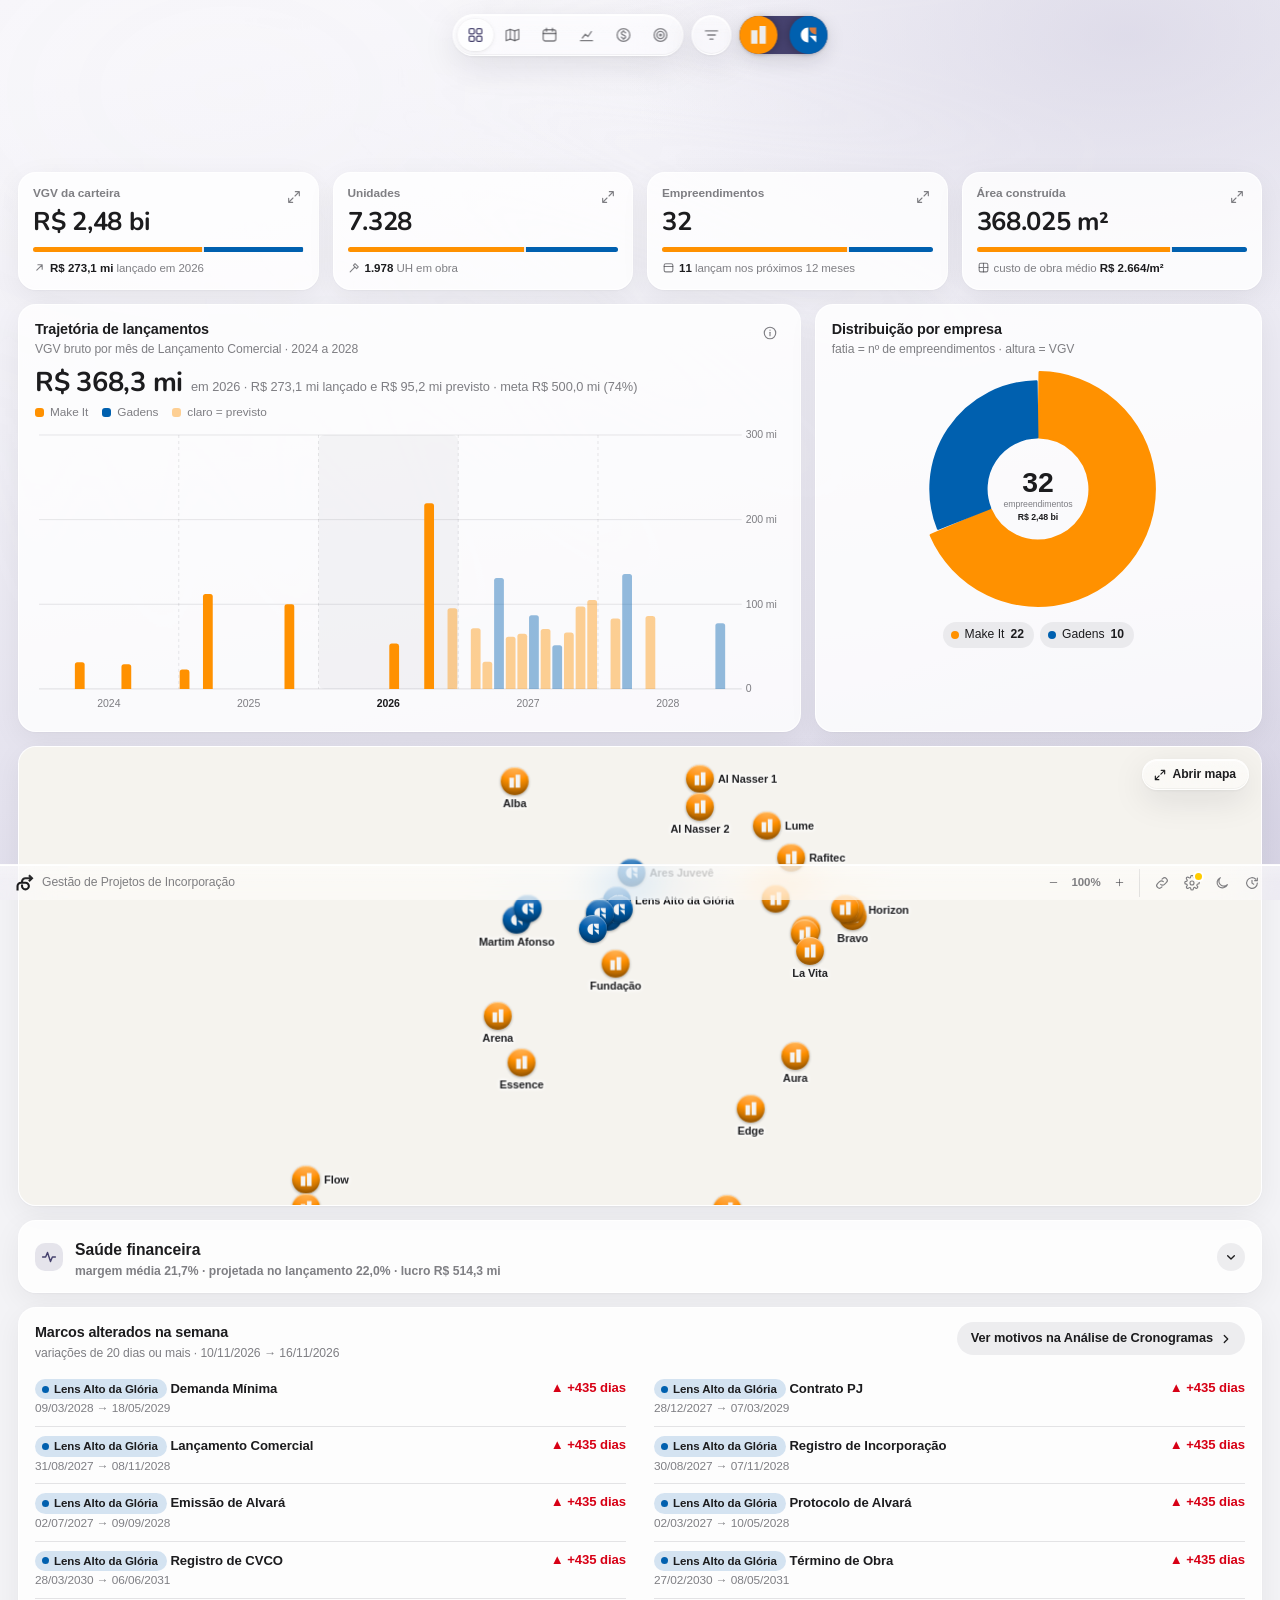
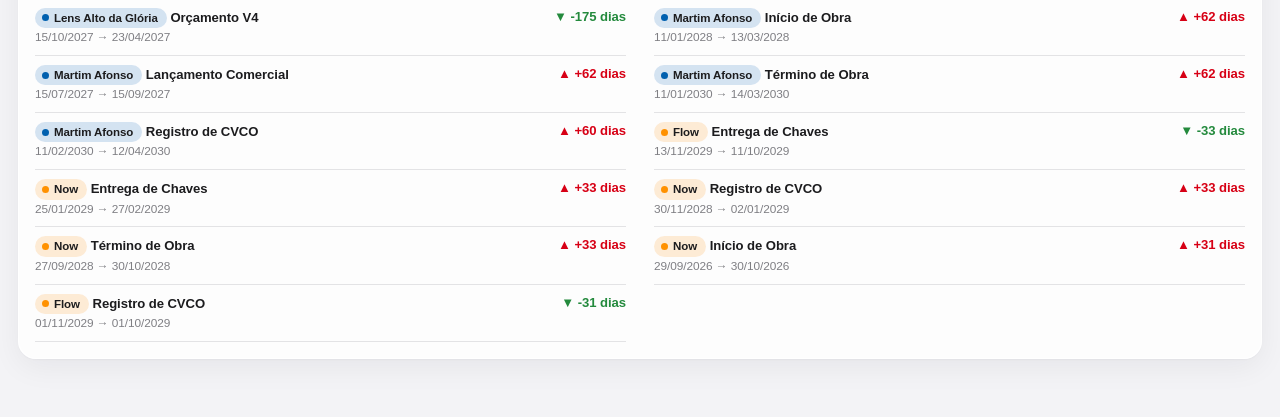
==== commit 39c98d91: "v0.12: Análise de Cronogramas e Registro de Desvios dentro do dashboard Co-Authored-By: Claude Opus " ====
--- a/index.html
+++ b/index.html
@@ -9,7 +9,7 @@
 <style>:where(svg){max-width:100%}:where(.top,.bot) :where(svg){width:22px;height:22px}</style>
 <link rel="stylesheet" href="vendor/maplibre/maplibre-gl.css?v=4.7.1">
 <link rel="preload" href="vendor/fonts/nunito-latin-700-normal.woff2" as="font" type="font/woff2" crossorigin>
-<link rel="stylesheet" href="app.css?v=0.11">
+<link rel="stylesheet" href="app.css?v=0.12">
 </head>
 <body>
 <!-- fundo: degradê desfocado na cor da incorporadora -->
@@ -110,12 +110,19 @@
   <!-- ANÁLISE -->
   <section class="page" data-page="analise" hidden>
     <h1 class="pt">Análise de Cronogramas</h1>
+    <p class="cap an-fonte" id="anFonte"></p>
+    <div class="an-ks" id="anKpis"></div>
+    <div class="grid an-3">
+      <article class="card"><div class="ch"><div><h3>Deslocamento na semana</h3><p class="cap">dias somados das Etapas em aberto cujo término avançou, por empreendimento</p></div></div><div id="anG1"></div></article>
+      <article class="card"><div class="ch"><div><h3>Causas dos atrasos</h3><p class="cap" id="anG2c"></p></div></div><div id="anG2"></div></article>
+      <article class="card"><div class="ch"><div><h3>Setor responsável</h3><p class="cap">dias deslocados registrados nos últimos 90 dias</p></div></div><div id="anG3"></div></article>
+    </div>
+    <article class="card" id="sec-etapas"><div class="ch"><div><h3>Todas as Etapas</h3><p class="cap">tarefas mãe do tipo Etapa de todos os cronogramas · Δ semana compara com a data reportada na reunião anterior</p></div></div><div id="anEtapas"></div></article>
+    <article class="card" id="sec-var"><div class="ch"><div><h3>Marcos que mudaram na semana</h3><p class="cap" id="varNote"></p></div></div><div id="varTable"></div></article>
     <article class="card reg" id="sec-reg">
-      <div><h3>Registro de Desvios</h3><p>O registro dos atrasos da reunião semanal acontece no app do Registro de Desvios, que abre numa aba nova (precisa de conta Claude com o ClickUp conectado). O que for registrado lá aparece aqui na atualização seguinte.</p></div>
-      <a class="pillbtn solid" href="https://claude.ai/artifact/K1xeNHfYBN74VQAXnCFyDD" target="_blank" rel="noopener">Abrir o Registro de Desvios ↗</a>
+      <div><h3>Registro de Desvios</h3><p id="anRegInfo"></p><p class="cap">O registro da reunião semanal é feito aqui mesmo, com as Etapas lidas do ClickUp pela rotina automática. Os registros ficam guardados no navegador e, no fim da reunião, vão para o ClickUp pelo botão <b>A enviar</b>, sem gastar créditos do Claude.</p></div>
+      <button class="pillbtn solid" id="regAbre" type="button"><svg viewBox="0 0 24 24"><path d="M12 20h9M16.5 3.5a2.1 2.1 0 1 1 3 3L7 19l-4 1 1-4z"/></svg>Abrir o Registro de Desvios</button>
     </article>
-    <article class="card" id="sec-var"><div class="ch"><div><h3>Marcos que mudaram na semana</h3><p class="cap" id="varNote"></p></div></div><div id="varTable"></div>
-      <p class="cap" style="margin-top:10px">Os motivos de cada alteração entram aqui assim que a página for construída, lendo os registros do Registro de Desvios.</p></article>
   </section>
 
   <!-- VIABILIDADE -->
@@ -171,8 +178,9 @@
 <div class="tip" id="tip" hidden></div>
 <script src="vendor/maplibre/maplibre-gl.js?v=4.7.1"></script>
 <script src="vendor/maplibre/pmtiles.js?v=4.5.0"></script>
-<script src="mapa.js?v=0.11"></script>
-<script src="app.js?v=0.11"></script>
-<script src="crono.js?v=0.11"></script>
+<script src="mapa.js?v=0.12"></script>
+<script src="app.js?v=0.12"></script>
+<script src="crono.js?v=0.12"></script>
+<script src="analise.js?v=0.12"></script>
 </body>
 </html>
--- a/app.css
+++ b/app.css
@@ -849,3 +849,59 @@
 .fd th,.fd td{border-radius:0!important;text-align:left}
 .fd th.d,.fd td.d{text-align:right}
 .fd td.fn{font-weight:600}
+
+/* ---------- v0.12 · Análise de Cronogramas ---------- */
+.an-fonte{margin:-6px 0 2px}
+.an-ks{display:grid;grid-template-columns:repeat(5,minmax(0,1fr));gap:12px}
+.an-k{background:var(--card);border-radius:18px;padding:14px 16px;display:flex;flex-direction:column;gap:3px;box-shadow:var(--shadow-sm,0 1px 3px rgba(0,0,0,.05));min-width:0}
+.an-k span{font-size:.76rem;color:var(--label-2);font-weight:600}
+.an-k b{font:700 1.7rem var(--font-r);letter-spacing:-.02em;font-variant-numeric:tabular-nums}
+.an-k small{font-size:.72rem;color:var(--label-3)}
+.an-k.alert b{color:var(--red-ink)}
+@media (max-width:1100px){ .an-ks{grid-template-columns:repeat(2,minmax(0,1fr))} }
+.an-3{grid-template-columns:repeat(3,minmax(0,1fr))}
+@media (max-width:1100px){ .an-3{grid-template-columns:1fr} }
+.an-hb{display:flex;flex-direction:column;gap:8px}
+.an-hr{display:grid;grid-template-columns:minmax(0,130px) minmax(0,1fr) 56px;gap:10px;align-items:center;font-size:.8rem}
+.an-hr .nm{white-space:nowrap;overflow:hidden;text-overflow:ellipsis}
+.an-hr .tr{height:8px;background:var(--fill);border-radius:999px;position:relative}
+.an-hr .tr i{position:absolute;left:0;top:0;bottom:0;border-radius:999px}
+.an-hr .v{text-align:right;font-weight:700;font-variant-numeric:tabular-nums}
+.an-hr .v small{font-weight:500;color:var(--label-3)}
+.an-f{display:flex;flex-direction:column;gap:10px;margin-bottom:10px}
+.an-chips{display:flex;gap:6px;flex-wrap:wrap}
+.an-chip{border:0;background:var(--fill);border-radius:999px;padding:6px 12px 6px 10px;font:inherit;font-size:.8rem;font-weight:600;color:var(--label-2);display:inline-flex;align-items:center;gap:7px;cursor:pointer}
+.an-chip i{width:8px;height:8px;border-radius:50%;background:var(--c);opacity:.45}
+.an-chip b{font-weight:600;color:var(--label-3);font-variant-numeric:tabular-nums}
+.an-chip.on{background:color-mix(in srgb,var(--c) 16%,transparent);color:var(--label);box-shadow:inset 0 0 0 1.5px color-mix(in srgb,var(--c) 70%,transparent)}
+.an-chip.on i{opacity:1}
+.an-chip.on b{color:var(--label-2)}
+.an-ctl{display:flex;gap:8px;flex-wrap:wrap;align-items:center}
+.an-sel{font:inherit;font-size:.82rem;font-weight:600;color:var(--label);background:var(--fill);border:0;border-radius:9px;padding:6px 10px;max-width:240px}
+.an-tg{display:inline-flex;align-items:center;gap:8px;font-size:.82rem;font-weight:600;cursor:pointer;user-select:none}
+.an-tg input{position:absolute;opacity:0;pointer-events:none}
+.an-tg span{width:34px;height:20px;border-radius:999px;background:var(--fill-2);position:relative;transition:.2s}
+.an-tg span::after{content:"";position:absolute;top:2px;left:2px;width:16px;height:16px;border-radius:50%;background:#fff;box-shadow:0 1px 3px rgba(0,0,0,.25);transition:.2s}
+.an-tg input:checked+span{background:var(--accent)}
+.an-tg input:checked+span::after{transform:translateX(14px)}
+.an-fd{max-height:720px}
+.an-fd td.an-nm{max-width:320px;white-space:nowrap;overflow:hidden;text-overflow:ellipsis;font-weight:500}
+.an-fd td.an-tag{max-width:180px;overflow:hidden;text-overflow:ellipsis;color:var(--label-2);font-size:.76rem}
+.an-st{display:inline-flex;align-items:center;gap:6px;color:var(--label-2);font-size:.78rem;white-space:nowrap}
+.an-st i{width:8px;height:8px;border-radius:50%}
+.an-fd td.d.late{color:var(--red-ink);font-weight:600}
+.an-dl{font-weight:600;font-size:.78rem}
+.an-dl.late{color:var(--red-ink)}.an-dl.ok{color:var(--green-ink,#1E9E48)}.an-dl.mute{color:var(--label-3);font-weight:400}.an-dl.warn{color:#b07800}
+.an-flag{width:8px;height:8px;border-radius:50%;background:var(--red-ink);flex:none}
+.an-flag.ok{background:var(--green-ink,#1E9E48)}
+.an-flag.none{background:transparent}
+.an-lk{color:var(--label-3);text-decoration:none;font-weight:700}
+.an-lk:hover{color:var(--accent)}
+.an-rg{cursor:default}
+#anRegInfo{margin:6px 0 8px;line-height:1.5}
+#anRegInfo .red{color:var(--red-ink)}
+#sec-reg #regAbre{flex:none}
+.reg-ov{position:fixed;inset:0;z-index:200;background:var(--bg,#fff);display:flex;flex-direction:column}
+.reg-bar{display:flex;align-items:center;gap:12px;padding:8px 14px;border-bottom:1px solid var(--sep);background:var(--card-solid);font-size:.84rem}
+.reg-bar .muted{font-size:.76rem}
+.reg-ov iframe{flex:1;border:0;width:100%;background:#fff}
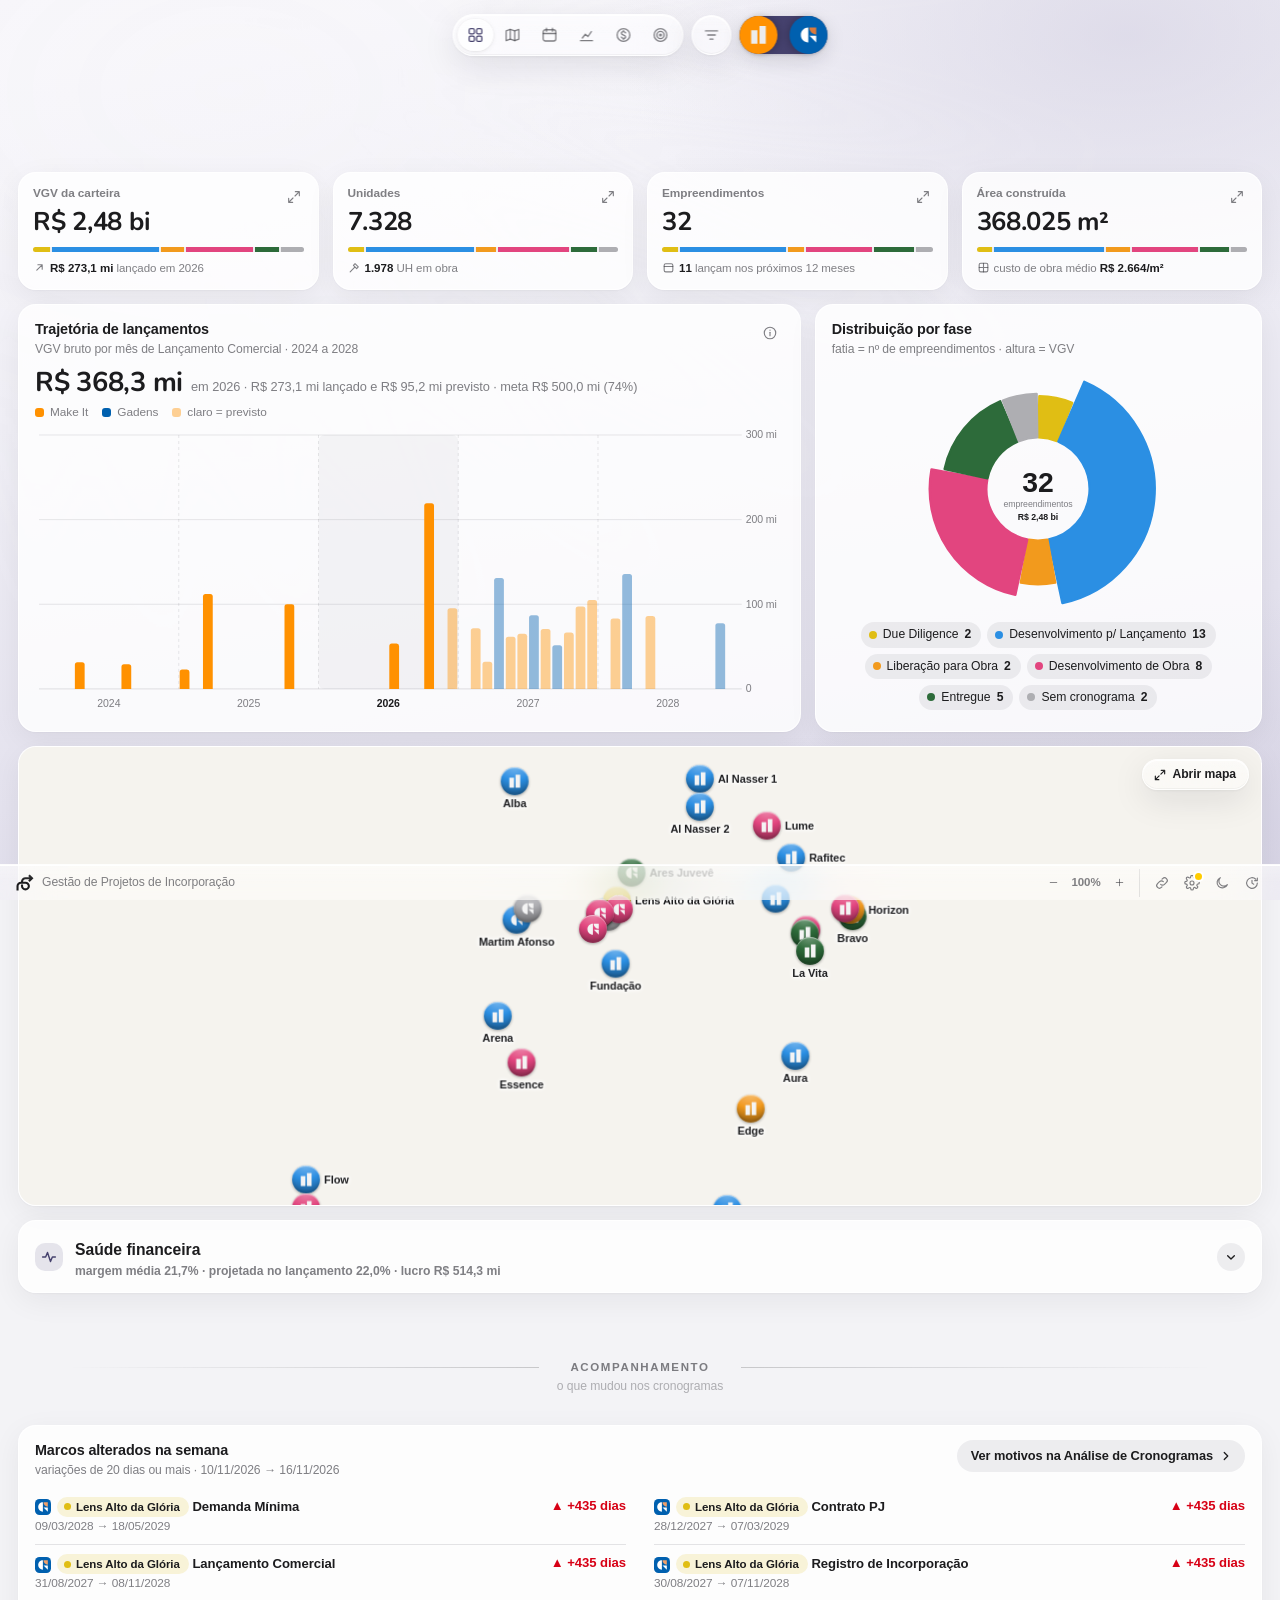
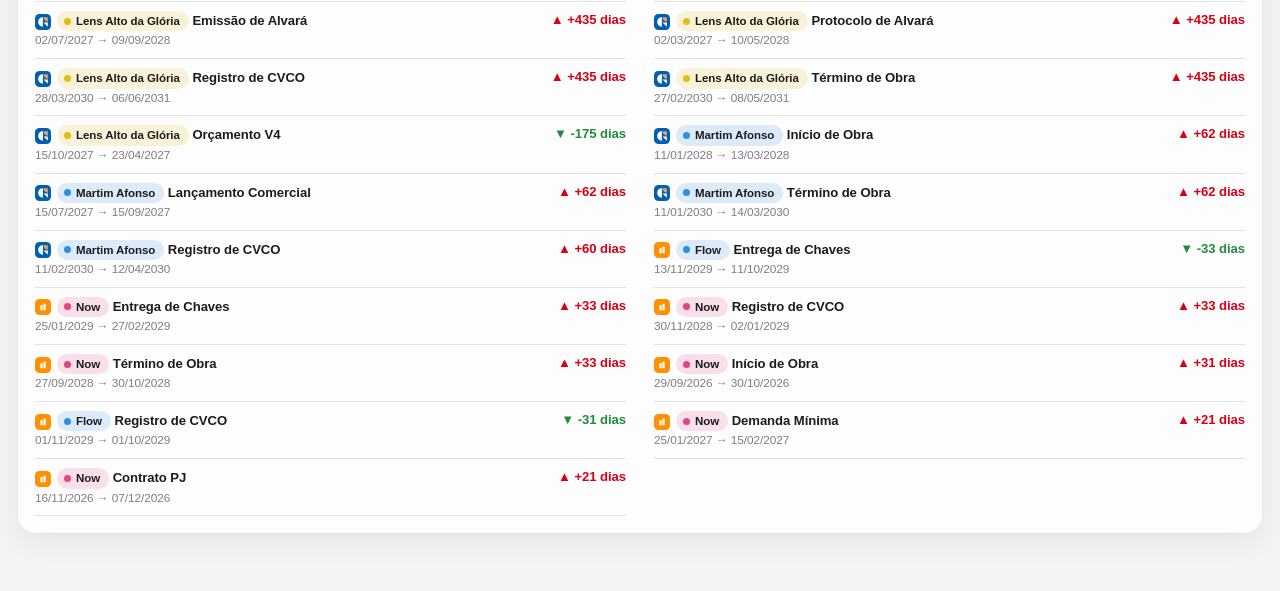
==== commit c60fd5f5: "v0.13: primeira versão para a equipe - Análise de Cronogramas em duas seções (Etapas / Registro de d" ====
--- a/index.html
+++ b/index.html
@@ -9,7 +9,7 @@
 <style>:where(svg){max-width:100%}:where(.top,.bot) :where(svg){width:22px;height:22px}</style>
 <link rel="stylesheet" href="vendor/maplibre/maplibre-gl.css?v=4.7.1">
 <link rel="preload" href="vendor/fonts/nunito-latin-700-normal.woff2" as="font" type="font/woff2" crossorigin>
-<link rel="stylesheet" href="app.css?v=0.12">
+<link rel="stylesheet" href="app.css?v=0.13">
 </head>
 <body>
 <!-- fundo: degradê desfocado na cor da incorporadora -->
@@ -74,6 +74,7 @@
       <div class="saude-b" id="saudeBody" hidden></div>
     </article>
 
+    <div class="sec-div"><span>Acompanhamento</span><small>o que mudou nos cronogramas</small></div>
     <article class="card" id="sec-marcos">
       <div class="ch"><div><h3>Marcos alterados na semana</h3><p class="cap" id="attnNote"></p></div>
         <a class="pillbtn" href="#analise" data-sec="sec-var">Ver motivos na Análise de Cronogramas <svg viewBox="0 0 24 24"><path d="M9 6l6 6-6 6"/></svg></a></div>
@@ -103,6 +104,7 @@
       <article class="card" id="sec-agenda"><div class="ch"><div><h3>Agenda de marcos</h3><p class="cap" id="agN"></p></div></div><div id="agenda" class="ag"></div></article>
       <article class="card" id="sec-pront"><div class="ch"><div><h3>Prontidão para lançamento</h3><p class="cap" id="prCap"></p></div></div><div id="pront" class="ag"></div></article>
     </div>
+    <div class="sec-div"><span>Por empreendimento</span><small>marcos e datas em detalhe</small></div>
     <article class="card" id="sec-indiv"><div class="ch"><div><h3>Cronograma do empreendimento</h3><p class="cap">marcos principais em escala de tempo · clique em qualquer empreendimento nos painéis para abrir aqui</p></div><div class="ind-sel" id="indSel"></div></div><div id="indiv"></div></article>
     <article class="card" id="sec-tabela"><div class="ch"><div><h3>Datas dos marcos</h3><p class="cap">todos os empreendimentos lado a lado, para consulta rápida</p></div></div><div id="tabela"></div></article>
   </section>
@@ -111,18 +113,29 @@
   <section class="page" data-page="analise" hidden>
     <h1 class="pt">Análise de Cronogramas</h1>
     <p class="cap an-fonte" id="anFonte"></p>
+    <div class="sec-div big first"><span>Etapas dos cronogramas</span><small>tarefas mãe do tipo Etapa, lidas do ClickUp</small></div>
     <div class="an-ks" id="anKpis"></div>
+    <div class="grid an-3" id="sec-an-etapas">
+      <article class="card"><div class="ch"><div><h3>Em andamento por empreendimento</h3><p class="cap">Etapas abertas que já começaram ou deveriam ter começado</p></div></div><div id="anE1"></div></article>
+      <article class="card"><div class="ch"><div><h3>Em andamento por setor</h3><p class="cap">pela etiqueta da Etapa no cronograma</p></div></div><div id="anE2"></div></article>
+      <article class="card"><div class="ch"><div><h3>Prazo para terminar</h3><p class="cap">Etapas em andamento pelo tempo até o término previsto</p></div></div><div id="anE3"></div></article>
+    </div>
+    <div class="leg an-leg" id="anLegE"></div>
+    <article class="card" id="sec-etapas"><div class="ch"><div><h3>Todas as Etapas</h3><p class="cap">Δ semana compara com a data reportada na reunião anterior · Δ LB compara com a linha de base</p></div></div><div id="anEtapas"></div></article>
+    <article class="card" id="sec-var"><div class="ch"><div><h3>Marcos que mudaram na semana</h3><p class="cap" id="varNote"></p></div></div><div id="varTable"></div></article>
+    <div class="sec-div big" id="sec-an-reg"><span>Registro de desvios</span><small>causas dos deslocamentos registradas na reunião semanal</small></div>
+    <div class="an-rbar"><div class="an-rinfo" id="anRegInfo"></div><label class="an-tg"><input type="checkbox" id="anAntigos"><span></span>Incluir registros antigos</label><button class="pillbtn solid" id="regAbre" type="button"><svg viewBox="0 0 24 24"><path d="M12 20h9M16.5 3.5a2.1 2.1 0 1 1 3 3L7 19l-4 1 1-4z"/></svg>Registrar desvios</button></div>
+    <div class="an-ks an-ks4" id="anRKpis"></div>
+    <article class="card"><div class="ch"><div><h3>Dias deslocados por semana</h3><p class="cap" id="anWkC"></p></div></div><div id="anWk"></div></article>
     <div class="grid an-3">
-      <article class="card"><div class="ch"><div><h3>Deslocamento na semana</h3><p class="cap">dias somados das Etapas em aberto cujo término avançou, por empreendimento</p></div></div><div id="anG1"></div></article>
-      <article class="card"><div class="ch"><div><h3>Causas dos atrasos</h3><p class="cap" id="anG2c"></p></div></div><div id="anG2"></div></article>
-      <article class="card"><div class="ch"><div><h3>Setor responsável</h3><p class="cap">dias deslocados registrados nos últimos 90 dias</p></div></div><div id="anG3"></div></article>
-    </div>
-    <article class="card" id="sec-etapas"><div class="ch"><div><h3>Todas as Etapas</h3><p class="cap">tarefas mãe do tipo Etapa de todos os cronogramas · Δ semana compara com a data reportada na reunião anterior</p></div></div><div id="anEtapas"></div></article>
-    <article class="card" id="sec-var"><div class="ch"><div><h3>Marcos que mudaram na semana</h3><p class="cap" id="varNote"></p></div></div><div id="varTable"></div></article>
-    <article class="card reg" id="sec-reg">
-      <div><h3>Registro de Desvios</h3><p id="anRegInfo"></p><p class="cap">O registro da reunião semanal é feito aqui mesmo, com as Etapas lidas do ClickUp pela rotina automática. Os registros ficam guardados no navegador e, no fim da reunião, vão para o ClickUp pelo botão <b>A enviar</b>, sem gastar créditos do Claude.</p></div>
-      <button class="pillbtn solid" id="regAbre" type="button"><svg viewBox="0 0 24 24"><path d="M12 20h9M16.5 3.5a2.1 2.1 0 1 1 3 3L7 19l-4 1 1-4z"/></svg>Abrir o Registro de Desvios</button>
-    </article>
+      <article class="card"><div class="ch"><div><h3>Causas</h3><p class="cap">por dias deslocados</p></div></div><div id="anR1"></div></article>
+      <article class="card"><div class="ch"><div><h3>Setor responsável</h3><p class="cap">por dias deslocados</p></div></div><div id="anR2"></div></article>
+      <article class="card"><div class="ch"><div><h3>Empreendimentos</h3><p class="cap">por dias deslocados</p></div></div><div id="anR3"></div></article>
+      <article class="card"><div class="ch"><div><h3>Origem e tipo</h3><p class="cap">por dias deslocados</p></div></div><div id="anR4"></div></article>
+      <article class="card" id="anR5c"><div class="ch"><div><h3>Projetistas e consultores</h3><p class="cap">por dias deslocados</p></div></div><div id="anR5"></div></article>
+      <article class="card"><div class="ch"><div><h3>Etapas reincidentes</h3><p class="cap">três registros ou mais no período</p></div></div><div id="anR6"></div></article>
+    </div>
+    <article class="card" id="sec-reglist"><div class="ch"><div><h3>Registros</h3><p class="cap" id="anRlC"></p></div></div><div id="anRl"></div></article>
   </section>
 
   <!-- VIABILIDADE -->
@@ -131,13 +144,14 @@
       <aside class="card vb-side" id="vbSide"></aside>
       <div class="vb-main" id="vbMain"></div>
     </div>
+    <div class="sec-div"><span>Carteira</span><small>todas as viabilidades vigentes</small></div>
     <article class="card saude fechado" id="sec-viab"><button class="sh-toggle" id="vbTabT" aria-expanded="false"><span class="st-ic"><svg viewBox="0 0 24 24"><rect x="3.5" y="4.5" width="17" height="15" rx="3"/><path d="M3.5 9.5h17M9 9.5v10"/></svg></span><span class="st-t"><b>Viabilidades vigentes</b><span class="cap">tabela com todos os empreendimentos nos filtros atuais · clique numa linha para abrir</span></span><span class="chev"><svg viewBox="0 0 24 24"><path d="M7 10l5 5 5-5"/></svg></span></button><div class="tbl-wrap vb-tab" id="viabTable"></div></article>
   </section>
 
   <!-- METAS -->
   <section class="page" data-page="metas" hidden>
     <h1 class="pt">Indicadores e Metas</h1>
-    <article class="card soon"><h3>Em construção</h3><p>Página reservada para as metas de Incorporação. Vamos definir os indicadores juntos antes de montar.</p></article>
+    <article class="card soon"><h3>Em breve</h3><p>Esta página vai reunir os indicadores e as metas de Incorporação.</p></article>
   </section>
 </main>
 
@@ -178,9 +192,10 @@
 <div class="tip" id="tip" hidden></div>
 <script src="vendor/maplibre/maplibre-gl.js?v=4.7.1"></script>
 <script src="vendor/maplibre/pmtiles.js?v=4.5.0"></script>
-<script src="mapa.js?v=0.12"></script>
-<script src="app.js?v=0.12"></script>
-<script src="crono.js?v=0.12"></script>
-<script src="analise.js?v=0.12"></script>
+<script src="mapa.js?v=0.13"></script>
+<script src="app.js?v=0.13"></script>
+<script src="auth.js?v=0.13"></script>
+<script src="crono.js?v=0.13"></script>
+<script src="analise.js?v=0.13"></script>
 </body>
 </html>
--- a/app.css
+++ b/app.css
@@ -805,7 +805,7 @@
 .sim-i .ib:hover{background:var(--fill-2)}
 #simLeg i.hz,#reguaLeg i.hz{background:repeating-linear-gradient(45deg,var(--label-3) 0 2px,transparent 2px 5px)}
 .ag.pr{max-height:none}
-.pr-h,.pr-r{display:grid;grid-template-columns:minmax(120px,1.3fr) repeat(3,minmax(0,1fr));gap:8px;align-items:center}
+.pr-h,.pr-r{display:grid;grid-template-columns:minmax(110px,1.2fr) repeat(4,minmax(0,1fr));gap:8px;align-items:center}
 .pr-h{font-size:.68rem;color:var(--label-3);padding:0 6px 6px;border-bottom:1px solid var(--sep)}
 .pr-r{padding:7px 6px;border-bottom:1px solid var(--sep);cursor:pointer;border-radius:8px}
 .pr-r:hover{background:var(--fill)}
@@ -905,3 +905,50 @@
 .reg-bar{display:flex;align-items:center;gap:12px;padding:8px 14px;border-bottom:1px solid var(--sep);background:var(--card-solid);font-size:.84rem}
 .reg-bar .muted{font-size:.76rem}
 .reg-ov iframe{flex:1;border:0;width:100%;background:#fff}
+
+/* ---------- v0.13 · quebra suave entre o estratégico e o operacional ---------- */
+.sec-div{display:grid;grid-template-columns:1fr auto 1fr;align-items:center;column-gap:18px;margin:52px 4% 16px;text-align:center}
+.sec-div::before,.sec-div::after{content:"";height:1px;grid-row:1}
+.sec-div::before{grid-column:1;background:linear-gradient(90deg,transparent,color-mix(in srgb,var(--label) 20%,transparent))}
+.sec-div::after{grid-column:3;background:linear-gradient(90deg,color-mix(in srgb,var(--label) 20%,transparent),transparent)}
+.sec-div span{grid-column:2;grid-row:1;font-size:.72rem;font-weight:700;letter-spacing:.14em;text-transform:uppercase;color:var(--label-2)}
+.sec-div small{grid-column:2;grid-row:2;font-size:.76rem;color:var(--label-3);margin-top:2px}
+.ai .fd-i{display:inline-grid;vertical-align:-3px;margin-right:6px}
+.ag-e{display:flex;align-items:center;gap:6px}
+.ag-e .fd-i{width:14px;height:14px;border-radius:4px}.ag-e .fd-i svg{width:10px;height:10px}
+.pr-n .fd-n{gap:6px}
+
+/* v0.13 · Análise em duas seções */
+.sec-div.big{margin:56px 0 18px}
+.sec-div.big.first{margin-top:22px}
+.sec-div.big span{font-size:.9rem;letter-spacing:.12em;color:var(--label)}
+.an-k.warn b{color:#C75F00}
+.an-ks4{grid-template-columns:repeat(4,minmax(0,1fr))}
+@media (max-width:1100px){ .an-ks4{grid-template-columns:repeat(2,minmax(0,1fr))} }
+.an-hr .tr .pl{position:absolute;left:0;top:0;bottom:0;display:flex;border-radius:999px;overflow:hidden;gap:1px}
+.an-hr .tr .pl b{display:block;height:100%}
+.an-hr .nm{display:flex;align-items:center;gap:6px}
+.an-hr .nm .fd-i{flex:none}
+.an-leg{display:flex;flex-wrap:wrap;gap:14px;justify-content:center;font-size:.76rem;color:var(--label-2);margin:-4px 0 18px}
+.an-leg span{display:inline-flex;align-items:center;gap:6px}.an-leg i{width:9px;height:9px;border-radius:3px}
+.an-col{display:flex;align-items:stretch;gap:10px;height:190px;padding-top:6px}
+.an-col .c{flex:1;display:flex;flex-direction:column;align-items:center;gap:6px;min-width:0}
+.an-col .c b{font:700 1rem var(--font-r);font-variant-numeric:tabular-nums}
+.an-col .bx{flex:1;width:100%;display:flex;align-items:flex-end;justify-content:center}
+.an-col .bx i{display:block;width:min(46px,80%);border-radius:7px 7px 2px 2px}
+.an-col .lb{font-size:.72rem;color:var(--label-2);text-align:center;white-space:nowrap;overflow:hidden;text-overflow:ellipsis;max-width:100%}
+.an-rbar{display:flex;align-items:center;gap:16px;flex-wrap:wrap;margin:0 0 14px}
+.an-rinfo{flex:1;min-width:240px;font-size:.84rem;color:var(--label-2)}
+.an-rinfo .red{color:var(--red-ink)}
+.an-wk{display:flex;align-items:stretch;gap:6px;height:200px}
+.an-wk .c{flex:1;display:flex;flex-direction:column;align-items:center;gap:4px;min-width:0}
+.an-wk .c b{font-size:.74rem;font-variant-numeric:tabular-nums;color:var(--label-2);min-height:1em}
+.an-wk .bx{flex:1;width:100%;display:flex;align-items:flex-end;justify-content:center}
+.an-wk .bar{display:flex;flex-direction:column-reverse;width:min(30px,80%);border-radius:6px 6px 2px 2px;overflow:hidden;min-height:0}
+.an-wk .bar i{display:block;width:100%}
+.an-wk small{font-size:.66rem;color:var(--label-3)}
+.an-wk .c.cur small{color:var(--accent);font-weight:700}
+.an-ds{max-width:340px;white-space:nowrap;overflow:hidden;text-overflow:ellipsis;color:var(--label-2)}
+.an-pend{font-size:.7rem;font-weight:700;color:#C75F00;background:color-mix(in srgb,#FF9500 14%,transparent);padding:2px 7px;border-radius:999px;white-space:nowrap}
+tr.fila td{background:color-mix(in srgb,#FF9500 6%,transparent)}
+#sec-an-reg ~ .grid .an-hr{grid-template-columns:minmax(0,190px) minmax(0,1fr) 60px}
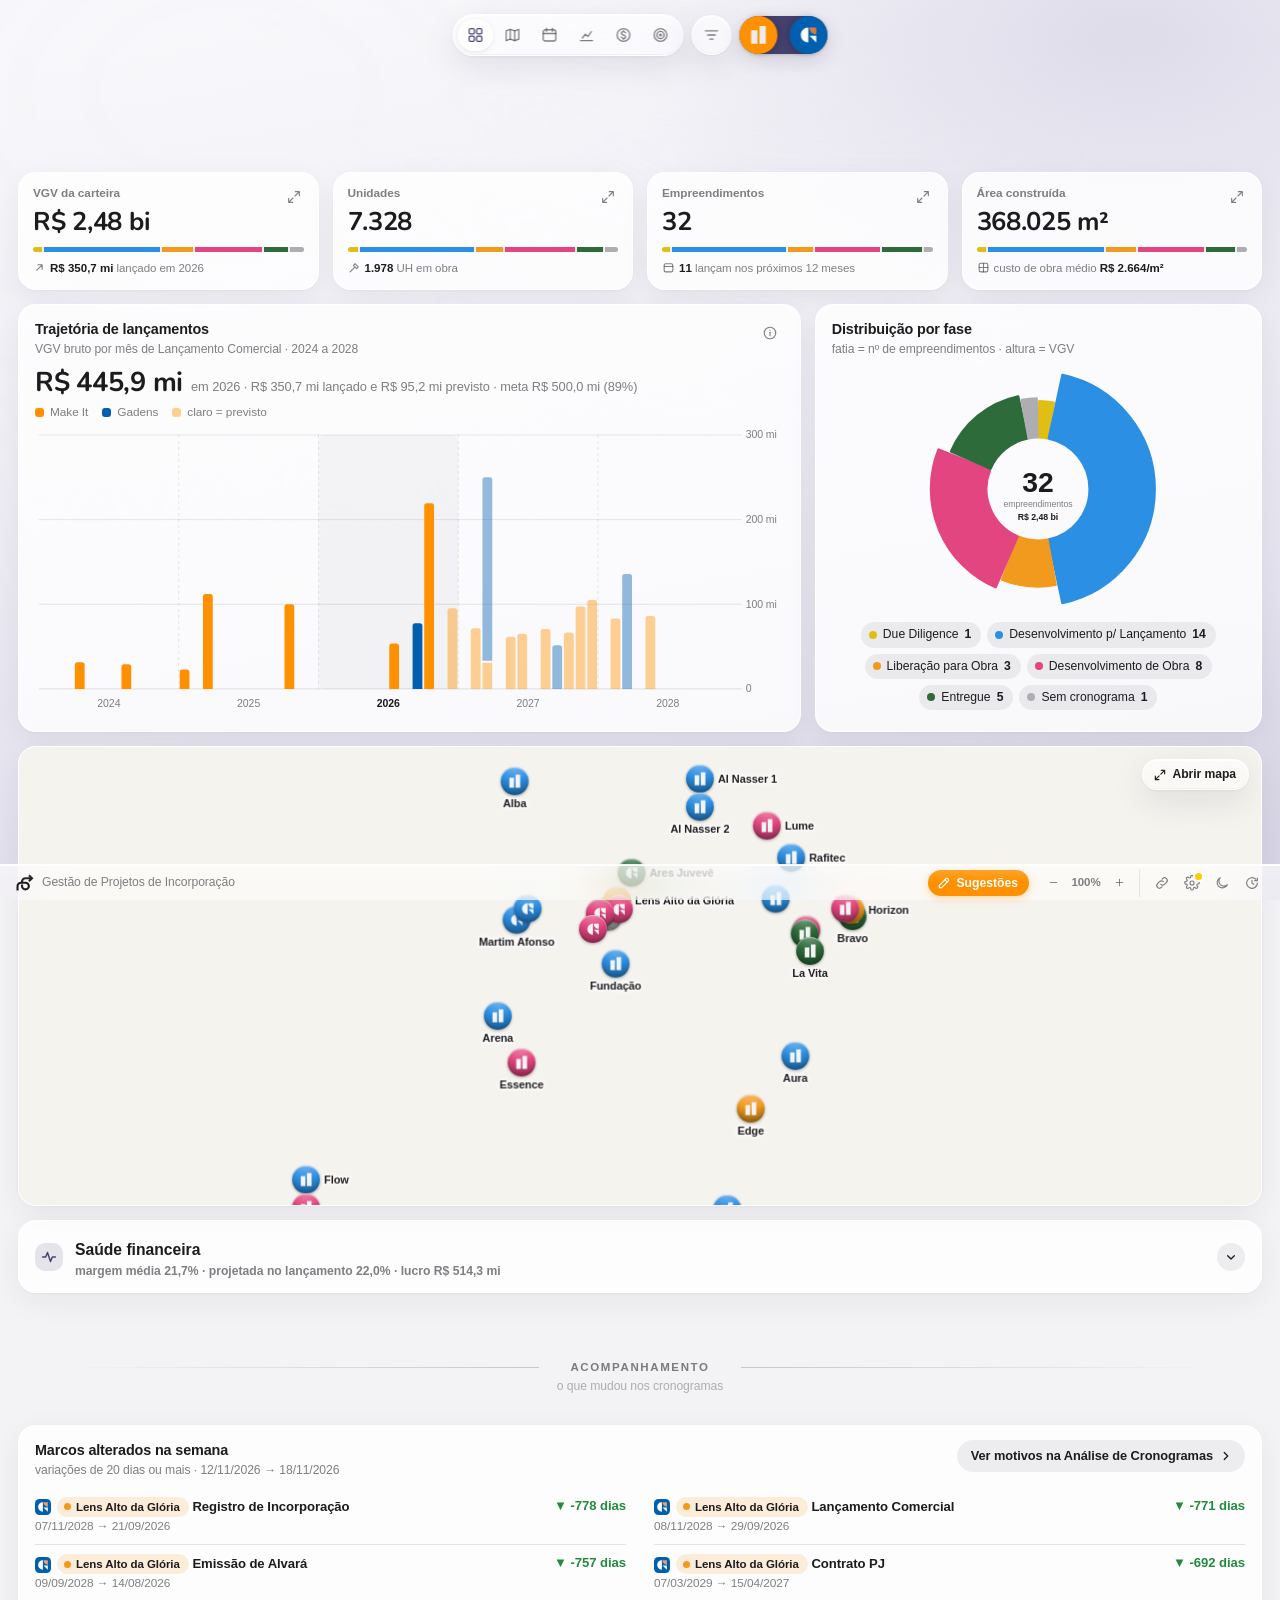
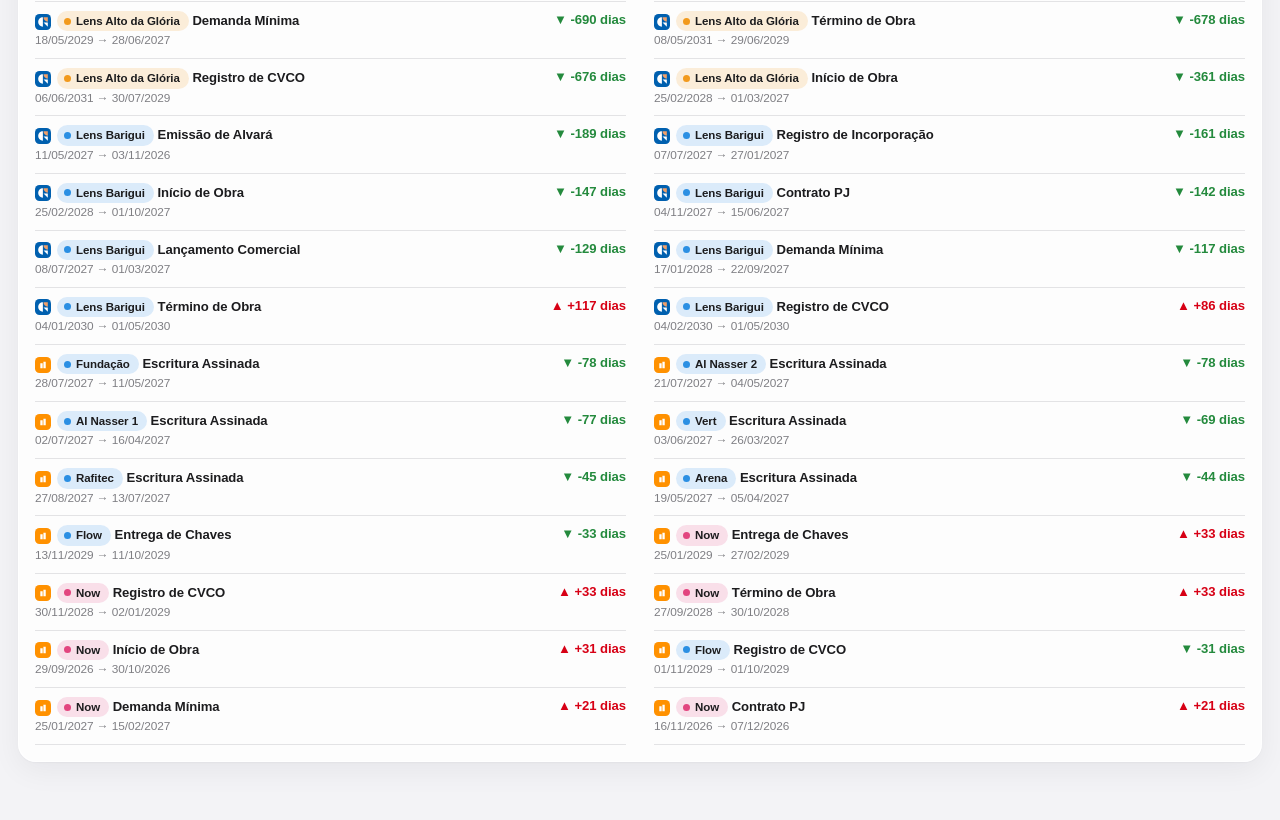
==== commit e51d583c: "v1.0: sugestões flutuantes, subtarefas no registro, terrenos em contrato, pendências do portfólio Co" ====
--- a/index.html
+++ b/index.html
@@ -3,13 +3,13 @@
 <head>
 <meta charset="utf-8">
 <meta name="viewport" content="width=device-width, initial-scale=1, viewport-fit=cover">
-<title>Dashboard Incorporação · Make It e Gadens</title>
+<title>Painel de Controle · Incorporação Grupo Gadens</title>
 <script>/* zoom da interface */try{var zz=+localStorage.getItem("dash-zoom");if(zz)document.documentElement.style.setProperty("--ui",zz)}catch(e){}</script>
 <script>/* tema antes de pintar, para não piscar */try{var t=localStorage.getItem("dash-tema");document.documentElement.dataset.theme=t||(matchMedia("(prefers-color-scheme: dark)").matches?"dark":"light")}catch(e){document.documentElement.dataset.theme="light"}</script>
 <style>:where(svg){max-width:100%}:where(.top,.bot) :where(svg){width:22px;height:22px}</style>
 <link rel="stylesheet" href="vendor/maplibre/maplibre-gl.css?v=4.7.1">
 <link rel="preload" href="vendor/fonts/nunito-latin-700-normal.woff2" as="font" type="font/woff2" crossorigin>
-<link rel="stylesheet" href="app.css?v=0.13">
+<link rel="stylesheet" href="app.css?v=1.0">
 </head>
 <body>
 <!-- fundo: degradê desfocado na cor da incorporadora -->
@@ -98,7 +98,7 @@
   <!-- CRONOGRAMA -->
   <section class="page" data-page="cronograma" hidden>
     <h1 class="pt">Cronograma</h1>
-    <article class="card" id="sec-regua"><div class="ch"><div><h3>Régua de lançamentos</h3><p class="cap">VGV bruto (R$ milhões) de cada lançamento no mês previsto · só entram empreendimentos com a Due Diligence finalizada; para ver terrenos em negociação ou projetados, use a simulação</p></div><button class="pillbtn pri" id="simAbre"><svg viewBox="0 0 24 24"><path d="M4 7h10M4 17h6M18 4v6M15 7h6M14 14l3 3 4-4"/></svg>Simular régua</button></div><div class="chart" id="regua"></div><div class="leg" id="reguaLeg" style="margin-top:8px"></div></article>
+    <article class="card" id="sec-regua"><div class="ch"><div><h3>Régua de lançamentos</h3><p class="cap">VGV bruto (R$ milhões) de cada lançamento no mês previsto · só entram empreendimentos com a Due Diligence finalizada; para ver terrenos em negociação ou projetados, use a simulação</p></div><button class="pillbtn pri" id="simAbre"><svg viewBox="0 0 24 24"><path d="M4 7h10M4 17h6M18 4v6M15 7h6M14 14l3 3 4-4"/></svg>Simular régua</button></div><div class="chart" id="regua"></div><div class="leg" id="reguaLeg" style="margin-top:8px"></div><div id="terrenos" class="tr-box"></div></article>
     <article class="card" id="sec-gantt"><div class="ch"><div><h3>Portfólio macro</h3><p class="cap">fases de cada empreendimento ativo, do cronograma no ClickUp · ordenados pelo início de obra · <span id="ganttN"></span></p></div></div><div class="leg" id="ganttLeg"></div><div class="chart" id="gantt"></div></article>
     <div class="grid cr-2">
       <article class="card" id="sec-agenda"><div class="ch"><div><h3>Agenda de marcos</h3><p class="cap" id="agN"></p></div></div><div id="agenda" class="ag"></div></article>
@@ -126,14 +126,13 @@
     <div class="sec-div big" id="sec-an-reg"><span>Registro de desvios</span><small>causas dos deslocamentos registradas na reunião semanal</small></div>
     <div class="an-rbar"><div class="an-rinfo" id="anRegInfo"></div><label class="an-tg"><input type="checkbox" id="anAntigos"><span></span>Incluir registros antigos</label><button class="pillbtn solid" id="regAbre" type="button"><svg viewBox="0 0 24 24"><path d="M12 20h9M16.5 3.5a2.1 2.1 0 1 1 3 3L7 19l-4 1 1-4z"/></svg>Registrar desvios</button></div>
     <div class="an-ks an-ks4" id="anRKpis"></div>
-    <article class="card"><div class="ch"><div><h3>Dias deslocados por semana</h3><p class="cap" id="anWkC"></p></div></div><div id="anWk"></div></article>
-    <div class="grid an-3">
-      <article class="card"><div class="ch"><div><h3>Causas</h3><p class="cap">por dias deslocados</p></div></div><div id="anR1"></div></article>
-      <article class="card"><div class="ch"><div><h3>Setor responsável</h3><p class="cap">por dias deslocados</p></div></div><div id="anR2"></div></article>
-      <article class="card"><div class="ch"><div><h3>Empreendimentos</h3><p class="cap">por dias deslocados</p></div></div><div id="anR3"></div></article>
-      <article class="card"><div class="ch"><div><h3>Origem e tipo</h3><p class="cap">por dias deslocados</p></div></div><div id="anR4"></div></article>
-      <article class="card" id="anR5c"><div class="ch"><div><h3>Projetistas e consultores</h3><p class="cap">por dias deslocados</p></div></div><div id="anR5"></div></article>
-      <article class="card"><div class="ch"><div><h3>Etapas reincidentes</h3><p class="cap">três registros ou mais no período</p></div></div><div id="anR6"></div></article>
+    <article class="card"><div class="ch"><div><h3>Origem dos registros</h3><p class="cap">por reunião semanal · quantidade e participação de cada origem</p></div><div class="leg an-oleg"></div></div><div id="anOrig"></div></article>
+    <article class="card"><div class="ch"><div><h3>Curva ABC das causas</h3><p class="cap">barras: registros por causa, na cor da origem · linha: percentual acumulado dos registros</p></div><div class="leg an-oleg"></div></div><div id="anAbc"></div></article>
+    <div class="an-rg3">
+      <article class="card an-emp"><div class="ch"><div><h3>Por empreendimento</h3><p class="cap">registros por origem · dias deslocados somados</p></div></div><div id="anPEmp"></div></article>
+      <article class="card"><div class="ch"><div><h3>Por setor responsável</h3><p class="cap">registros, na cor da origem</p></div></div><div id="anPSet"></div></article>
+      <article class="card" id="anPPrjC"><div class="ch"><div><h3>Terceiros citados</h3><p class="cap" id="anPPrjCap">projetistas e consultores</p></div></div><div id="anPPrj"></div></article>
+      <article class="card an-reinc"><div class="ch"><div><h3>Etapas registradas em mais de uma semana</h3><p class="cap">as que mais se repetem e mais deslocaram</p></div></div><div id="anReinc"></div></article>
     </div>
     <article class="card" id="sec-reglist"><div class="ch"><div><h3>Registros</h3><p class="cap" id="anRlC"></p></div></div><div id="anRl"></div></article>
   </section>
@@ -162,6 +161,7 @@
     <span>Gestão de Projetos de Incorporação</span>
   </div>
   <div class="bot-r">
+    <button class="sugbtn" id="sugBtn" type="button" aria-haspopup="dialog" data-tip="Anote sugestões enquanto navega pelo painel"><svg viewBox="0 0 24 24"><path d="M4 20h4L19 9a2.8 2.8 0 0 0-4-4L4 16z"/><path d="M13.5 6.5l4 4"/></svg>Sugestões</button>
     <div class="zctl"><button class="ib" id="uiMenos" aria-label="Diminuir a interface" data-tip="Diminuir a interface"><svg viewBox="0 0 24 24"><path d="M6 12h12"/></svg></button><span id="uiPct">100%</span><button class="ib" id="uiMais" aria-label="Aumentar a interface" data-tip="Aumentar a interface"><svg viewBox="0 0 24 24"><path d="M6 12h12M12 6v12"/></svg></button></div>
     <button class="ib" id="linkBtn" aria-label="Links úteis" data-tip="Links úteis" aria-haspopup="true"><svg viewBox="0 0 24 24"><path d="M10 14a4 4 0 0 0 5.7 0l3-3a4 4 0 0 0-5.7-5.7l-1 1"/><path d="M14 10a4 4 0 0 0-5.7 0l-3 3a4 4 0 0 0 5.7 5.7l1-1"/></svg></button>
     <button class="ib" id="setBtn" data-tip="Dados, pendências e histórico de versões" aria-label="Configurações"><svg viewBox="0 0 24 24"><circle cx="12" cy="12" r="3"/><path d="M19.4 14.5a1.6 1.6 0 0 0 .3 1.8l.1.1a2 2 0 1 1-2.8 2.8l-.1-.1a1.6 1.6 0 0 0-1.8-.3 1.6 1.6 0 0 0-1 1.5v.2a2 2 0 1 1-4 0v-.1a1.6 1.6 0 0 0-1-1.5 1.6 1.6 0 0 0-1.8.3l-.1.1a2 2 0 1 1-2.8-2.8l.1-.1a1.6 1.6 0 0 0 .3-1.8 1.6 1.6 0 0 0-1.5-1h-.2a2 2 0 1 1 0-4h.1a1.6 1.6 0 0 0 1.5-1 1.6 1.6 0 0 0-.3-1.8l-.1-.1a2 2 0 1 1 2.8-2.8l.1.1a1.6 1.6 0 0 0 1.8.3h0a1.6 1.6 0 0 0 1-1.5v-.2a2 2 0 1 1 4 0v.1a1.6 1.6 0 0 0 1 1.5 1.6 1.6 0 0 0 1.8-.3l.1-.1a2 2 0 1 1 2.8 2.8l-.1.1a1.6 1.6 0 0 0-.3 1.8v0a1.6 1.6 0 0 0 1.5 1h.2a2 2 0 1 1 0 4h-.1a1.6 1.6 0 0 0-1.5 1z"/></svg><span class="pdot" id="pendDot" hidden></span></button>
@@ -172,6 +172,11 @@
 
 <!-- folhas -->
 <div class="scrim" id="scrim" hidden></div>
+<section class="glass sug" id="sug" hidden role="dialog" aria-labelledby="sugT">
+  <div class="sug-h" id="sugH"><svg class="grip" viewBox="0 0 24 24" aria-hidden="true"><circle cx="9" cy="6" r="1.4"/><circle cx="15" cy="6" r="1.4"/><circle cx="9" cy="12" r="1.4"/><circle cx="15" cy="12" r="1.4"/><circle cx="9" cy="18" r="1.4"/><circle cx="15" cy="18" r="1.4"/></svg><div><b id="sugT">Sugestões</b><small>Navegue pelo painel e anote ao mesmo tempo</small></div>
+    <button class="ib" id="sugMin" aria-label="Recolher" data-tip="Recolher (o texto fica guardado)"><svg viewBox="0 0 24 24"><path d="M6 12h12"/></svg></button><button class="ib" id="sugX" aria-label="Fechar" data-tip="Fechar"><svg viewBox="0 0 24 24"><path d="M6 6l12 12M18 6L6 18"/></svg></button></div>
+  <div class="sug-b"><iframe id="sugIf" title="Formulário de sugestões" loading="lazy"></iframe></div>
+</section>
 <section class="glass sheet" id="setSheet" hidden role="dialog" aria-label="Configurações">
   <div class="sh-h"><div class="seg" id="setTabs" role="tablist"><button role="tab" data-t="dados" aria-selected="true">Origem dos dados</button><button role="tab" data-t="pend" aria-selected="false">Pendências</button><button role="tab" data-t="log" aria-selected="false">Histórico de versões</button></div><button class="ib" data-close aria-label="Fechar"><svg viewBox="0 0 24 24"><path d="M6 6l12 12M18 6L6 18"/></svg></button></div>
   <div class="sh-b" id="setBody"></div>
@@ -192,10 +197,11 @@
 <div class="tip" id="tip" hidden></div>
 <script src="vendor/maplibre/maplibre-gl.js?v=4.7.1"></script>
 <script src="vendor/maplibre/pmtiles.js?v=4.5.0"></script>
-<script src="mapa.js?v=0.13"></script>
-<script src="app.js?v=0.13"></script>
-<script src="auth.js?v=0.13"></script>
-<script src="crono.js?v=0.13"></script>
-<script src="analise.js?v=0.13"></script>
+<script src="mapa.js?v=1.0"></script>
+<script src="app.js?v=1.0"></script>
+<script src="auth.js?v=1.0"></script>
+<script src="crono.js?v=1.0"></script>
+<script src="sug.js?v=1.0"></script>
+<script src="analise.js?v=1.0"></script>
 </body>
 </html>
--- a/app.css
+++ b/app.css
@@ -852,7 +852,7 @@
 
 /* ---------- v0.12 · Análise de Cronogramas ---------- */
 .an-fonte{margin:-6px 0 2px}
-.an-ks{display:grid;grid-template-columns:repeat(5,minmax(0,1fr));gap:12px}
+.an-ks{display:grid;grid-template-columns:repeat(4,minmax(0,1fr));gap:12px}
 .an-k{background:var(--card);border-radius:18px;padding:14px 16px;display:flex;flex-direction:column;gap:3px;box-shadow:var(--shadow-sm,0 1px 3px rgba(0,0,0,.05));min-width:0}
 .an-k span{font-size:.76rem;color:var(--label-2);font-weight:600}
 .an-k b{font:700 1.7rem var(--font-r);letter-spacing:-.02em;font-variant-numeric:tabular-nums}
@@ -923,8 +923,8 @@
 .sec-div.big.first{margin-top:22px}
 .sec-div.big span{font-size:.9rem;letter-spacing:.12em;color:var(--label)}
 .an-k.warn b{color:#C75F00}
-.an-ks4{grid-template-columns:repeat(4,minmax(0,1fr))}
-@media (max-width:1100px){ .an-ks4{grid-template-columns:repeat(2,minmax(0,1fr))} }
+.an-ks4{grid-template-columns:repeat(5,minmax(0,1fr))}
+@media (max-width:1100px){ .an-ks4{grid-template-columns:repeat(3,minmax(0,1fr))} }
 .an-hr .tr .pl{position:absolute;left:0;top:0;bottom:0;display:flex;border-radius:999px;overflow:hidden;gap:1px}
 .an-hr .tr .pl b{display:block;height:100%}
 .an-hr .nm{display:flex;align-items:center;gap:6px}
@@ -952,3 +952,78 @@
 .an-pend{font-size:.7rem;font-weight:700;color:#C75F00;background:color-mix(in srgb,#FF9500 14%,transparent);padding:2px 7px;border-radius:999px;white-space:nowrap}
 tr.fila td{background:color-mix(in srgb,#FF9500 6%,transparent)}
 #sec-an-reg ~ .grid .an-hr{grid-template-columns:minmax(0,190px) minmax(0,1fr) 60px}
+
+/* v0.14 · Registro de desvios no padrão do relatório do comitê */
+.an-k.acc b{color:#FF9100}
+.an-oleg{display:flex;flex-wrap:wrap;gap:6px 14px;justify-content:flex-end;font-size:.74rem;color:var(--label-2);margin:2px 0 0;max-width:60%}
+.an-oleg span{display:inline-flex;align-items:center;gap:6px}.an-oleg i{width:9px;height:9px;border-radius:50%}
+.an-ob{display:flex;height:100%;gap:2px;min-width:3px}
+.an-ob b{display:flex;align-items:center;justify-content:center;border-radius:5px;min-width:3px;overflow:hidden}
+.an-ob em{font-style:normal;font-size:.72rem;font-weight:700;color:#fff;white-space:nowrap;padding:0 4px}
+.an-ob b[style*="#C7C7CC"] em{color:#3A3A3C}
+.an-or{display:grid;gap:9px;margin-top:6px}
+.an-or .r{display:grid;grid-template-columns:150px minmax(0,1fr) 92px;align-items:center;gap:14px;height:26px}
+.an-or .nm{font-size:.86rem;color:var(--label-2)}
+.an-or .r.tot{margin-top:4px}.an-or .r.tot .nm,.an-or .r.tot .v{color:var(--label);font-weight:700}
+.an-or .v{font-size:.86rem;font-variant-numeric:tabular-nums;color:var(--label);display:flex;flex-direction:column;line-height:1.1}
+.an-or .v small{font-size:.7rem;color:var(--label-3);font-weight:500}
+.an-abc{width:100%;height:auto;display:block;margin-top:4px;overflow:visible}
+.an-abc .gl{stroke:var(--sep);stroke-width:1}
+.an-abc .ax{font-size:12px;fill:var(--label-3)}
+.an-abc .zl{font-size:20px;font-weight:700;fill:var(--label-2)}
+.an-abc .zs{font-size:11.5px;fill:var(--label-3)}
+.an-abc .l80{stroke:#FF9100;stroke-width:1.4;stroke-dasharray:5 4}
+.an-abc .t80{font-size:11px;font-weight:700;fill:#FF9100}
+.an-abc .bv{font-size:13px;font-weight:700;fill:var(--label)}
+.an-abc .cl{font-size:11px;fill:var(--label-2)}
+.an-abc .ln{fill:none;stroke:var(--label);stroke-width:2}
+.an-abc .pt{fill:var(--label);stroke:var(--card-solid);stroke-width:2}
+.an-abc .pl rect{fill:var(--card-solid);stroke:var(--sep)}
+.an-abc .pl text{font-size:11px;font-weight:700;fill:var(--label)}
+.an-abc g[data-tip]:hover rect[rx="4"]{filter:brightness(1.08)}
+.an-rg3{display:grid;grid-template-columns:minmax(0,1.15fr) minmax(0,1fr) minmax(0,1fr);gap:16px;align-items:start}
+.an-rg3 .an-emp{grid-row:span 2}
+.an-rg3 .an-reinc{grid-column:2 / 4}
+@media (max-width:1100px){ .an-rg3{grid-template-columns:1fr} .an-rg3 .an-emp{grid-row:auto} .an-rg3 .an-reinc{grid-column:auto} }
+.an-pe{display:grid;gap:8px;margin-top:4px}
+.an-pe .h{display:grid;grid-template-columns:120px minmax(0,1fr) 62px;font-size:.7rem;color:var(--label-3);text-align:right;margin-bottom:-4px}
+.an-pe .r{display:grid;grid-template-columns:120px minmax(0,1fr) 62px;align-items:center;gap:10px;height:22px}
+.an-pe .nm,.an-ps .nm{display:flex;align-items:center;gap:6px;font-size:.84rem;white-space:nowrap;overflow:hidden;text-overflow:ellipsis}
+.an-pe .tr,.an-ps .tr{display:flex;align-items:center;gap:8px;height:16px}
+.an-pe .tr .an-ob,.an-ps .tr .an-ob{height:16px}
+.an-pe .tr i,.an-ps .tr i{font-style:normal;font-size:.78rem;font-weight:700;font-variant-numeric:tabular-nums}
+.an-pe .dz{text-align:right;font-size:.8rem;color:var(--label-3);font-variant-numeric:tabular-nums}
+.an-pe .dz.hi{color:var(--label);font-weight:700}
+.an-ps{display:grid;gap:8px;margin-top:4px}
+.an-ps .r{display:grid;grid-template-columns:minmax(0,54%) minmax(0,1fr);align-items:center;gap:10px;height:22px}
+.an-ps .tr .an-ob{max-width:calc(100% - 26px)}
+.an-pe .tr .an-ob{max-width:calc(100% - 26px)}
+.an-dots{display:inline-flex;gap:5px}.an-dots i{width:10px;height:10px;border-radius:50%;background:color-mix(in srgb,var(--label) 10%,transparent)}.an-dots i.on{background:#FF9100}
+.an-re{max-height:none}
+
+/* v1.0 · bloco de sugestões */
+.sugbtn{display:inline-flex;align-items:center;gap:6px;height:26px;padding:0 11px 0 9px;margin-right:8px;border-radius:999px;border:0;cursor:pointer;font:600 .76rem var(--font,inherit);color:#fff;background:#FF9100;box-shadow:0 2px 8px color-mix(in srgb,#FF9100 35%,transparent)}
+.sugbtn svg{width:14px;height:14px;fill:none;stroke:currentColor;stroke-width:2;stroke-linecap:round;stroke-linejoin:round}
+.sugbtn:hover{filter:brightness(1.06)}.sugbtn.on{background:color-mix(in srgb,#FF9100 80%,#000)}
+.sug{position:fixed;z-index:60;width:min(420px,calc(100vw - 16px));height:min(640px,calc(100vh - 70px));display:flex;flex-direction:column;border-radius:18px;overflow:hidden;box-shadow:0 24px 60px rgba(0,0,0,.22)}
+.sug.min{height:auto}.sug.min .sug-b{display:none}
+.sug.drag{user-select:none;opacity:.95}.sug.drag iframe{pointer-events:none}
+.sug-h{display:flex;align-items:center;gap:8px;padding:10px 8px 10px 10px;cursor:grab;border-bottom:1px solid var(--sep)}
+.sug.drag .sug-h{cursor:grabbing}
+.sug-h .grip{width:16px;height:16px;fill:var(--label-3);flex:none}
+.sug-h div{flex:1;min-width:0;display:flex;flex-direction:column;line-height:1.2}
+.sug-h b{font-size:.92rem}.sug-h small{font-size:.72rem;color:var(--label-2)}
+.sug-b{flex:1;background:#fff}
+.sug-b iframe{width:100%;height:100%;border:0;display:block}
+@media (max-width:700px){ .sugbtn{padding:0 9px} }
+/* terrenos em contrato */
+.tr-box{margin-top:22px;padding-top:18px;border-top:1px solid var(--sep)}
+.tr-h h4{margin:0;font-size:.98rem}.tr-h .cap{margin:2px 0 12px}
+.tr-g{display:grid;grid-template-columns:repeat(auto-fill,minmax(250px,1fr));gap:12px}
+.tr-c{display:flex;flex-direction:column;gap:10px;padding:14px;border-radius:14px;background:color-mix(in srgb,var(--label) 3.5%,transparent);border:1px dashed color-mix(in srgb,#FF9100 45%,transparent);color:inherit;text-decoration:none;transition:background .15s}
+.tr-c:hover{background:color-mix(in srgb,#FF9100 7%,transparent)}
+.tr-t{display:flex;flex-direction:column}.tr-t b{font-size:.95rem}.tr-t span{font-size:.76rem;color:var(--label-2)}
+.tr-n{display:grid;grid-template-columns:repeat(3,1fr);gap:6px}
+.tr-n div{display:flex;flex-direction:column}.tr-n small{font-size:.66rem;color:var(--label-3);text-transform:uppercase;letter-spacing:.04em}.tr-n b{font-size:.92rem;font-variant-numeric:tabular-nums}
+.tr-l{display:grid;gap:3px;font-size:.76rem}.tr-l div{display:flex;justify-content:space-between;gap:8px}.tr-l span{color:var(--label-2)}.tr-l b{font-weight:600;text-align:right}
+.tr-r{font-size:.72rem;color:var(--label-3);border-top:1px solid var(--sep);padding-top:8px}
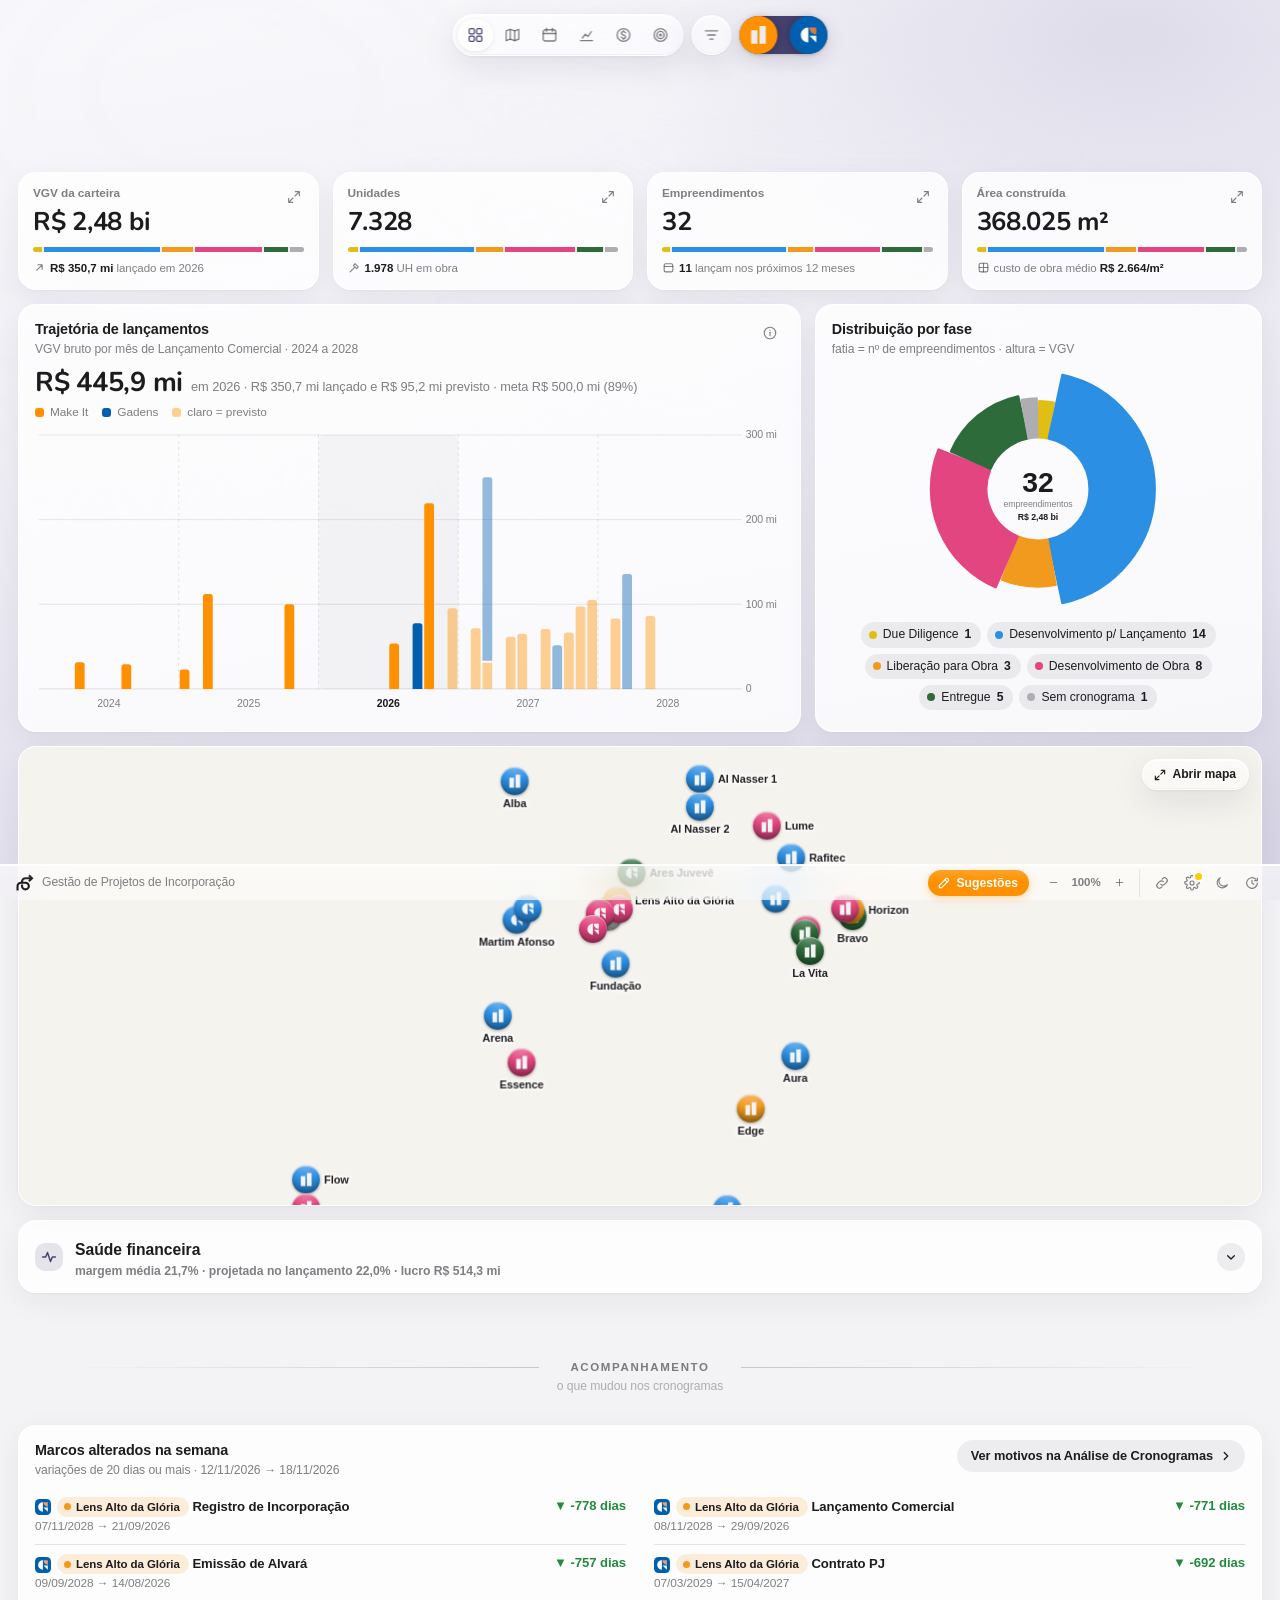
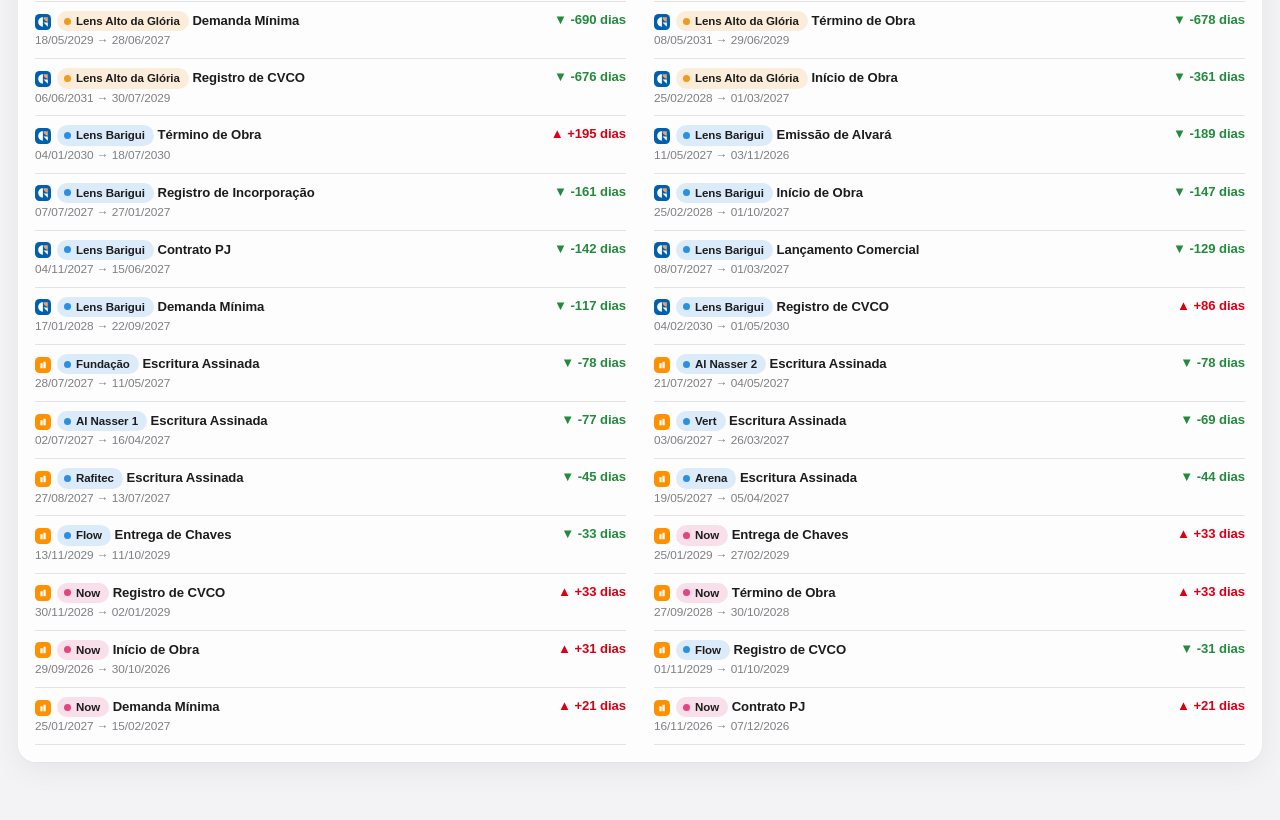
==== commit f6eb50c3: "v1.0.1: filtro por empreendimento, cronogramas privados em elaboração, registro com fundo neutro e e" ====
--- a/index.html
+++ b/index.html
@@ -9,7 +9,7 @@
 <style>:where(svg){max-width:100%}:where(.top,.bot) :where(svg){width:22px;height:22px}</style>
 <link rel="stylesheet" href="vendor/maplibre/maplibre-gl.css?v=4.7.1">
 <link rel="preload" href="vendor/fonts/nunito-latin-700-normal.woff2" as="font" type="font/woff2" crossorigin>
-<link rel="stylesheet" href="app.css?v=1.0">
+<link rel="stylesheet" href="app.css?v=1.0.1">
 </head>
 <body>
 <!-- fundo: degradê desfocado na cor da incorporadora -->
@@ -197,11 +197,11 @@
 <div class="tip" id="tip" hidden></div>
 <script src="vendor/maplibre/maplibre-gl.js?v=4.7.1"></script>
 <script src="vendor/maplibre/pmtiles.js?v=4.5.0"></script>
-<script src="mapa.js?v=1.0"></script>
-<script src="app.js?v=1.0"></script>
-<script src="auth.js?v=1.0"></script>
-<script src="crono.js?v=1.0"></script>
-<script src="sug.js?v=1.0"></script>
-<script src="analise.js?v=1.0"></script>
+<script src="mapa.js?v=1.0.1"></script>
+<script src="app.js?v=1.0.1"></script>
+<script src="auth.js?v=1.0.1"></script>
+<script src="crono.js?v=1.0.1"></script>
+<script src="sug.js?v=1.0.1"></script>
+<script src="analise.js?v=1.0.1"></script>
 </body>
 </html>
--- a/app.css
+++ b/app.css
@@ -1021,9 +1021,9 @@
 .tr-h h4{margin:0;font-size:.98rem}.tr-h .cap{margin:2px 0 12px}
 .tr-g{display:grid;grid-template-columns:repeat(auto-fill,minmax(250px,1fr));gap:12px}
 .tr-c{display:flex;flex-direction:column;gap:10px;padding:14px;border-radius:14px;background:color-mix(in srgb,var(--label) 3.5%,transparent);border:1px dashed color-mix(in srgb,#FF9100 45%,transparent);color:inherit;text-decoration:none;transition:background .15s}
-.tr-c:hover{background:color-mix(in srgb,#FF9100 7%,transparent)}
 .tr-t{display:flex;flex-direction:column}.tr-t b{font-size:.95rem}.tr-t span{font-size:.76rem;color:var(--label-2)}
 .tr-n{display:grid;grid-template-columns:repeat(3,1fr);gap:6px}
 .tr-n div{display:flex;flex-direction:column}.tr-n small{font-size:.66rem;color:var(--label-3);text-transform:uppercase;letter-spacing:.04em}.tr-n b{font-size:.92rem;font-variant-numeric:tabular-nums}
 .tr-l{display:grid;gap:3px;font-size:.76rem}.tr-l div{display:flex;justify-content:space-between;gap:8px}.tr-l span{color:var(--label-2)}.tr-l b{font-weight:600;text-align:right}
 .tr-r{font-size:.72rem;color:var(--label-3);border-top:1px solid var(--sep);padding-top:8px}
+.ddl.longa{max-height:220px;overflow:auto;align-content:flex-start}
